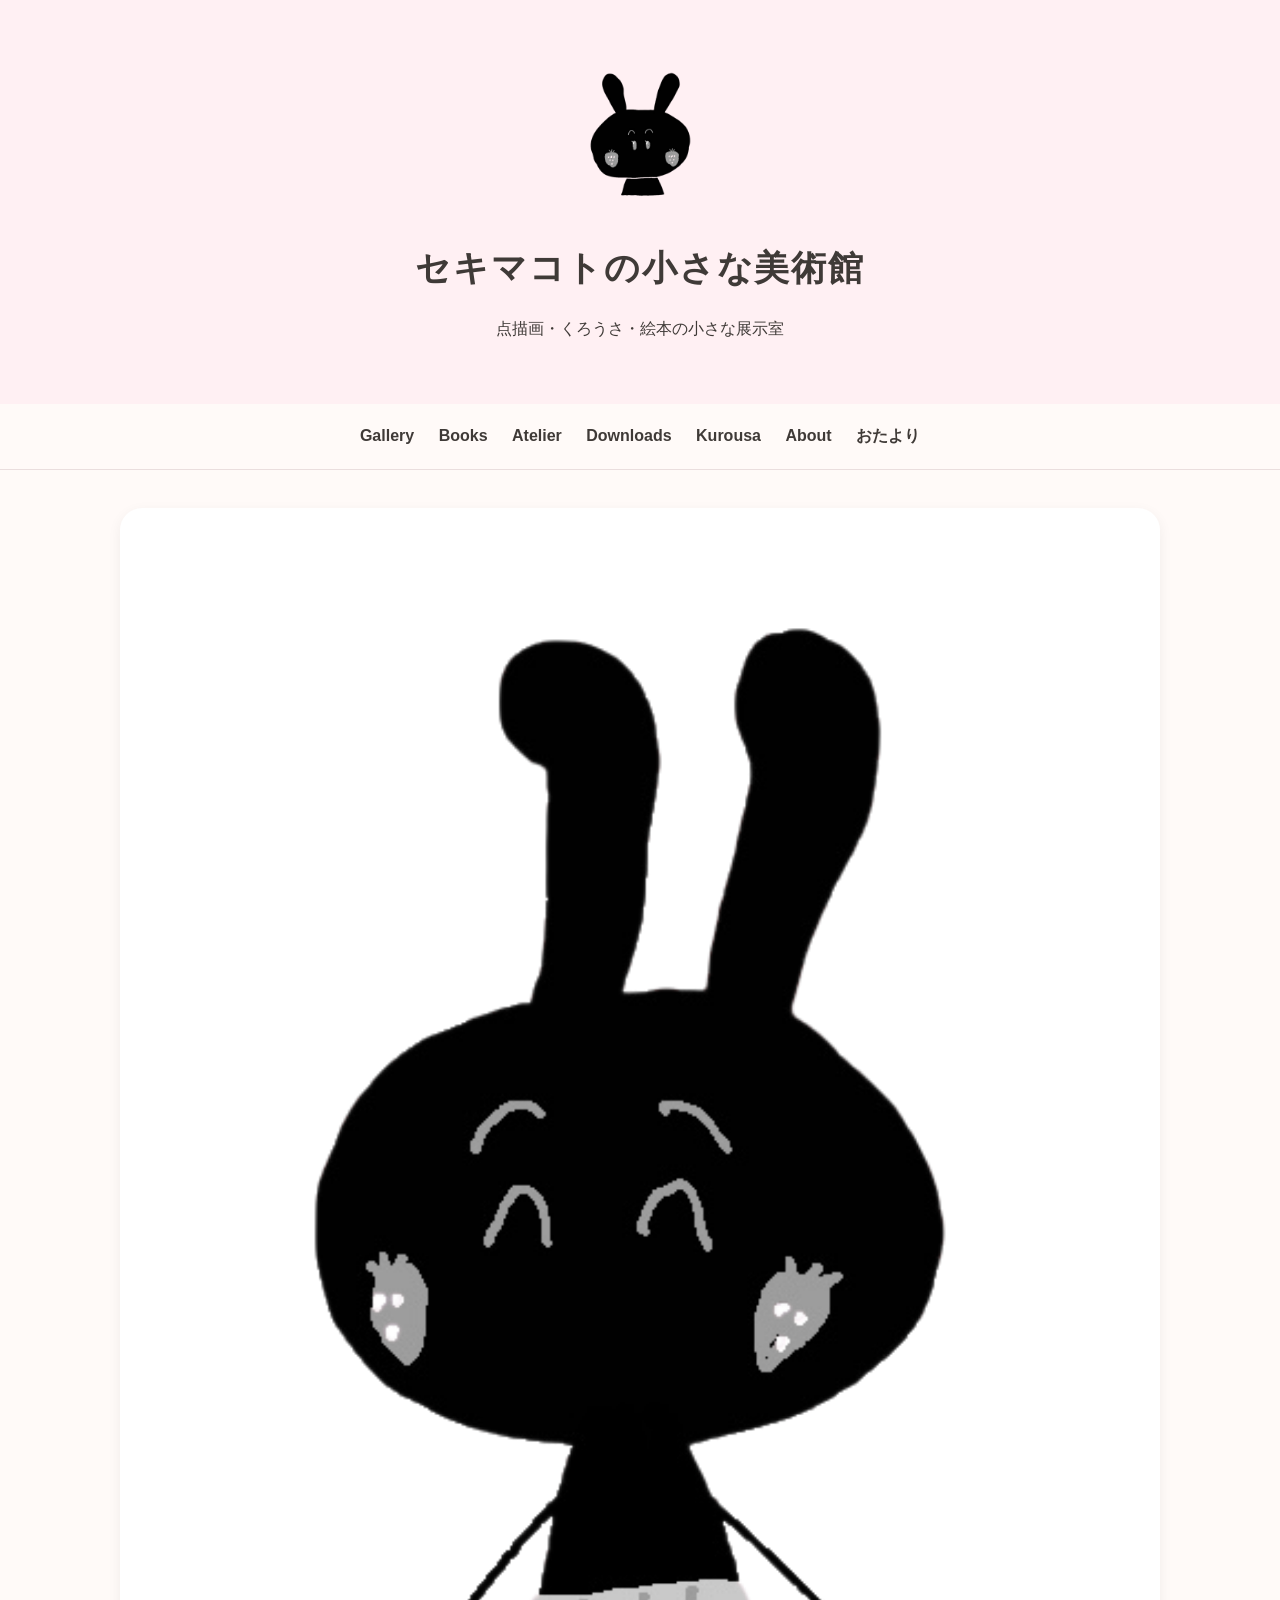
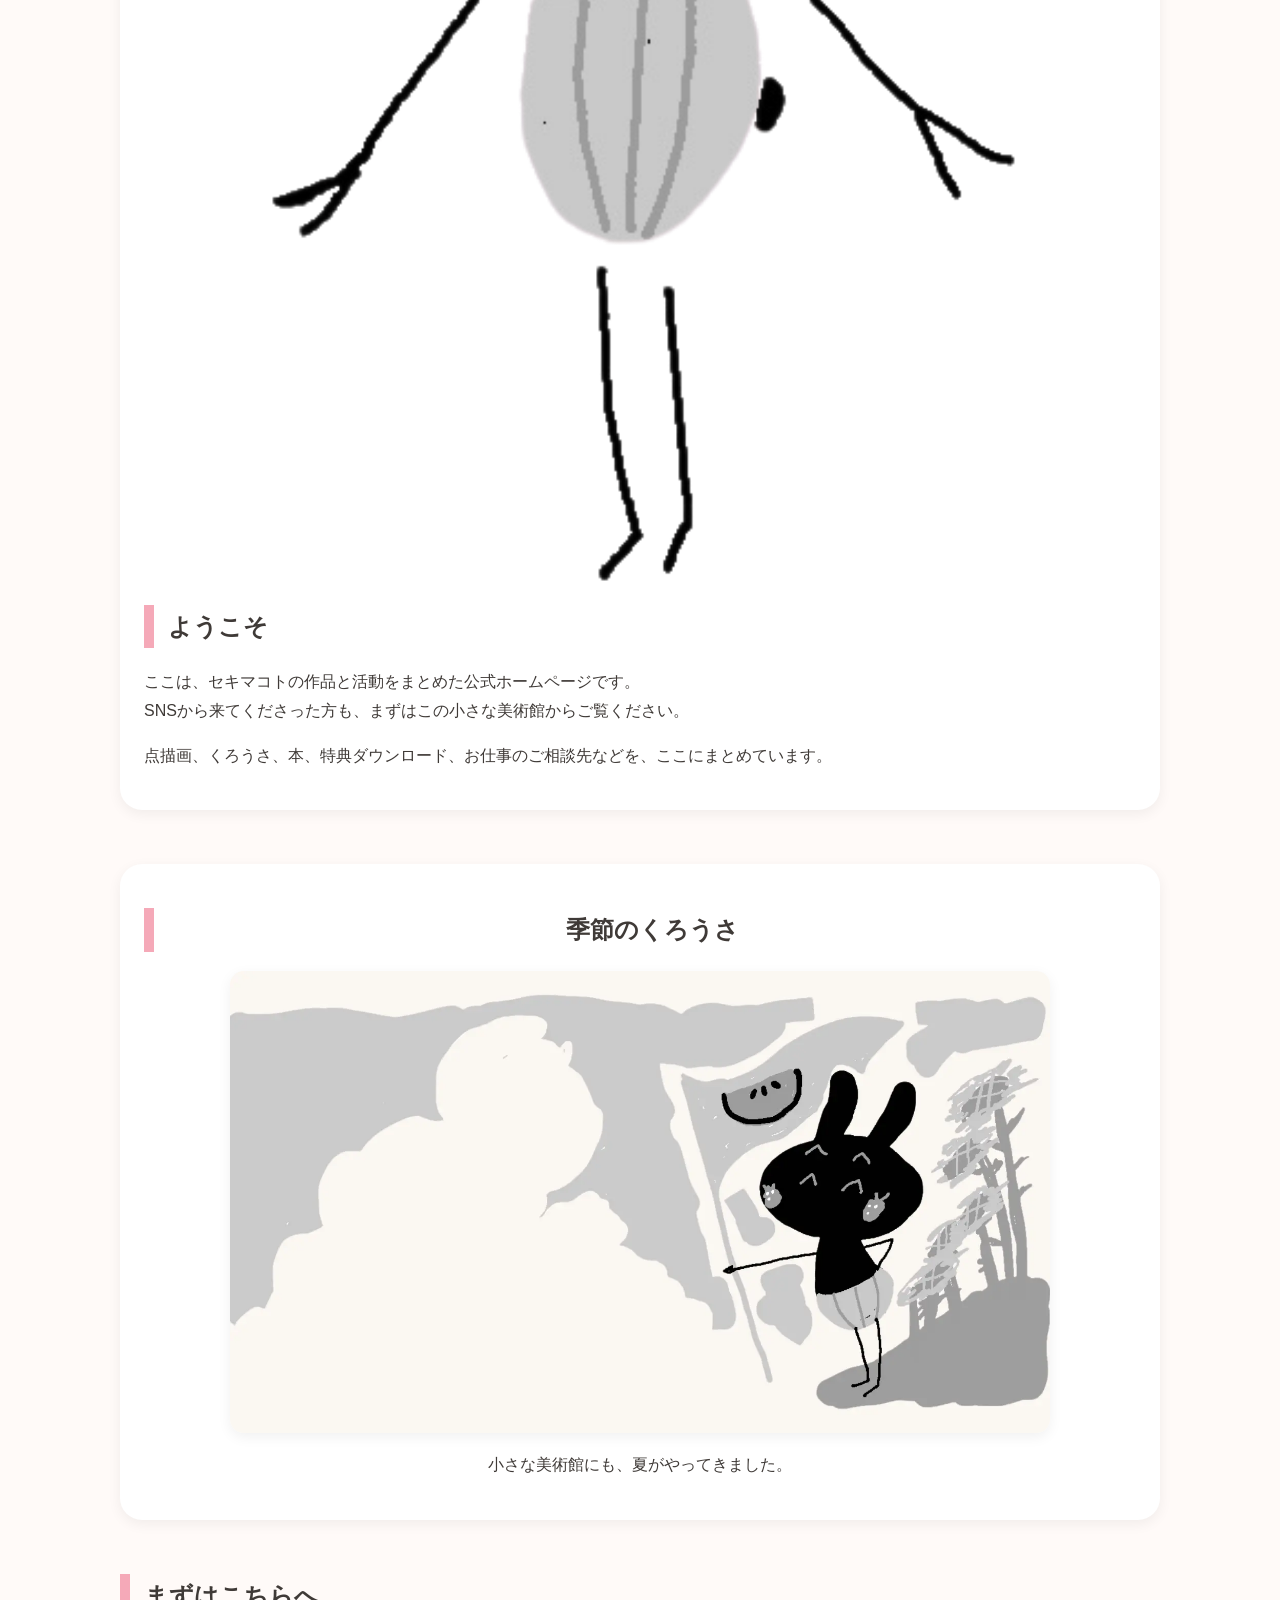
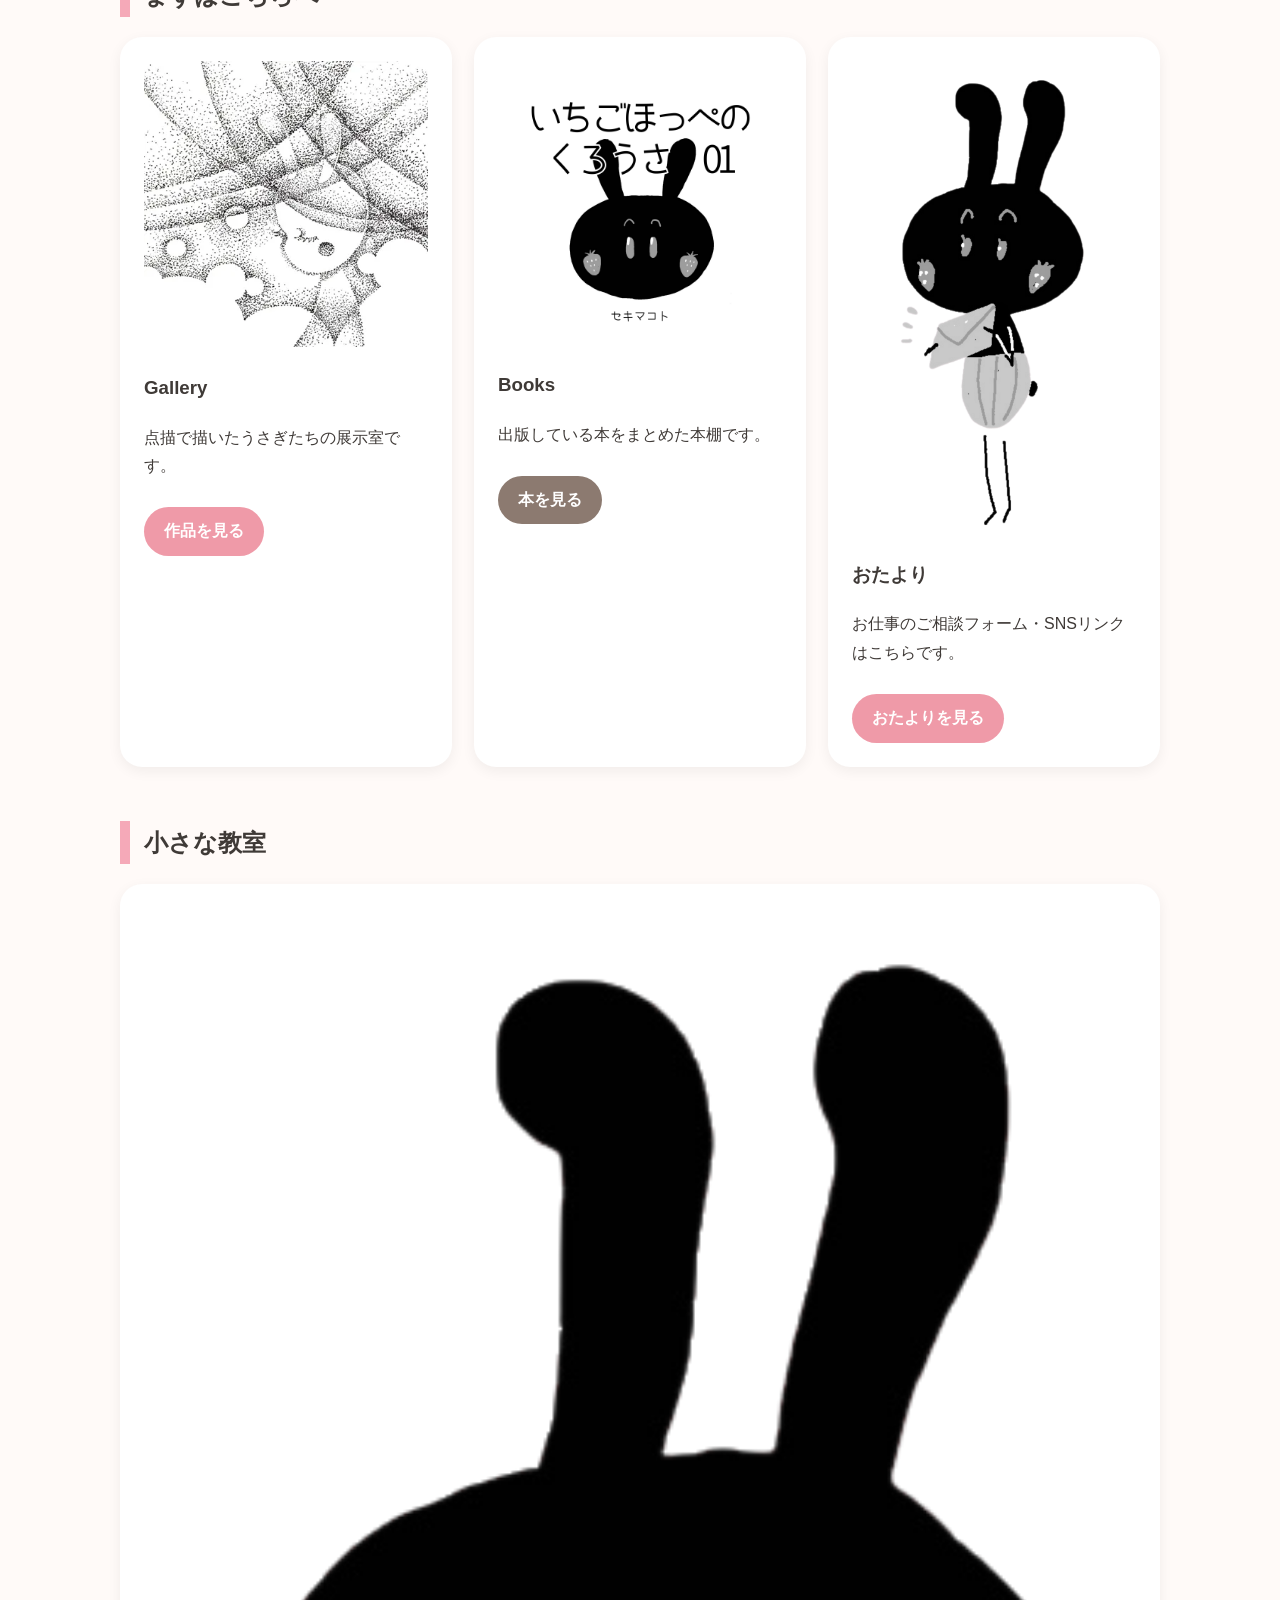
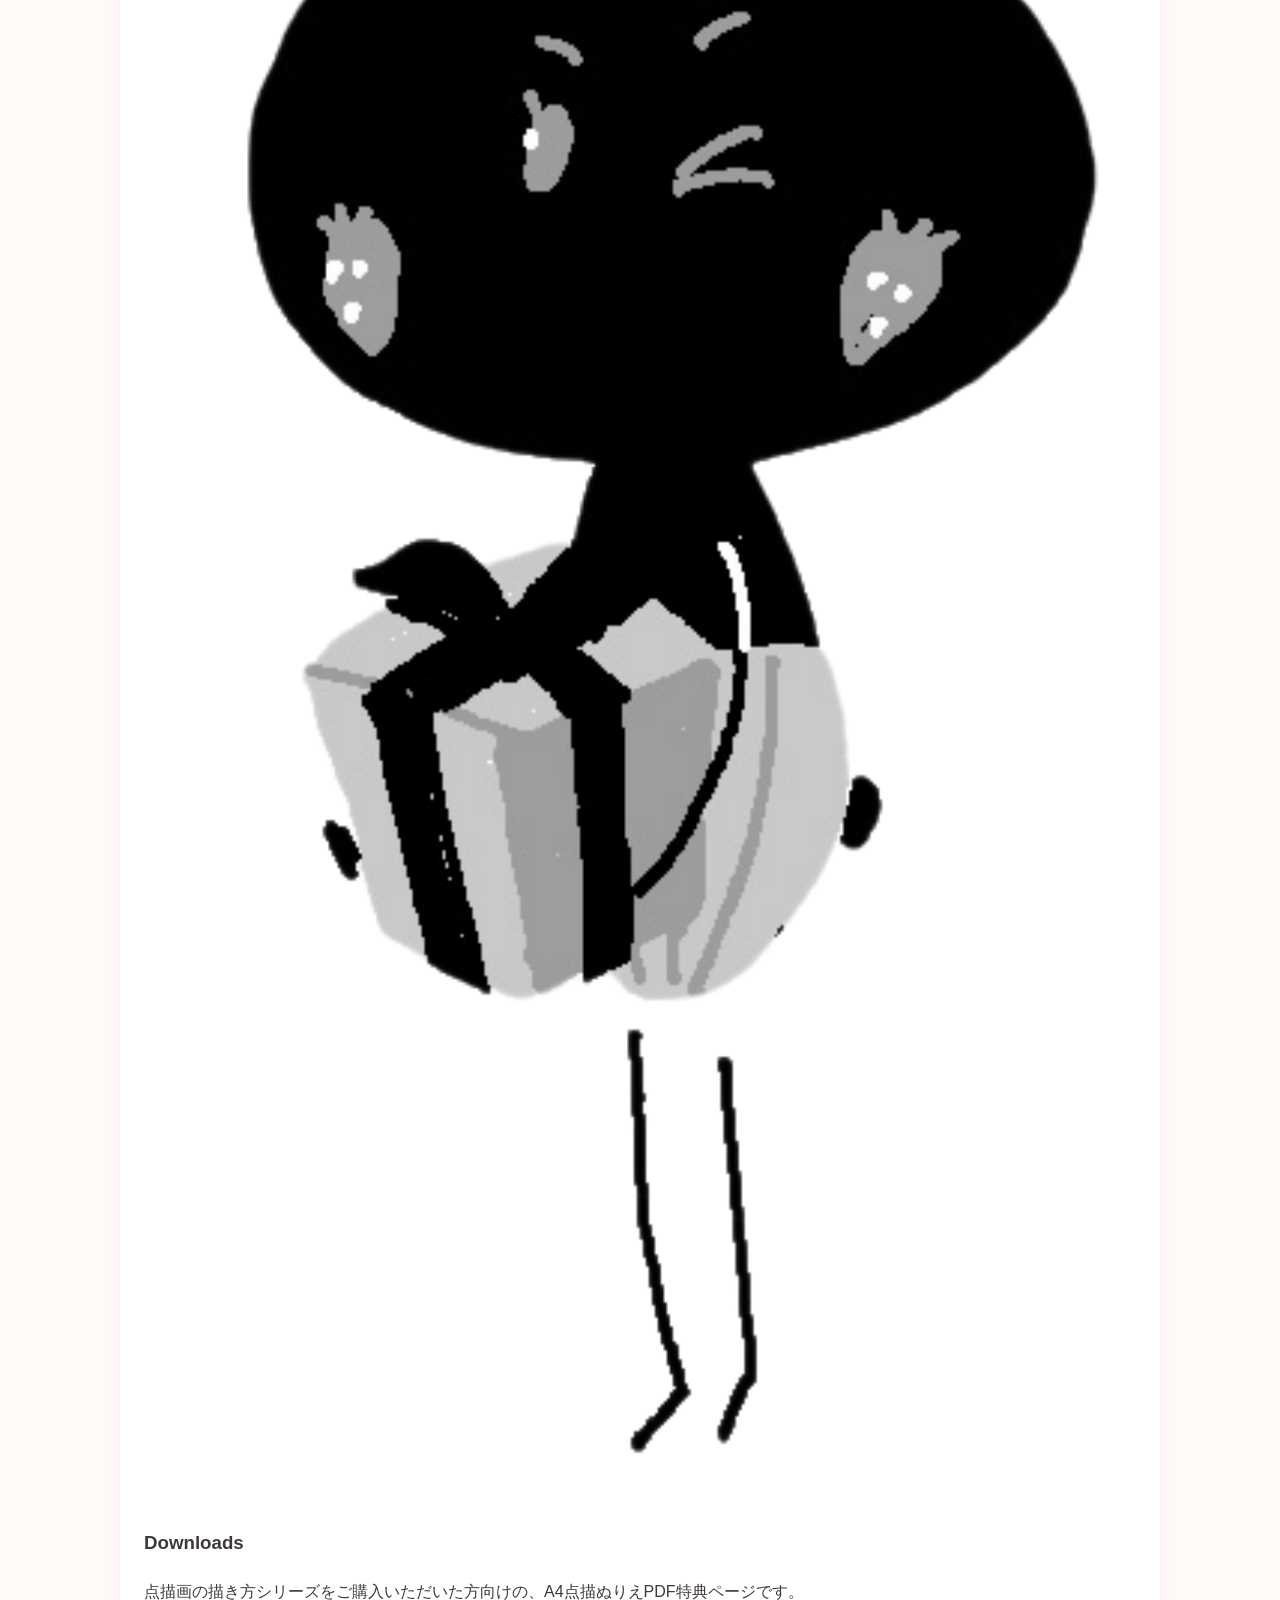
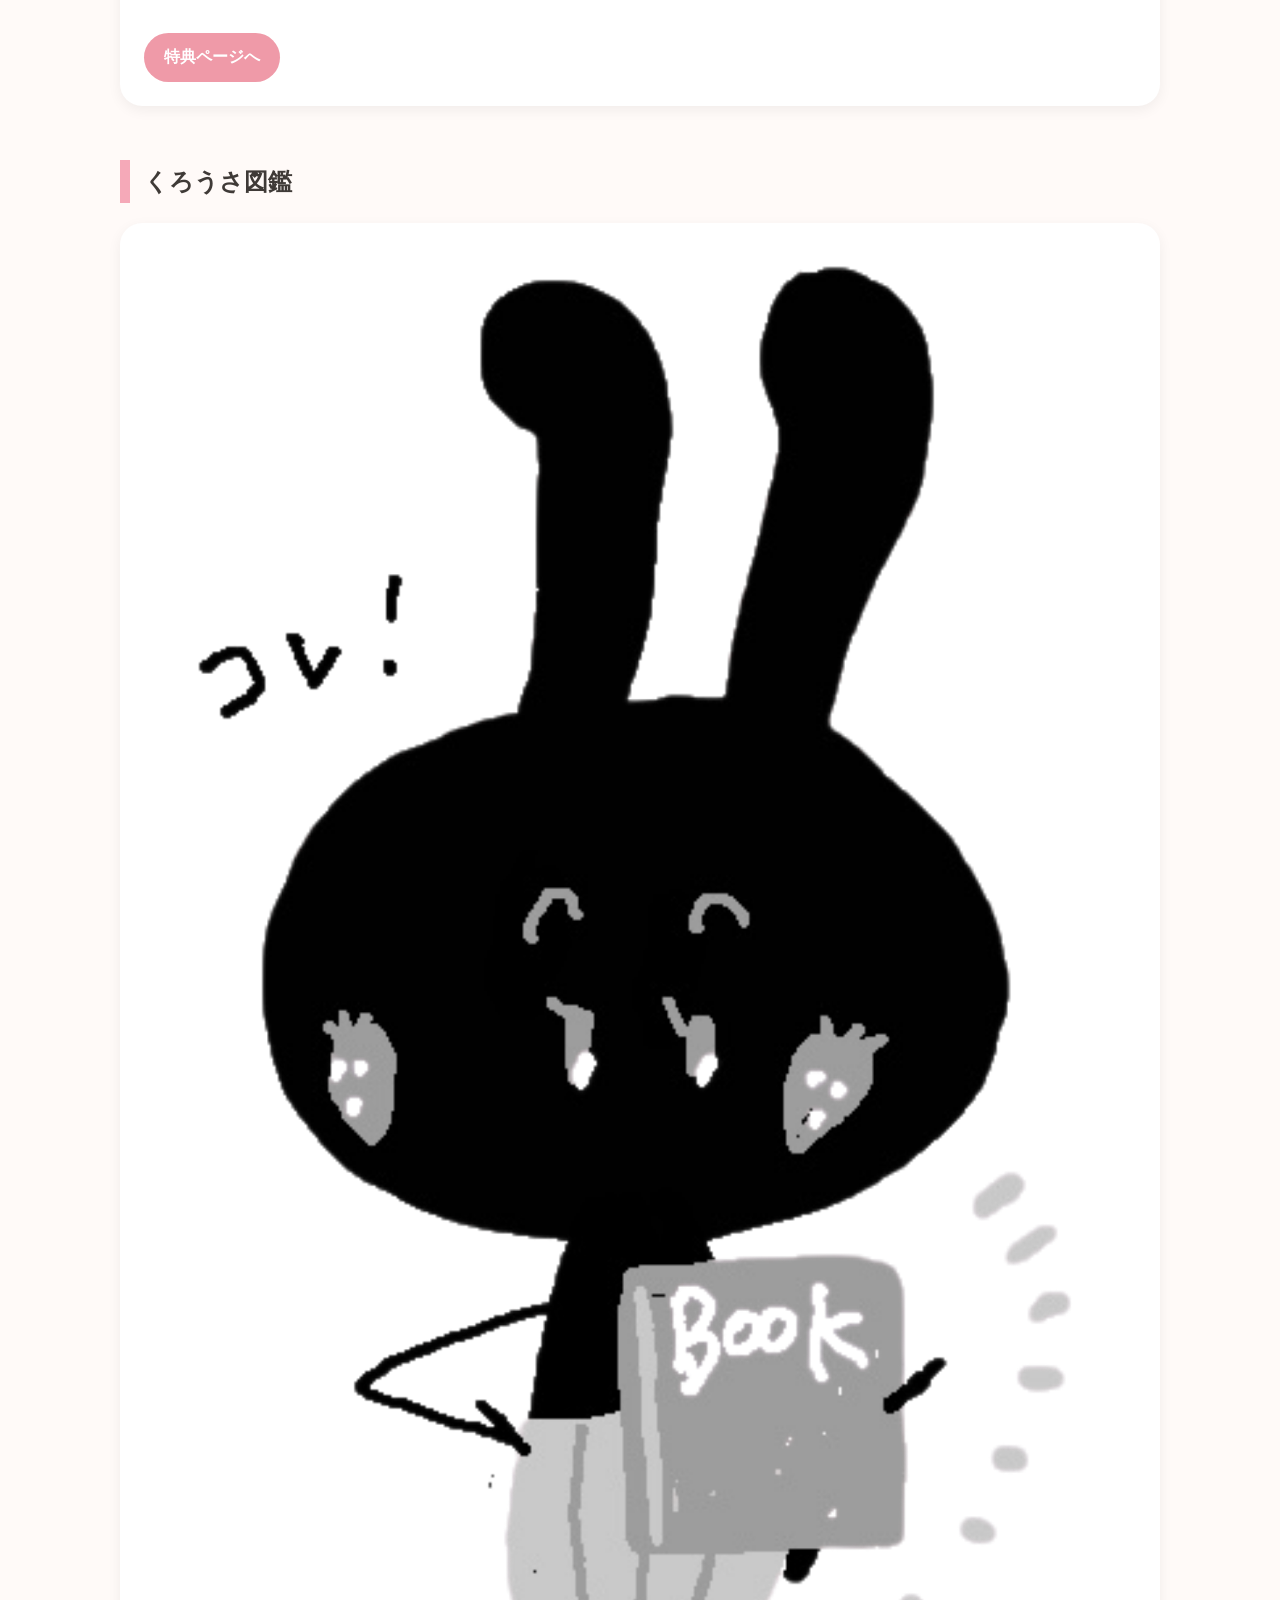
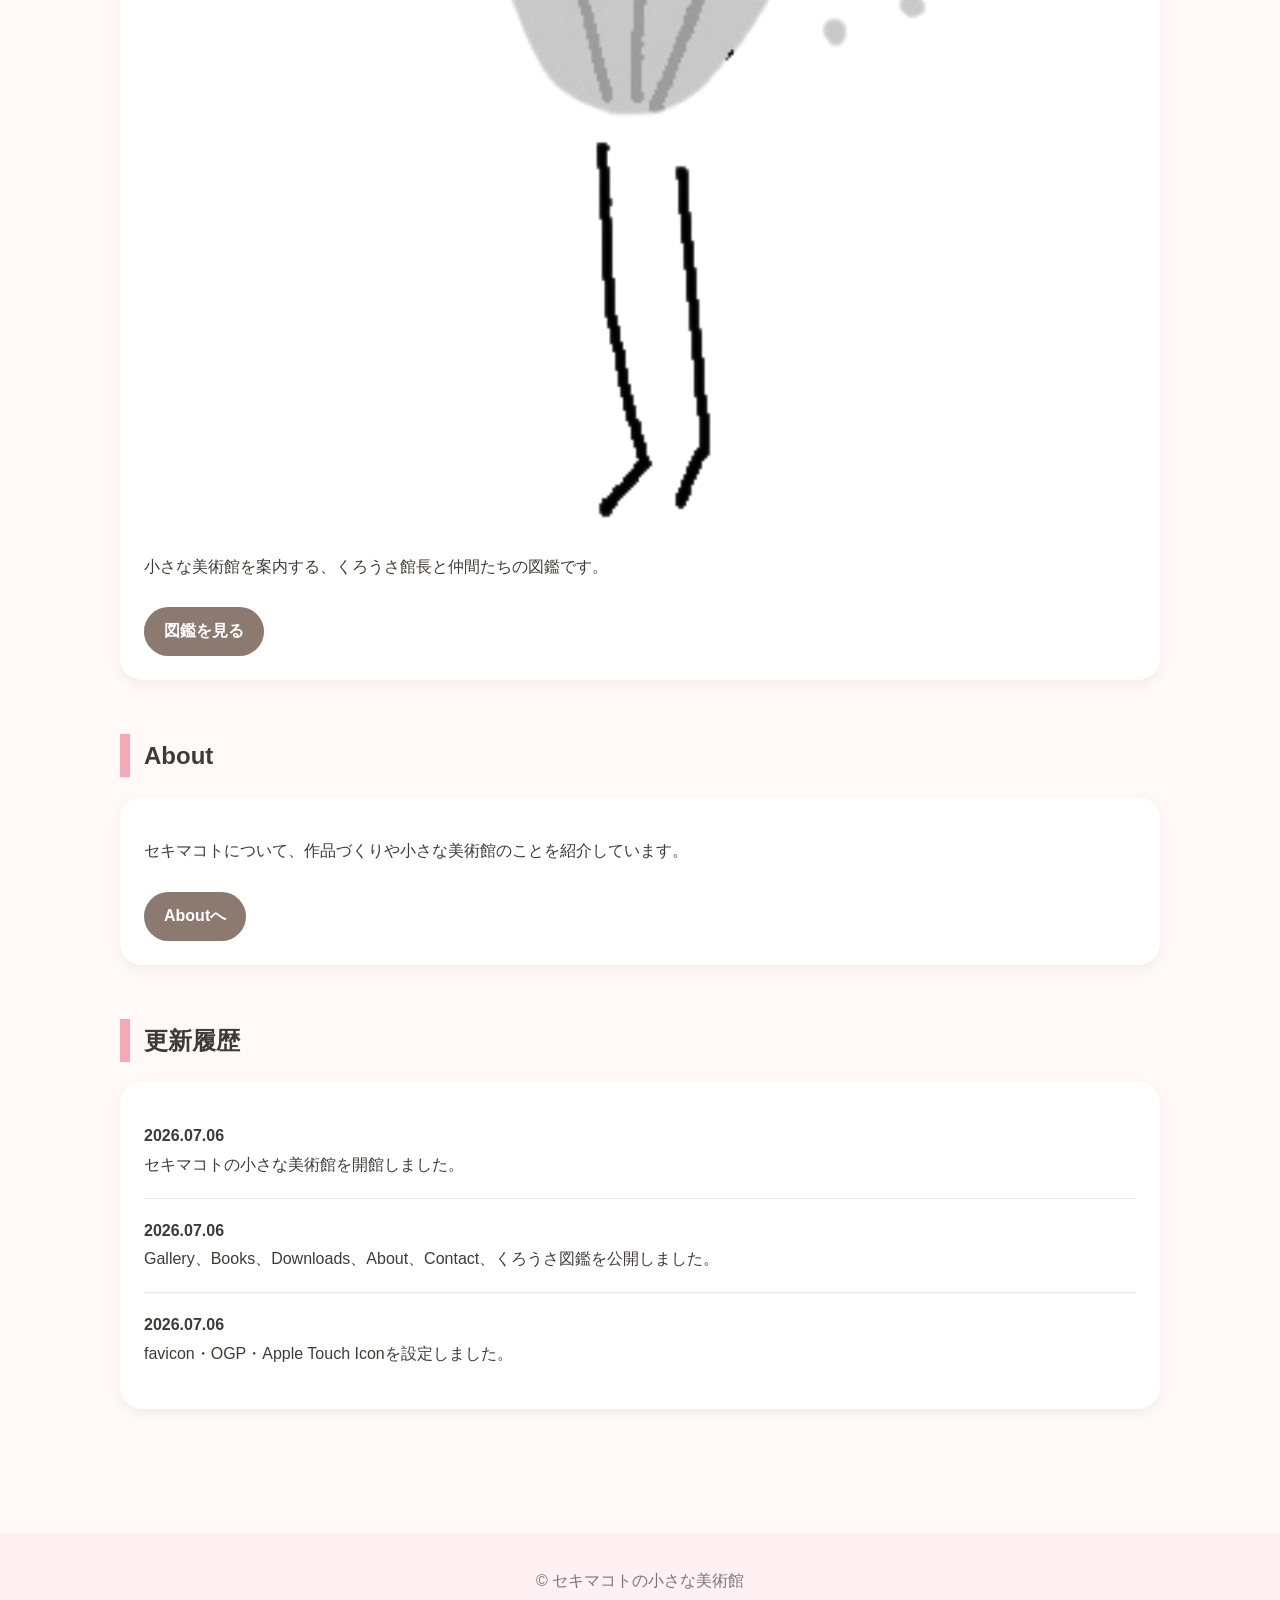
==== index.html @ 53ec2b60 "Update index.html" ====
<!DOCTYPE html>
<html lang="ja">
<head>
<meta charset="UTF-8">
<meta name="viewport" content="width=device-width, initial-scale=1.0">
<title>セキマコトの小さな美術館</title>
<link rel="stylesheet" href="css/style.css">
<link rel="icon" type="image/png" href="images/icons/favicon.png">
<link rel="apple-touch-icon" href="images/icons/apple-touch-icon.png">

<meta property="og:title" content="セキマコトの小さな美術館">
<meta property="og:description" content="点描画・くろうさ・絵本を展示する小さな美術館です。">
<meta property="og:image" content="images/ogp.jpg">
<meta property="og:type" content="website">
</head>

<body>

<header>
<img src="images/characters/kurousa-bust.png" alt="くろうさ館長">
<h1>セキマコトの小さな美術館</h1>
<p>点描画・くろうさ・絵本の小さな展示室</p>
</header>

<nav>
<a href="gallery.html">Gallery</a>
<a href="books.html">Books</a>
<a href="atelier.html">Atelier</a>
<a href="downloads.html">Downloads</a>
<a href="kurousa.html">Kurousa</a>
<a href="about.html">About</a>
<a href="otayori.html">おたより</a>
</nav>

<main>

<section>
<div class="card">
<img class="kurousa-small" src="images/characters/kurousa-welcome.png" alt="ようこそくろうさ">
<h2>ようこそ</h2>
<p>
ここは、セキマコトの作品と活動をまとめた公式ホームページです。<br>
SNSから来てくださった方も、まずはこの小さな美術館からご覧ください。
</p>
<p>
点描画、くろうさ、本、特典ダウンロード、お仕事のご相談先などを、ここにまとめています。
</p>
</div>
</section>

<section>
<div class="card season-card">

<h2>季節のくろうさ</h2>

<img class="season-image" src="images/seasons/summer.webp" alt="夏のくろうさ">

<p>
小さな美術館にも、夏がやってきました。
</p>

</div>
</section>

<section>
<h2>まずはこちらへ</h2>

<div class="grid">

<div class="card">
<img src="images/gallery/thumbnails/mono-001.webp" alt="Gallery">
<h3>Gallery</h3>
<p>点描で描いたうさぎたちの展示室です。</p>
<a class="button pink" href="gallery.html">作品を見る</a>
</div>

<div class="card">
<img src="images/books/kurousa01-cover.png" alt="Books">
<h3>Books</h3>
<p>出版している本をまとめた本棚です。</p>
<a class="button" href="books.html">本を見る</a>
</div>

<div class="card">
<img src="images/characters/kurousa-mail.png" alt="おたより">
<h3>おたより</h3>
<p>お仕事のご相談フォーム・SNSリンクはこちらです。</p>
<a class="button pink" href="otayori.html">おたよりを見る</a>
</div>

</div>
</section>

<section>
<h2>小さな教室</h2>

<div class="card">
<img class="kurousa-small" src="images/characters/kurousa-gift.png" alt="特典くろうさ">
<h3>Downloads</h3>
<p>
点描画の描き方シリーズをご購入いただいた方向けの、A4点描ぬりえPDF特典ページです。
</p>
<a class="button pink" href="downloads.html">特典ページへ</a>
</div>
</section>

<section>
<h2>くろうさ図鑑</h2>

<div class="card">
<img class="kurousa-small" src="images/characters/kurousa-book-intro.png" alt="くろうさ図鑑">
<p>
小さな美術館を案内する、くろうさ館長と仲間たちの図鑑です。
</p>
<a class="button" href="kurousa.html">図鑑を見る</a>
</div>
</section>

<section>
<h2>About</h2>

<div class="card">
<p>
セキマコトについて、作品づくりや小さな美術館のことを紹介しています。
</p>
<a class="button" href="about.html">Aboutへ</a>
</div>
</section>

<section>
<h2>更新履歴</h2>

<div class="card">
<p>
<strong>2026.07.06</strong><br>
セキマコトの小さな美術館を開館しました。
</p>
<hr>
<p>
<strong>2026.07.06</strong><br>
Gallery、Books、Downloads、About、Contact、くろうさ図鑑を公開しました。
</p>
<hr>
<p>
<strong>2026.07.06</strong><br>
favicon・OGP・Apple Touch Iconを設定しました。
</p>
</div>
</section>

</main>

<footer>
© セキマコトの小さな美術館
</footer>

</body>
</html>
---- css/style.css ----
body{
  margin:0;
  font-family:"Hiragino Sans","Yu Gothic",sans-serif;
  background:#fffaf8;
  color:#3f3a37;
  line-height:1.8;
}

header{
  text-align:center;
  padding:58px 20px 44px;
  background:#fff0f3;
}

header img{
  width:150px;
  max-width:55%;
}

h1{
  font-size:2.2rem;
  margin:18px 0 8px;
  letter-spacing:.05em;
}

nav{
  background:#fffaf8;
  text-align:center;
  padding:12px;
  border-bottom:1px solid #eadede;
  position:sticky;
  top:0;
  z-index:10;
}

nav a{
  display:inline-block;
  margin:6px 10px;
  color:#3f3a37;
  text-decoration:none;
  font-weight:bold;
}

main{
  max-width:1040px;
  margin:auto;
  padding:38px 18px 70px;
}

section{
  margin-bottom:54px;
}

h2{
  border-left:10px solid #f5a9b8;
  padding-left:14px;
}

h3{
  margin-top:14px;
}

.card{
  background:white;
  border-radius:22px;
  padding:24px;
  box-shadow:0 4px 14px rgba(0,0,0,.06);
}

.grid{
  display:grid;
  grid-template-columns:repeat(auto-fit,minmax(220px,1fr));
  gap:22px;
}

.card img{
  width:100%;
  border-radius:14px;
}

.button{
  display:inline-block;
  background:#8c7a70;
  color:white;
  text-decoration:none;
  padding:10px 20px;
  border-radius:999px;
  margin-top:10px;
  font-weight:bold;
  transition:.2s;
}

.button:hover{
  opacity:.9;
}

.button.pink{
  background:#ef9aa8;
}

.kurousa-small{
  width:72px;
  display:block;
  margin:0 auto 12px;
}

.kurousa-medium{
  width:96px;
  display:block;
  margin:0 auto 14px;
}

.kurousa-large{
  width:140px;
  display:block;
  margin:0 auto 18px;
}

footer{
  text-align:center;
  padding:34px;
  background:#fff0f3;
  color:#777;
}

hr{
    border:none;
    border-top:1px solid #ece4e1;
    margin:18px 0;
}
.season-card{
  text-align:center;
}

.season-image{
  width:100%;
  max-width:820px;
  border-radius:22px;
  display:block;
  margin:18px auto;
  box-shadow:0 4px 14px rgba(0,0,0,.06);
}

.atelier-hero{
  text-align:center;
}

.atelier-hero img{
  width:100%;
  max-width:900px;
  border-radius:24px;
  box-shadow:0 4px 14px rgba(0,0,0,.06);
  margin:18px auto;
  display:block;
}

.atelier-grid{
  display:grid;
  grid-template-columns:repeat(auto-fit,minmax(240px,1fr));
  gap:22px;
}

.atelier-card img{
  width:100%;
  border-radius:18px;
  display:block;
  margin-bottom:12px;
}
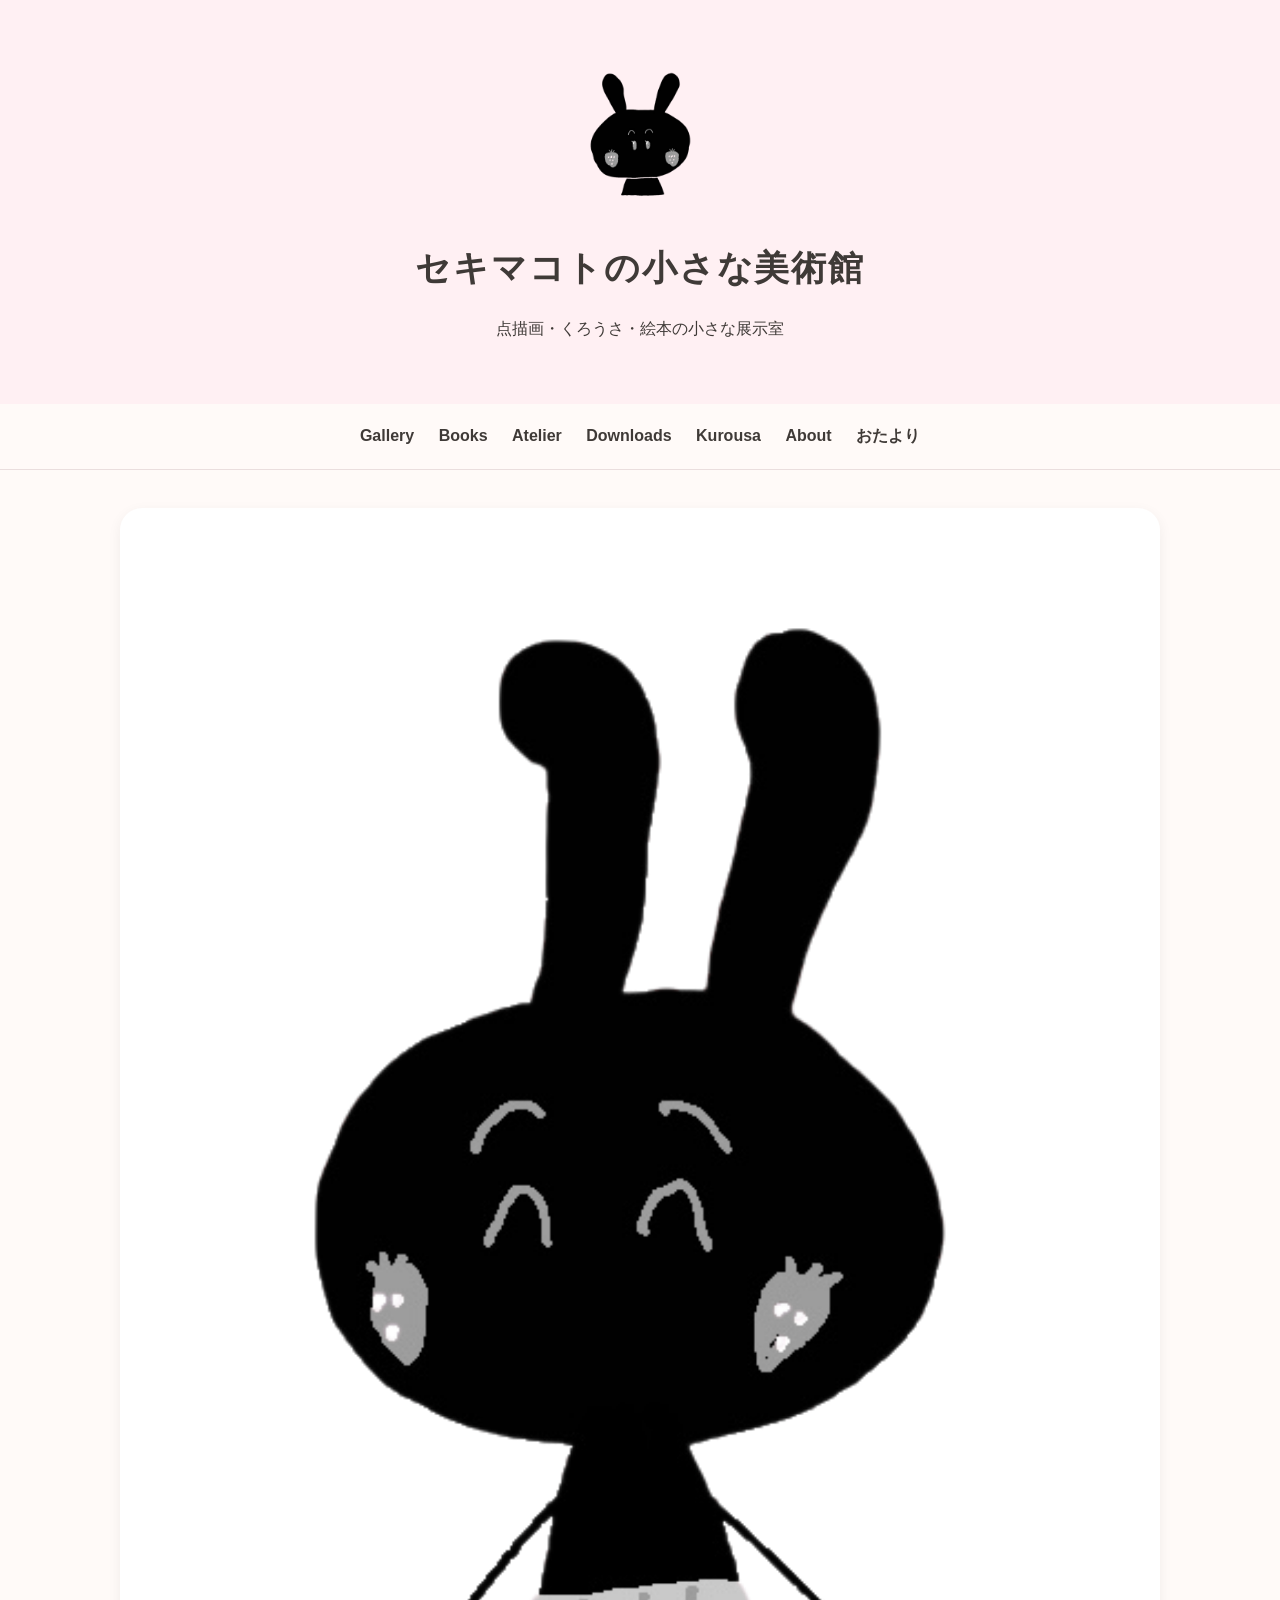
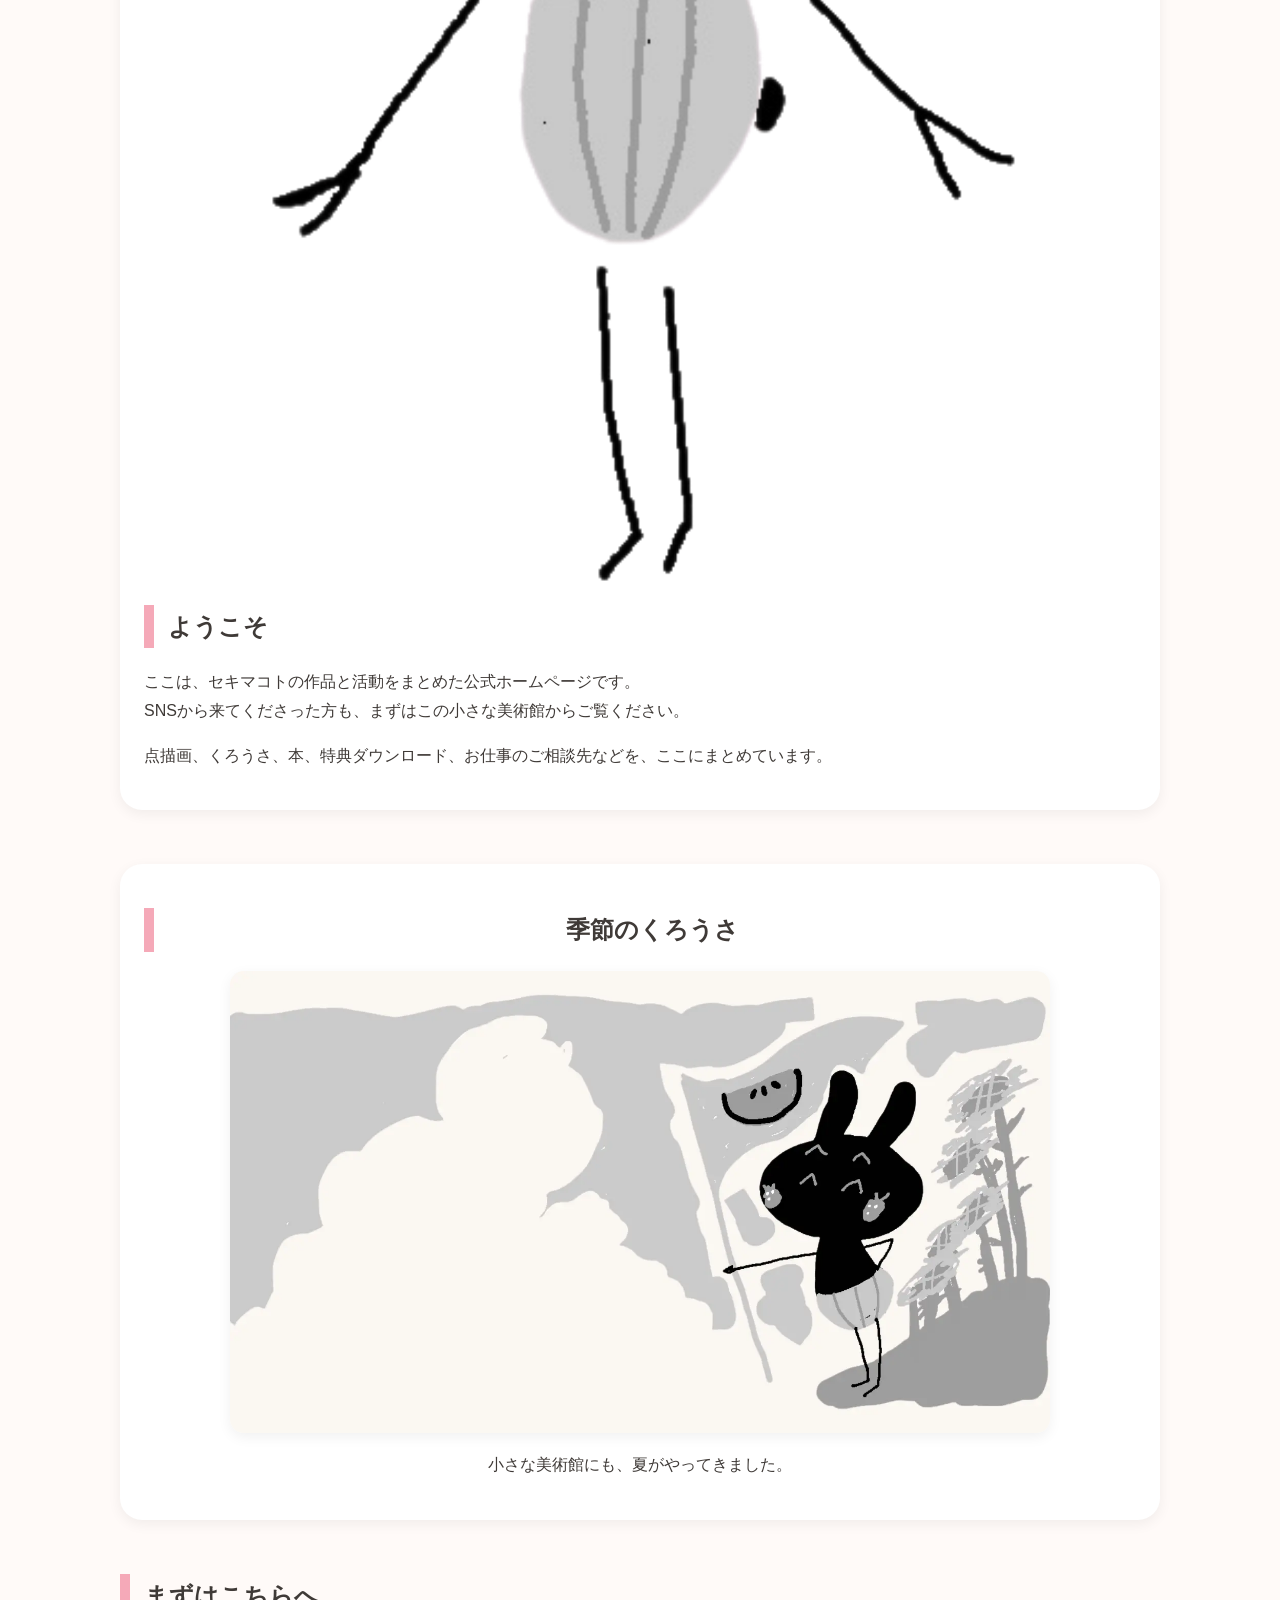
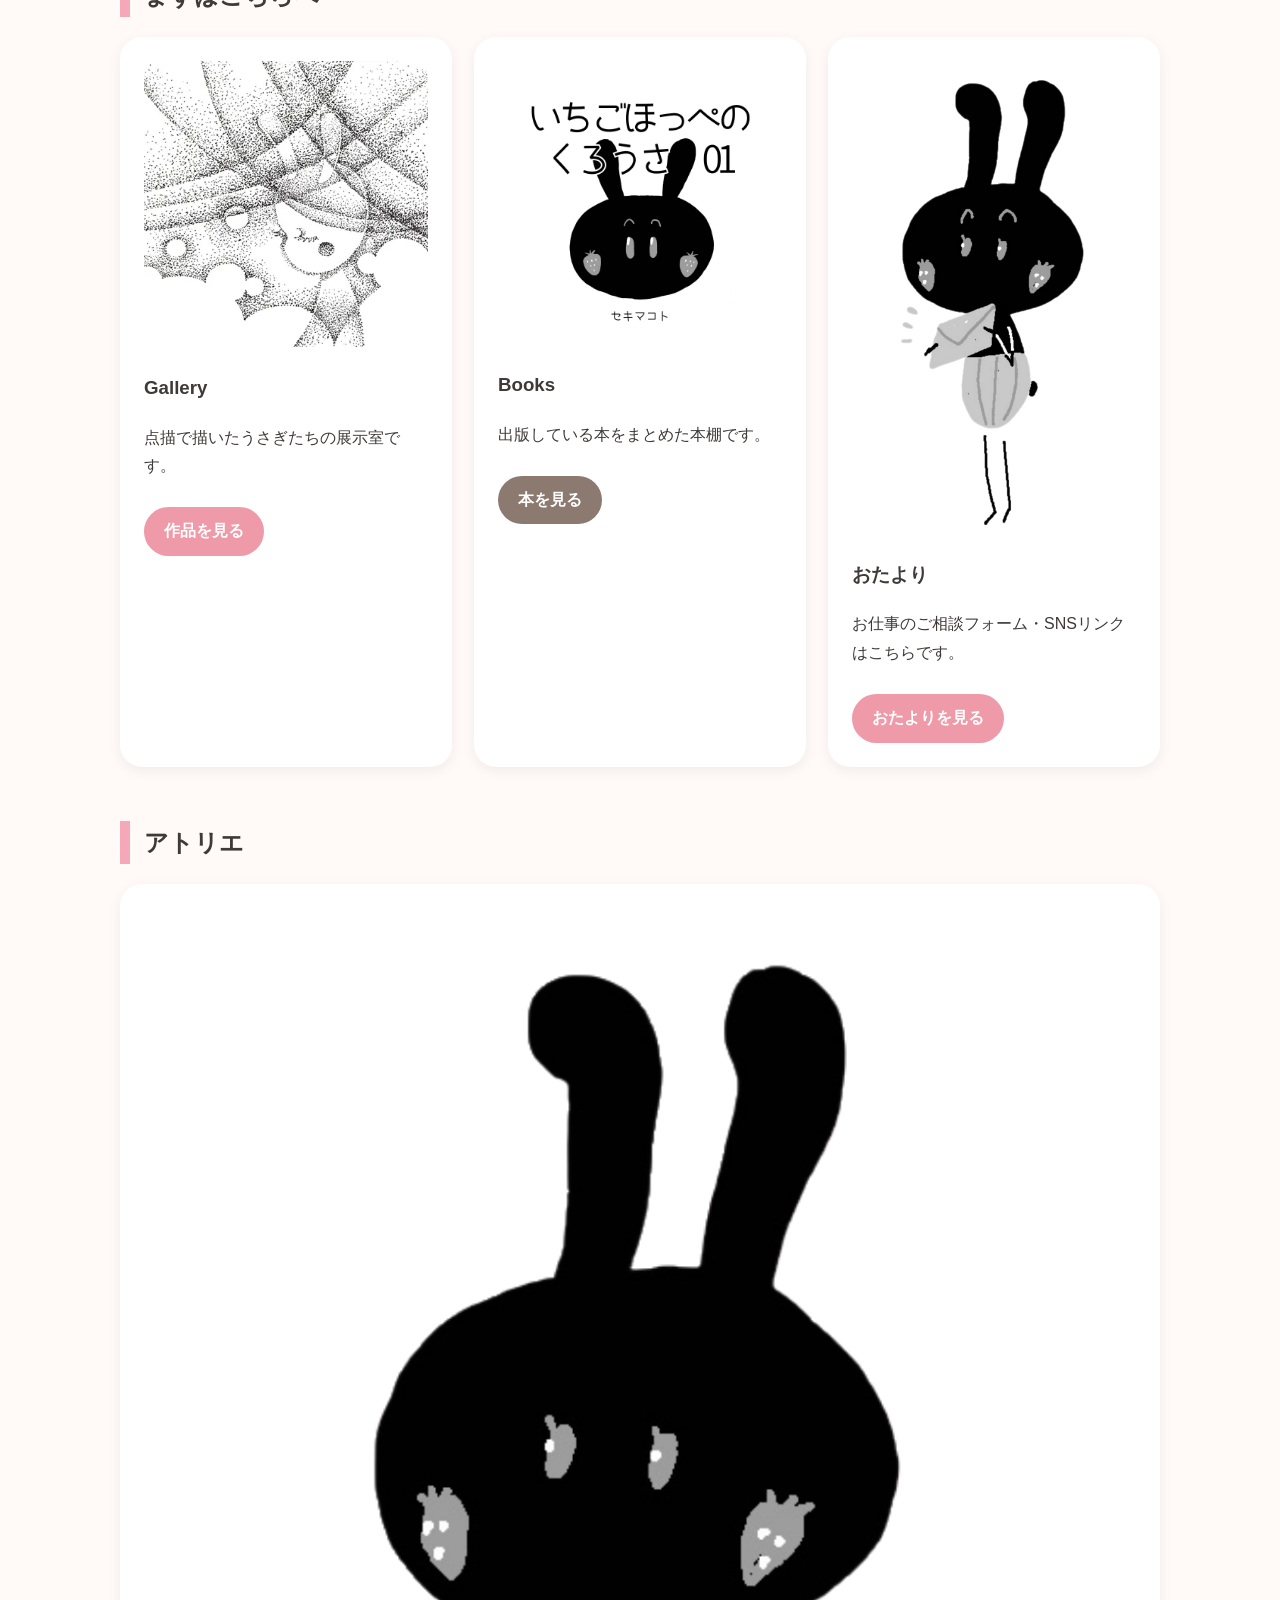
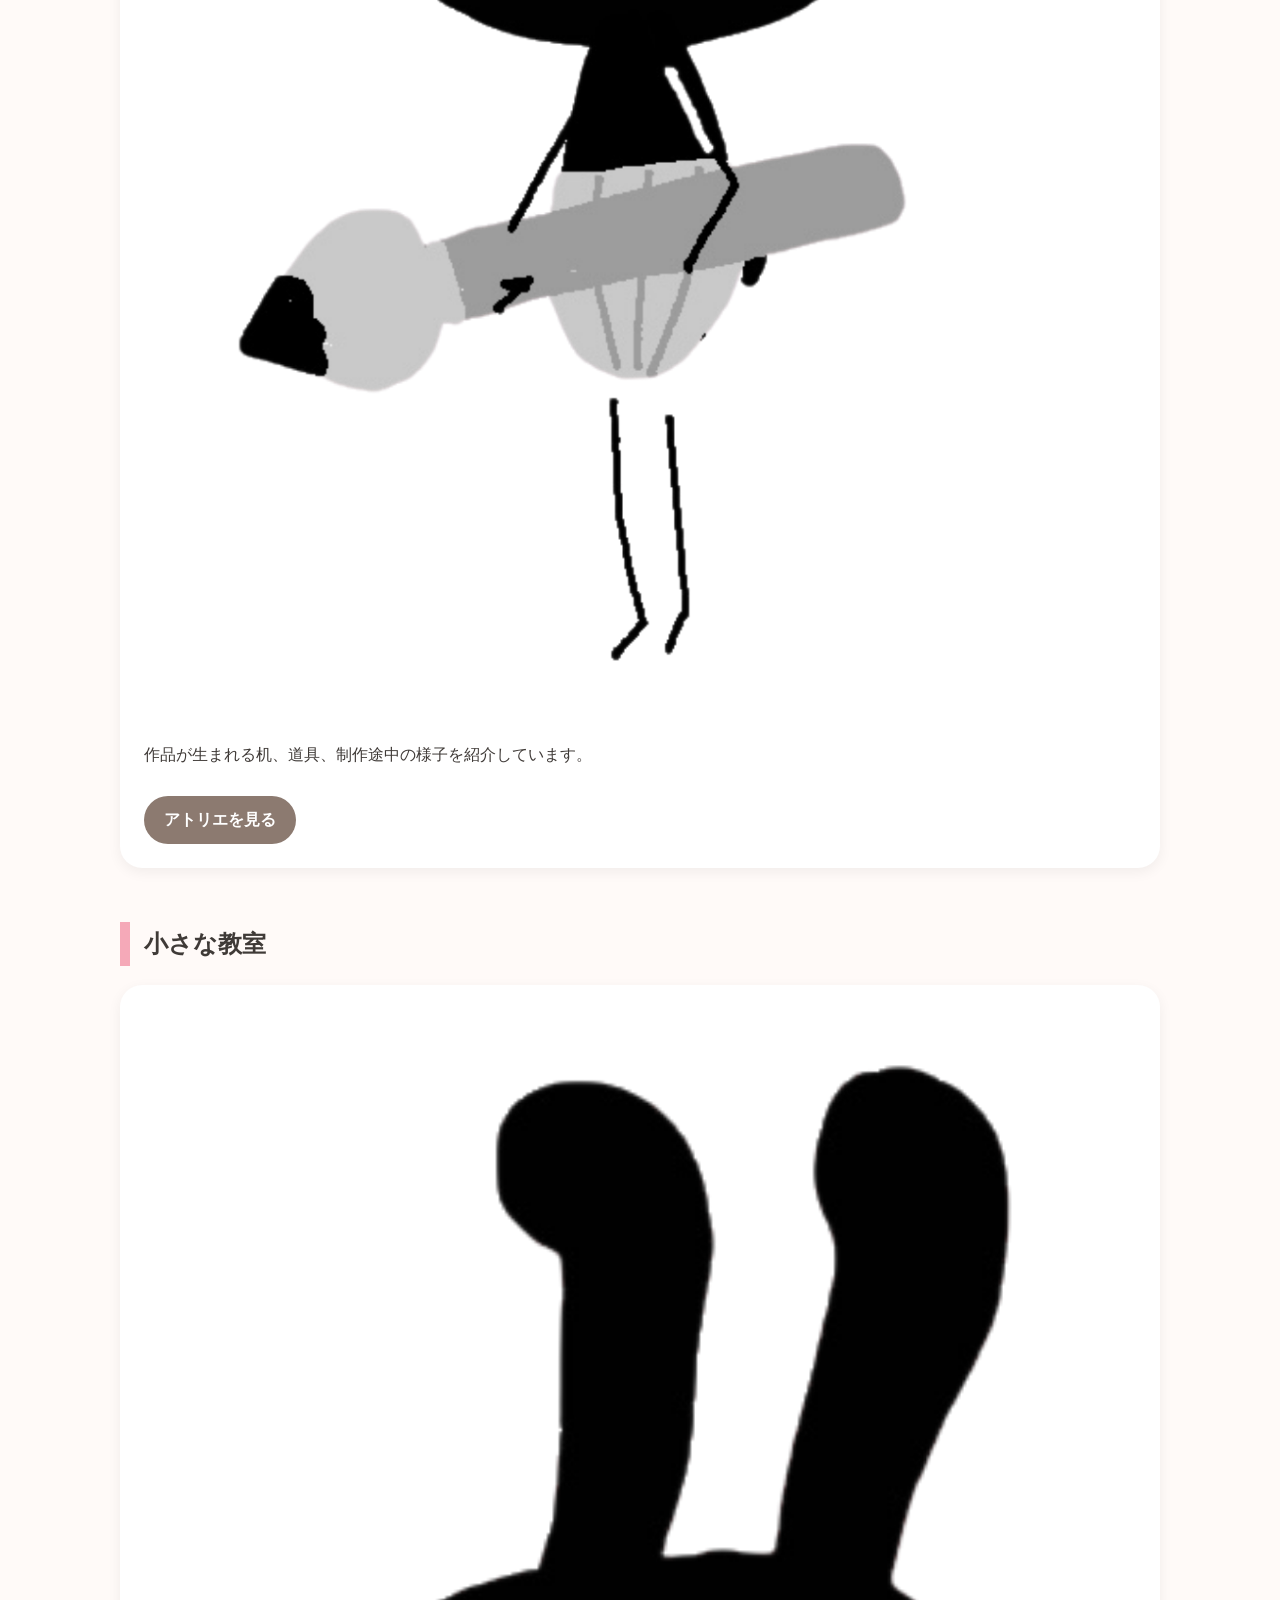
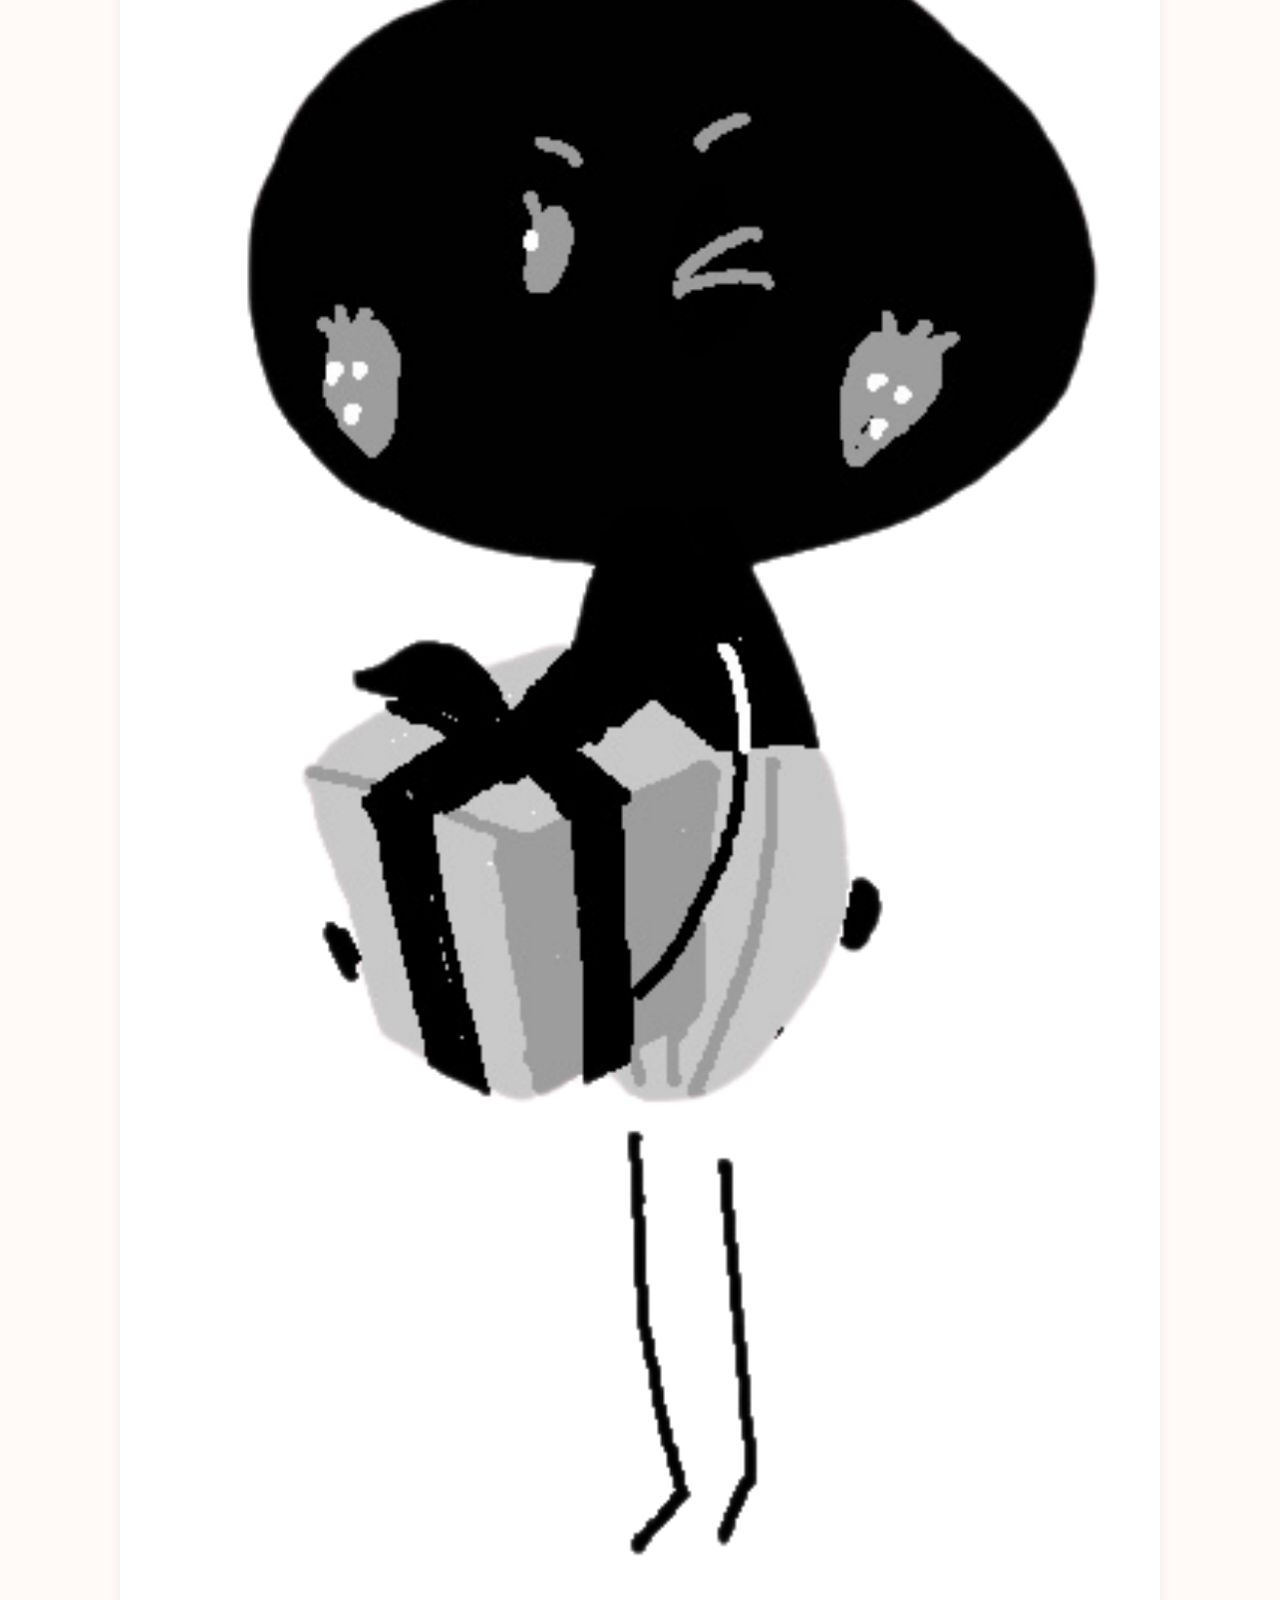
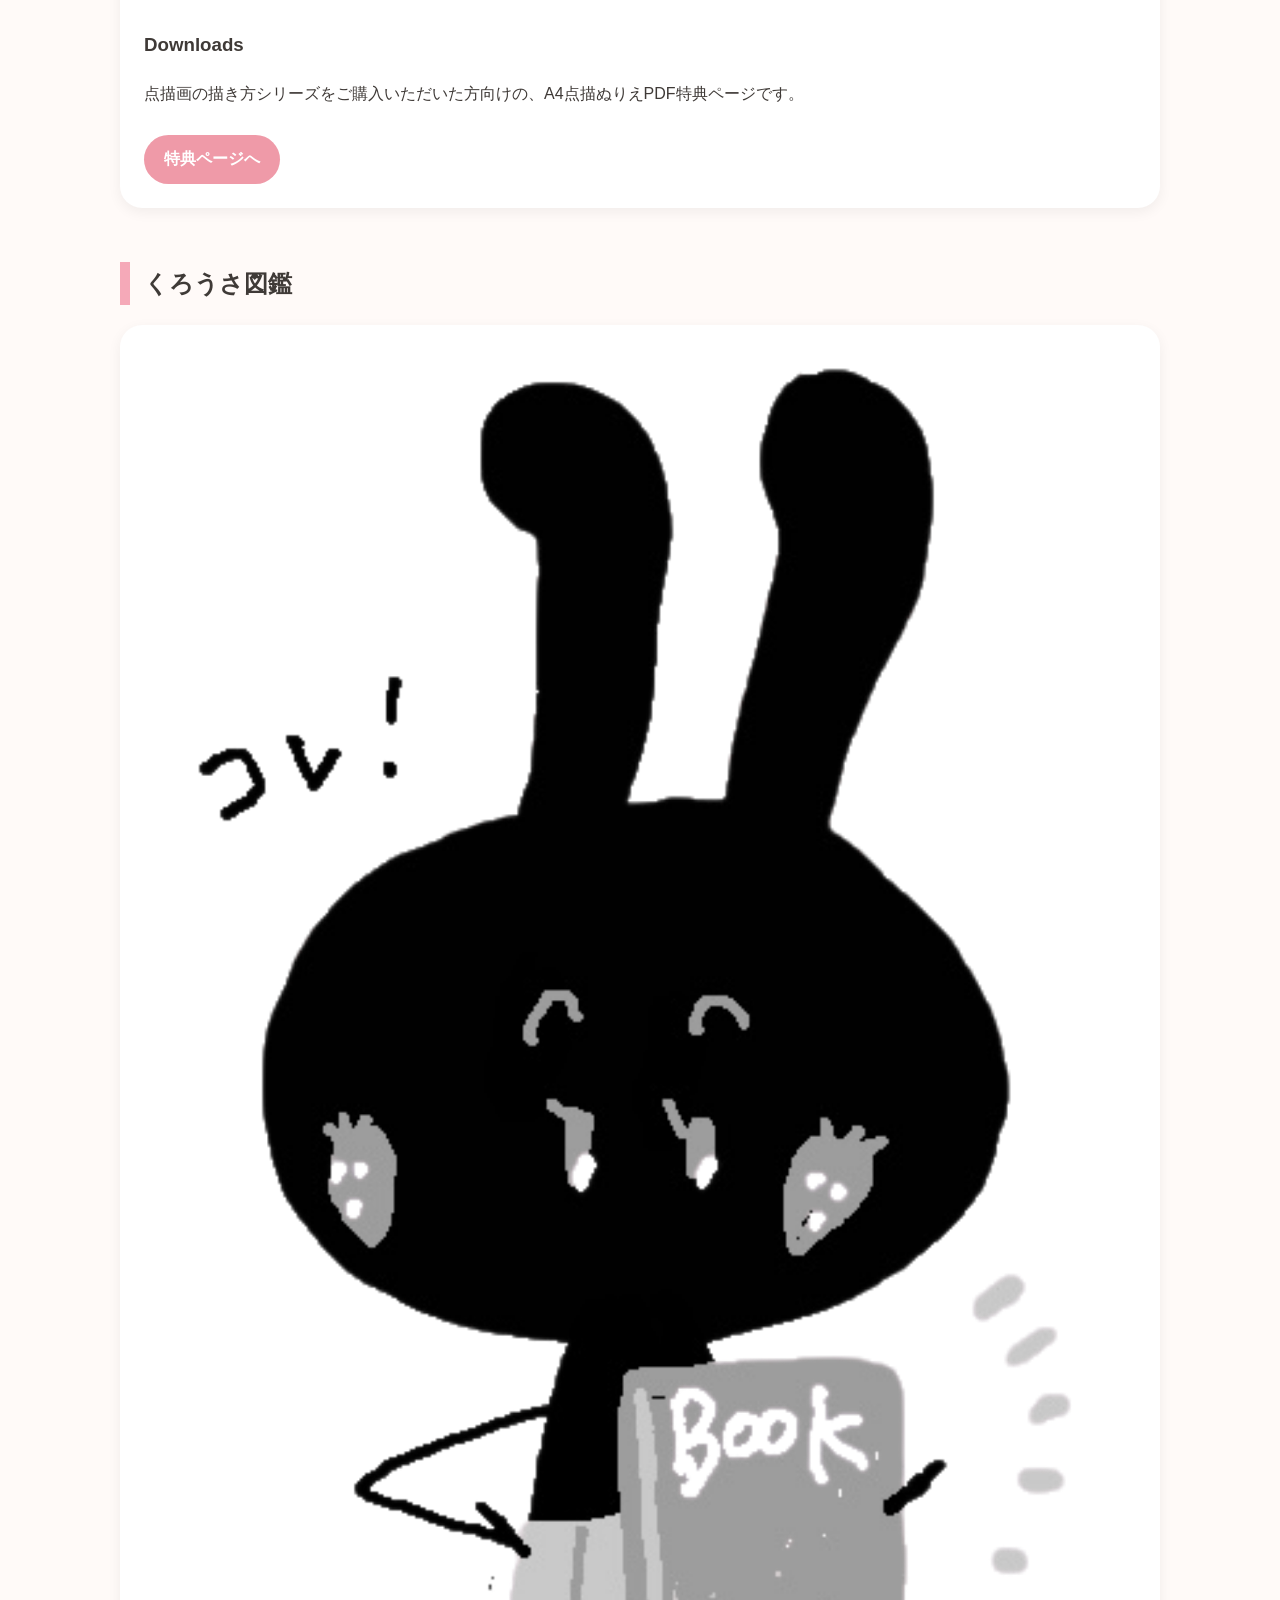
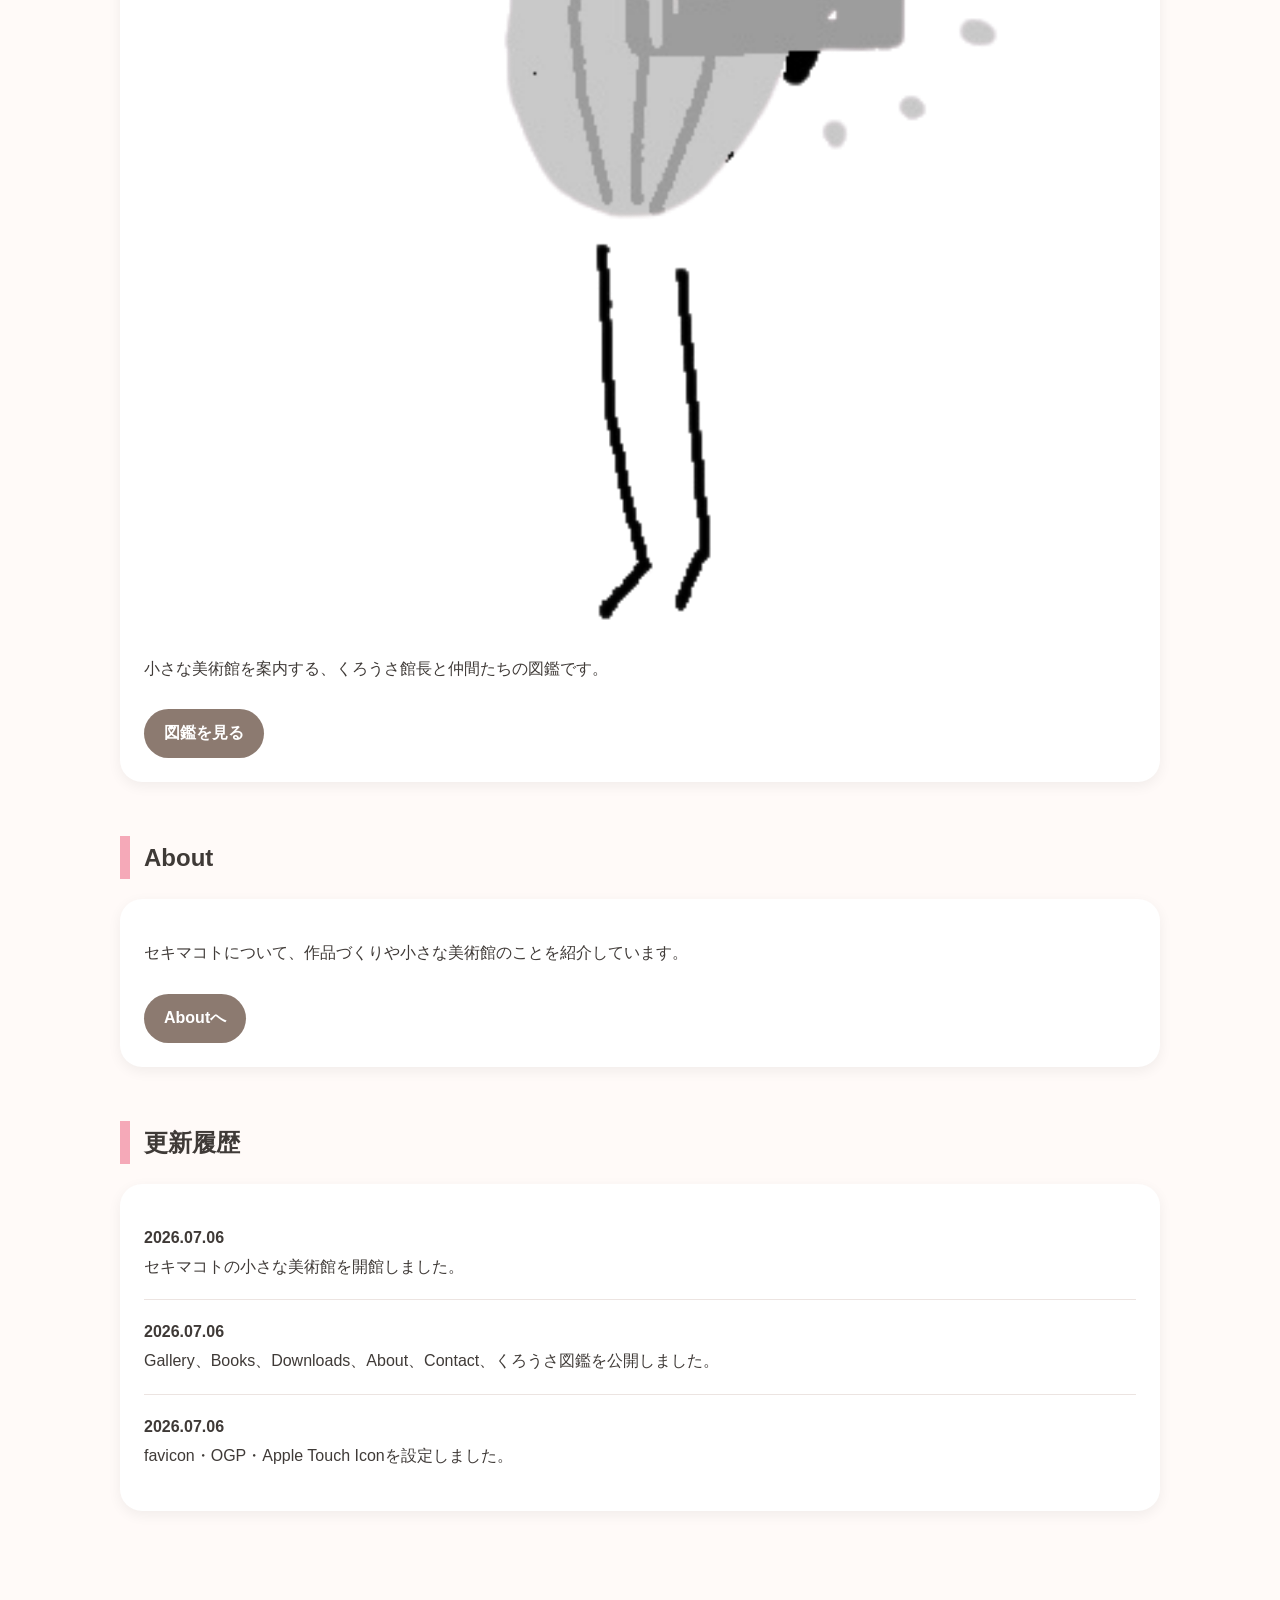
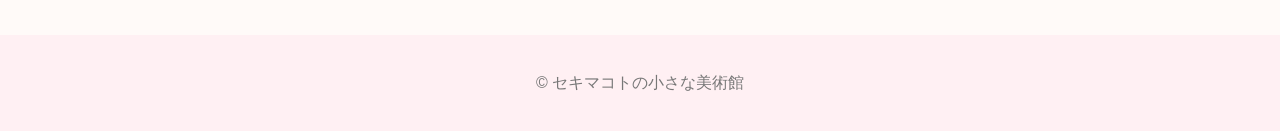
==== commit c7600b67: "Update index.html" ====
--- a/index.html
+++ b/index.html
@@ -92,6 +92,18 @@
 </section>
 
 <section>
+<h2>アトリエ</h2>
+
+<div class="card">
+<img class="kurousa-small" src="images/characters/kurousa-paint.png" alt="絵描きくろうさ">
+<p>
+作品が生まれる机、道具、制作途中の様子を紹介しています。
+</p>
+<a class="button" href="atelier.html">アトリエを見る</a>
+</div>
+</section>
+
+<section>
 <h2>小さな教室</h2>
 
 <div class="card">
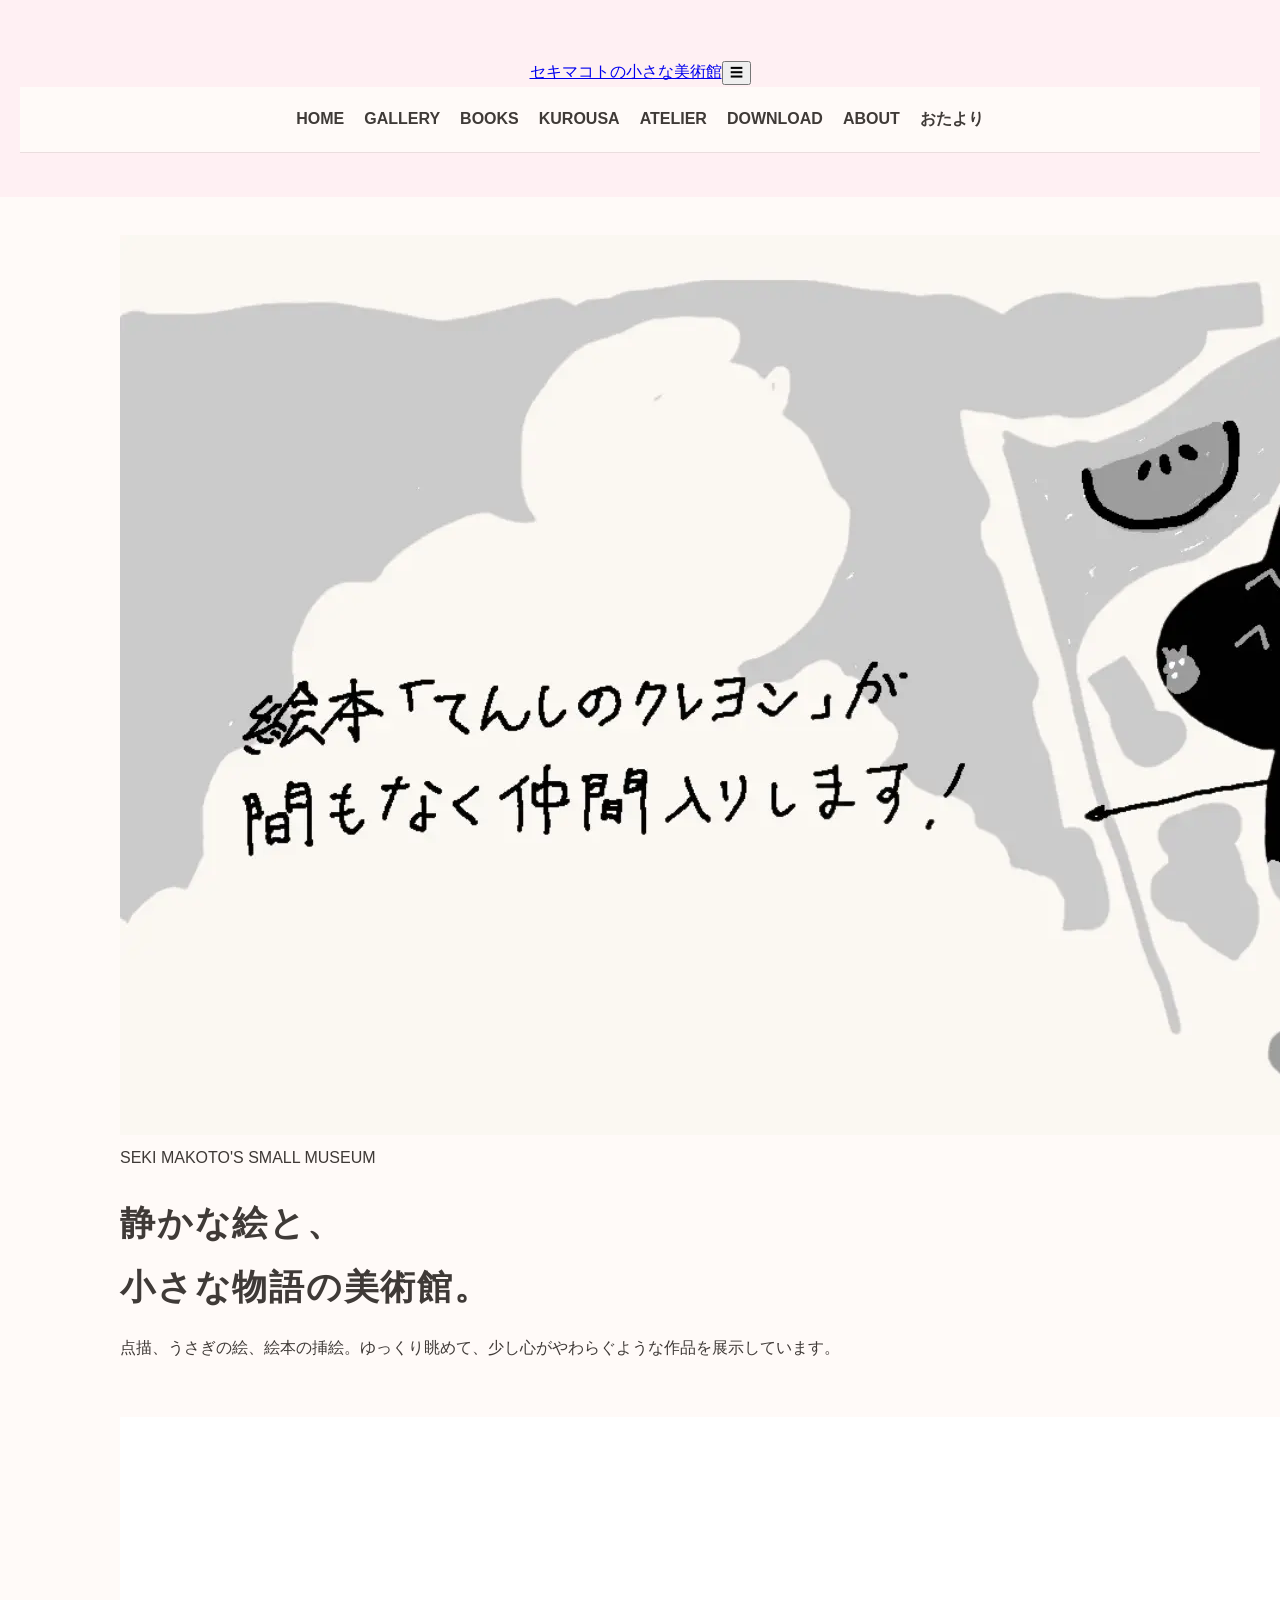
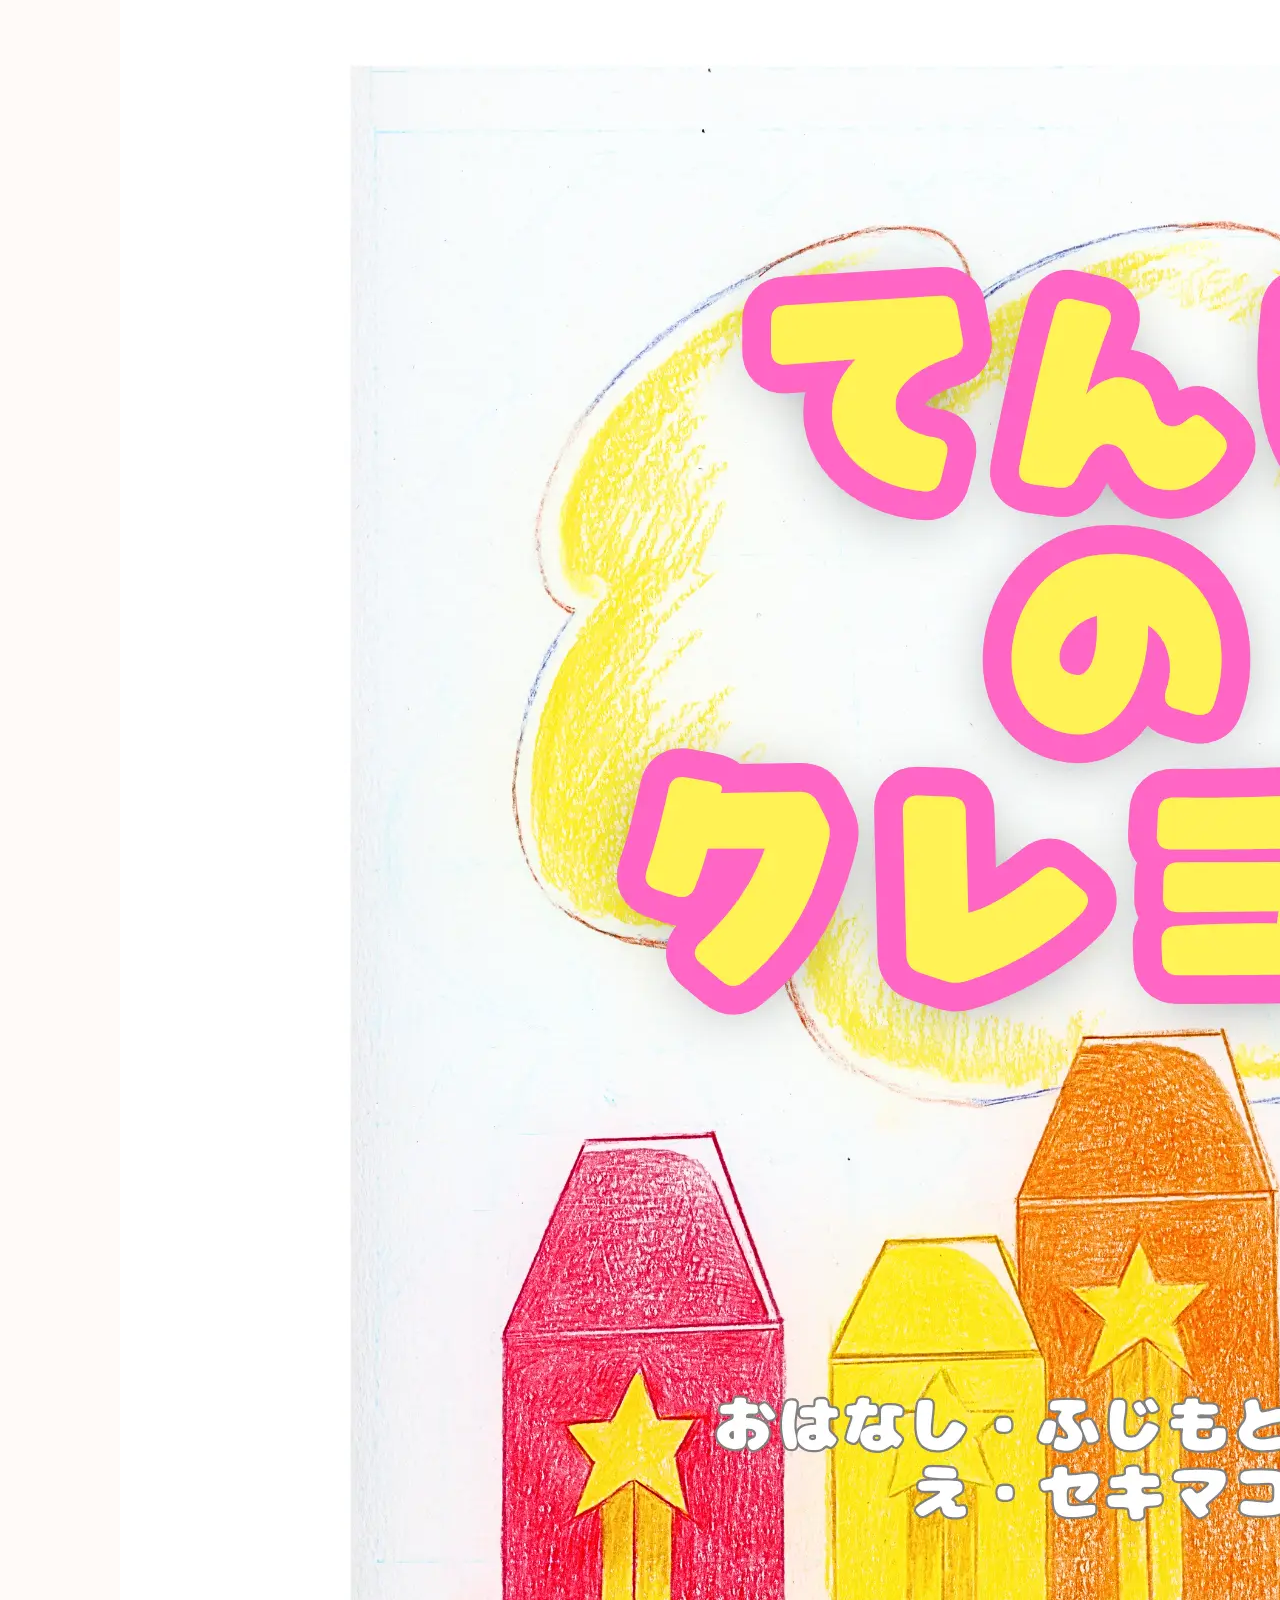
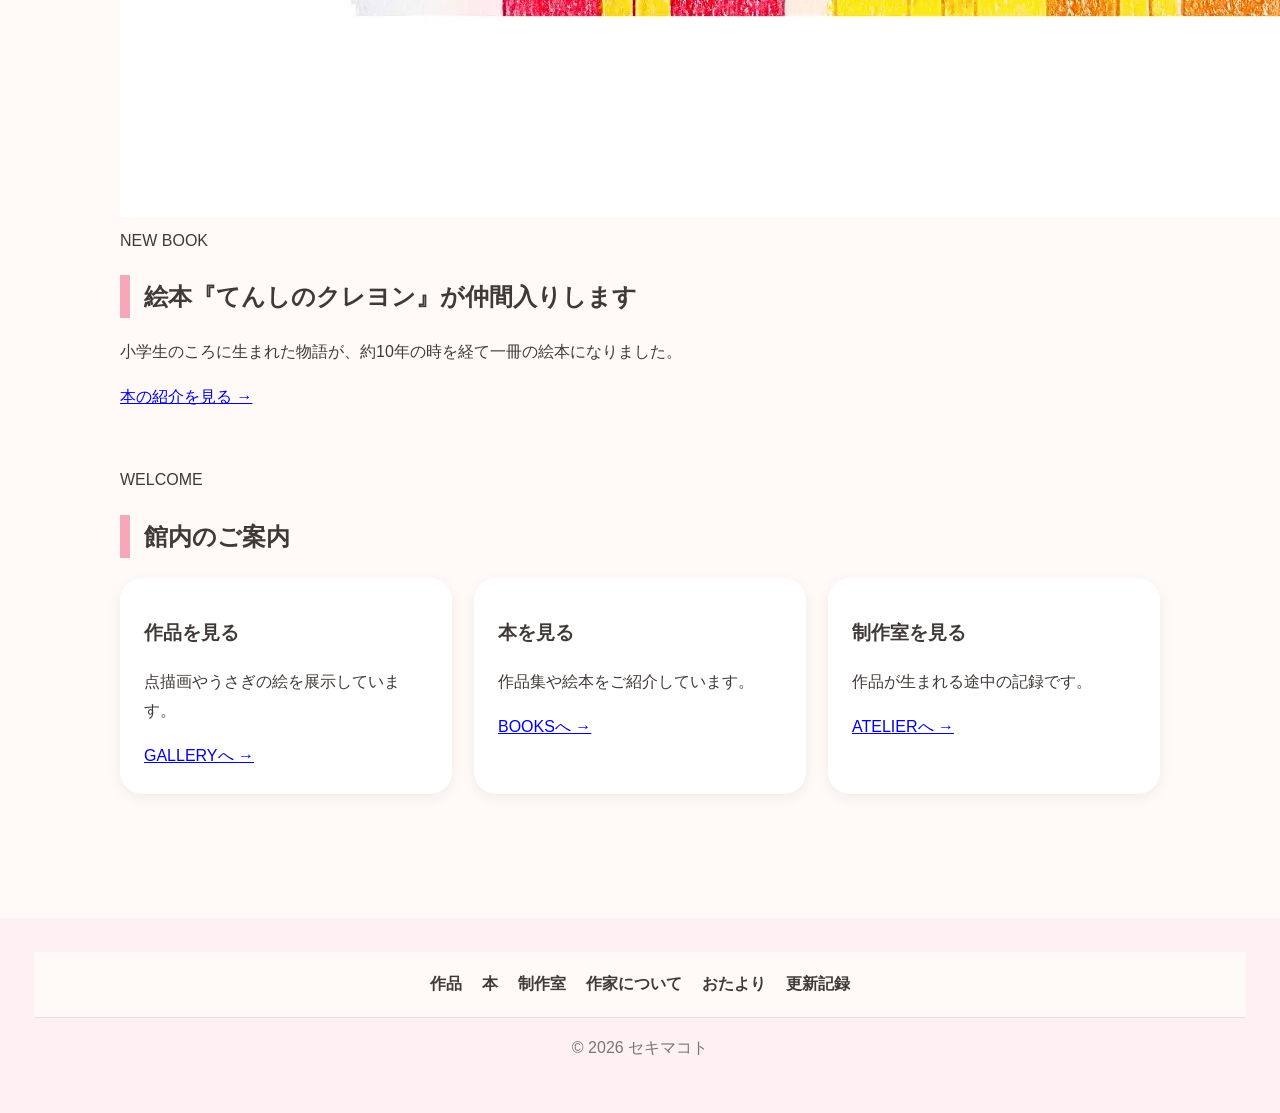
==== commit 5223ce21: "Update index.html" ====
--- a/index.html
+++ b/index.html
@@ -1,170 +1 @@
-<!DOCTYPE html>
-<html lang="ja">
-<head>
-<meta charset="UTF-8">
-<meta name="viewport" content="width=device-width, initial-scale=1.0">
-<title>セキマコトの小さな美術館</title>
-<link rel="stylesheet" href="css/style.css">
-<link rel="icon" type="image/png" href="images/icons/favicon.png">
-<link rel="apple-touch-icon" href="images/icons/apple-touch-icon.png">
-
-<meta property="og:title" content="セキマコトの小さな美術館">
-<meta property="og:description" content="点描画・くろうさ・絵本を展示する小さな美術館です。">
-<meta property="og:image" content="images/ogp.jpg">
-<meta property="og:type" content="website">
-</head>
-
-<body>
-
-<header>
-<img src="images/characters/kurousa-bust.png" alt="くろうさ館長">
-<h1>セキマコトの小さな美術館</h1>
-<p>点描画・くろうさ・絵本の小さな展示室</p>
-</header>
-
-<nav>
-<a href="gallery.html">Gallery</a>
-<a href="books.html">Books</a>
-<a href="atelier.html">Atelier</a>
-<a href="downloads.html">Downloads</a>
-<a href="kurousa.html">Kurousa</a>
-<a href="about.html">About</a>
-<a href="otayori.html">おたより</a>
-</nav>
-
-<main>
-
-<section>
-<div class="card">
-<img class="kurousa-small" src="images/characters/kurousa-welcome.png" alt="ようこそくろうさ">
-<h2>ようこそ</h2>
-<p>
-ここは、セキマコトの作品と活動をまとめた公式ホームページです。<br>
-SNSから来てくださった方も、まずはこの小さな美術館からご覧ください。
-</p>
-<p>
-点描画、くろうさ、本、特典ダウンロード、お仕事のご相談先などを、ここにまとめています。
-</p>
-</div>
-</section>
-
-<section>
-<div class="card season-card">
-
-<h2>季節のくろうさ</h2>
-
-<img class="season-image" src="images/seasons/summer.webp" alt="夏のくろうさ">
-
-<p>
-小さな美術館にも、夏がやってきました。
-</p>
-
-</div>
-</section>
-
-<section>
-<h2>まずはこちらへ</h2>
-
-<div class="grid">
-
-<div class="card">
-<img src="images/gallery/thumbnails/mono-001.webp" alt="Gallery">
-<h3>Gallery</h3>
-<p>点描で描いたうさぎたちの展示室です。</p>
-<a class="button pink" href="gallery.html">作品を見る</a>
-</div>
-
-<div class="card">
-<img src="images/books/kurousa01-cover.png" alt="Books">
-<h3>Books</h3>
-<p>出版している本をまとめた本棚です。</p>
-<a class="button" href="books.html">本を見る</a>
-</div>
-
-<div class="card">
-<img src="images/characters/kurousa-mail.png" alt="おたより">
-<h3>おたより</h3>
-<p>お仕事のご相談フォーム・SNSリンクはこちらです。</p>
-<a class="button pink" href="otayori.html">おたよりを見る</a>
-</div>
-
-</div>
-</section>
-
-<section>
-<h2>アトリエ</h2>
-
-<div class="card">
-<img class="kurousa-small" src="images/characters/kurousa-paint.png" alt="絵描きくろうさ">
-<p>
-作品が生まれる机、道具、制作途中の様子を紹介しています。
-</p>
-<a class="button" href="atelier.html">アトリエを見る</a>
-</div>
-</section>
-
-<section>
-<h2>小さな教室</h2>
-
-<div class="card">
-<img class="kurousa-small" src="images/characters/kurousa-gift.png" alt="特典くろうさ">
-<h3>Downloads</h3>
-<p>
-点描画の描き方シリーズをご購入いただいた方向けの、A4点描ぬりえPDF特典ページです。
-</p>
-<a class="button pink" href="downloads.html">特典ページへ</a>
-</div>
-</section>
-
-<section>
-<h2>くろうさ図鑑</h2>
-
-<div class="card">
-<img class="kurousa-small" src="images/characters/kurousa-book-intro.png" alt="くろうさ図鑑">
-<p>
-小さな美術館を案内する、くろうさ館長と仲間たちの図鑑です。
-</p>
-<a class="button" href="kurousa.html">図鑑を見る</a>
-</div>
-</section>
-
-<section>
-<h2>About</h2>
-
-<div class="card">
-<p>
-セキマコトについて、作品づくりや小さな美術館のことを紹介しています。
-</p>
-<a class="button" href="about.html">Aboutへ</a>
-</div>
-</section>
-
-<section>
-<h2>更新履歴</h2>
-
-<div class="card">
-<p>
-<strong>2026.07.06</strong><br>
-セキマコトの小さな美術館を開館しました。
-</p>
-<hr>
-<p>
-<strong>2026.07.06</strong><br>
-Gallery、Books、Downloads、About、Contact、くろうさ図鑑を公開しました。
-</p>
-<hr>
-<p>
-<strong>2026.07.06</strong><br>
-favicon・OGP・Apple Touch Iconを設定しました。
-</p>
-</div>
-</section>
-
-</main>
-
-<footer>
-© セキマコトの小さな美術館
-</footer>
-
-</body>
-</html>
+<!doctype html><html lang="ja"><head><meta charset="utf-8"><meta name="viewport" content="width=device-width,initial-scale=1"><title>ホーム｜セキマコトの小さな美術館</title><meta name="description" content="ホームのページです。"><link rel="stylesheet" href="css/style.css"></head><body><header class="site-header"><div class="container header-inner"><a class="logo" href="index.html">セキマコトの小さな美術館</a><button class="menu-btn" aria-label="メニューを開く" aria-expanded="false">☰</button><nav class="nav"><a href="index.html" aria-current="page">HOME</a><a href="gallery.html">GALLERY</a><a href="books.html">BOOKS</a><a href="kurousa.html">KUROUSA</a><a href="atelier.html">ATELIER</a><a href="downloads.html">DOWNLOAD</a><a href="about.html">ABOUT</a><a href="contact.html">おたより</a></nav></div></header><main><section class="hero"><div class="container"><div class="hero-image"><img src="images/seasons/summer.webp" alt="夏のくろうさ"></div><div class="hero-copy"><span class="eyebrow">SEKI MAKOTO'S SMALL MUSEUM</span><h1>静かな絵と、<br>小さな物語の美術館。</h1><p>点描、うさぎの絵、絵本の挿絵。ゆっくり眺めて、少し心がやわらぐような作品を展示しています。</p></div></div></section><section class="section-sm"><div class="container"><article class="notice"><img src="images/books/tenshi-cover.webp" alt="絵本てんしのクレヨン表紙"><div><span class="badge">NEW BOOK</span><h2>絵本『てんしのクレヨン』が仲間入りします</h2><p>小学生のころに生まれた物語が、約10年の時を経て一冊の絵本になりました。</p><a class="text-link" href="books.html#tenshi">本の紹介を見る →</a></div></article></div></section><section class="section"><div class="container center"><span class="eyebrow">WELCOME</span><h2>館内のご案内</h2><div class="grid grid-3"><article class="card"><div class="card-body"><h3>作品を見る</h3><p class="muted">点描画やうさぎの絵を展示しています。</p><a class="text-link" href="gallery.html">GALLERYへ →</a></div></article><article class="card"><div class="card-body"><h3>本を見る</h3><p class="muted">作品集や絵本をご紹介しています。</p><a class="text-link" href="books.html">BOOKSへ →</a></div></article><article class="card"><div class="card-body"><h3>制作室を見る</h3><p class="muted">作品が生まれる途中の記録です。</p><a class="text-link" href="atelier.html">ATELIERへ →</a></div></article></div></div></section></main><footer class="site-footer"><div class="container"><nav class="footer-nav"><a href="gallery.html">作品</a><a href="books.html">本</a><a href="atelier.html">制作室</a><a href="about.html">作家について</a><a href="contact.html">おたより</a><a href="changelog.html">更新記録</a></nav><p class="copyright">© 2026 セキマコト</p></div></footer><script src="script.js"></script></body></html>
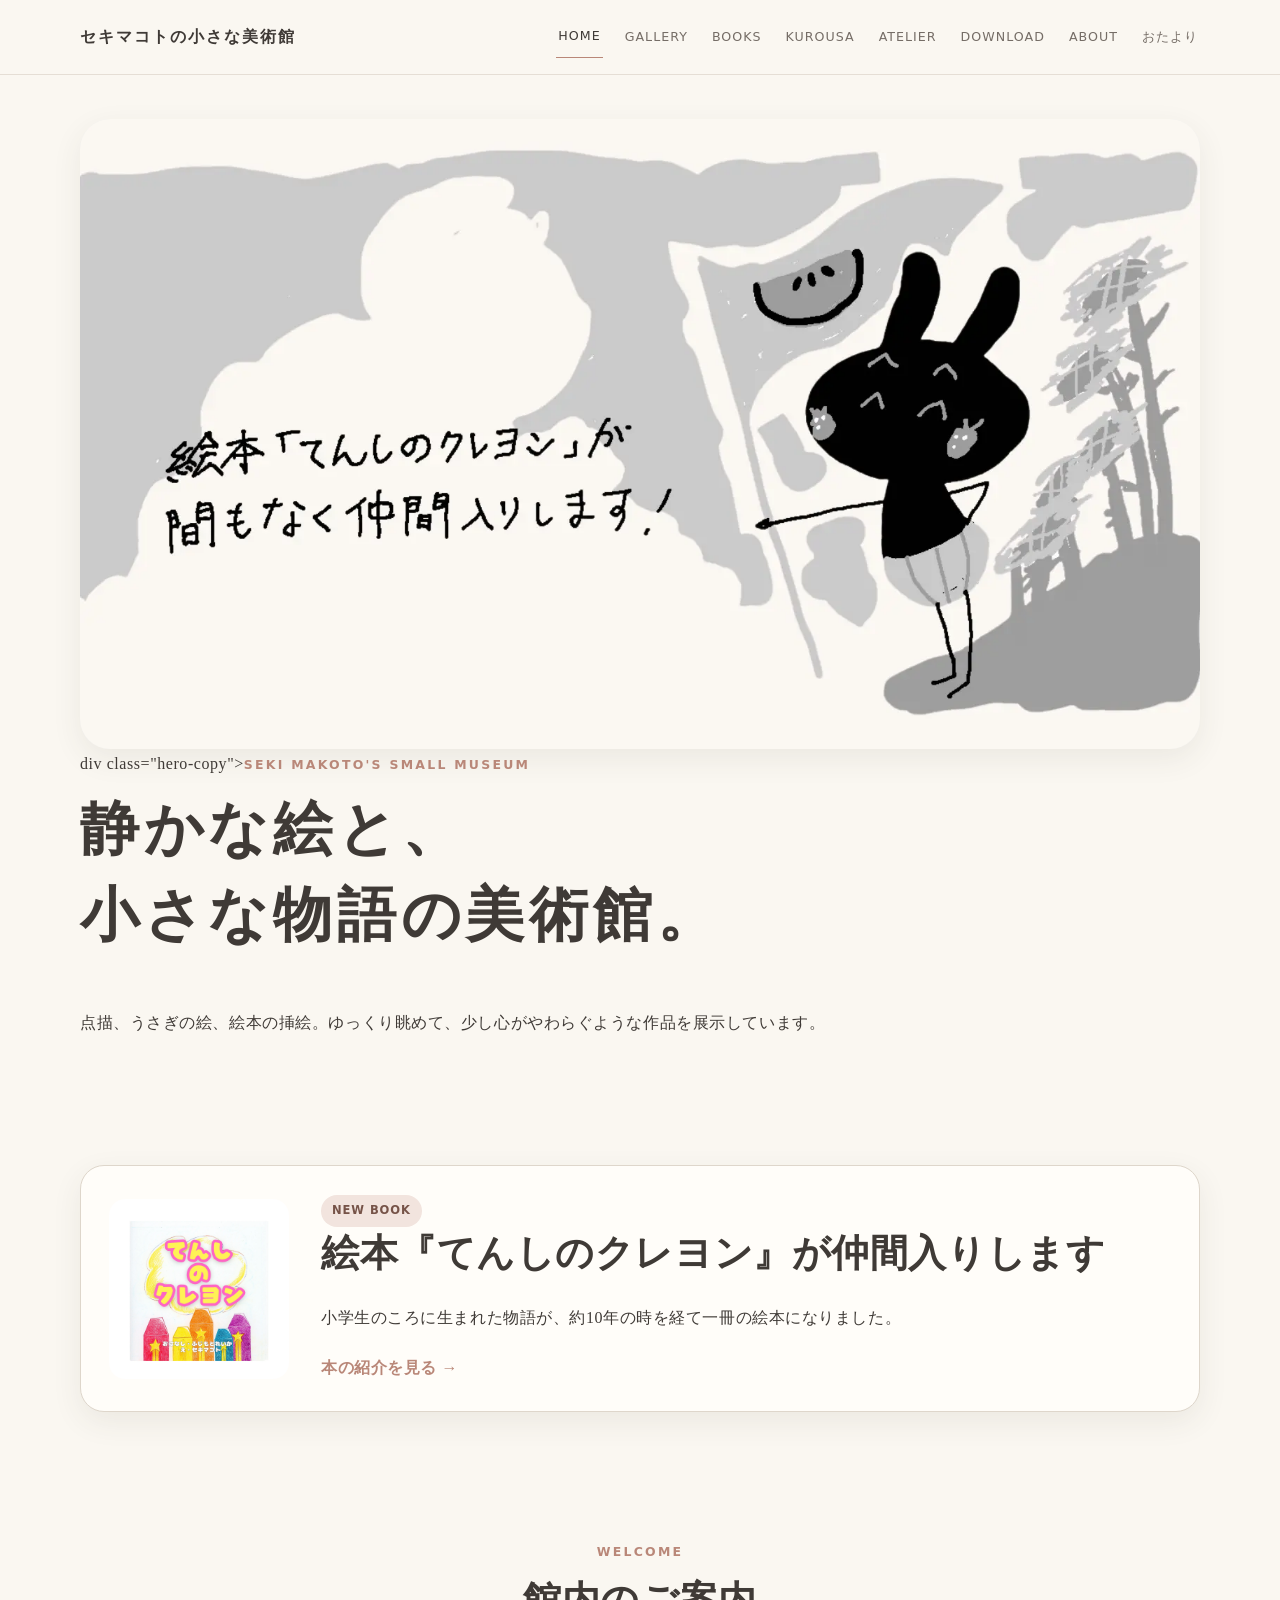
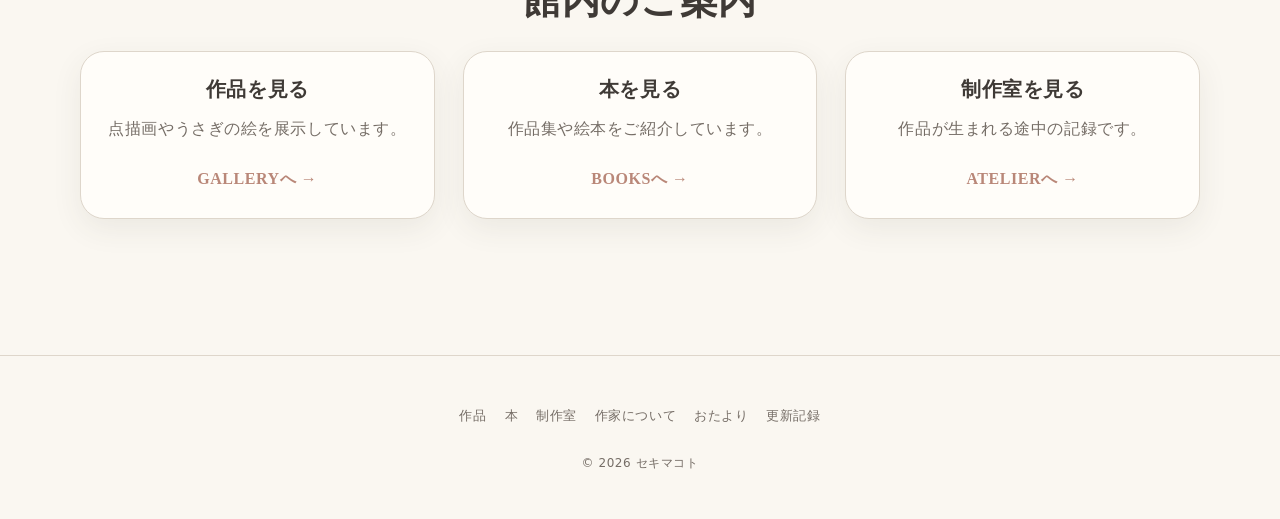
==== commit 07ee2626: "Update index.html" ====
--- a/index.html
+++ b/index.html
@@ -1 +1,57 @@
-<!doctype html><html lang="ja"><head><meta charset="utf-8"><meta name="viewport" content="width=device-width,initial-scale=1"><title>ホーム｜セキマコトの小さな美術館</title><meta name="description" content="ホームのページです。"><link rel="stylesheet" href="css/style.css"></head><body><header class="site-header"><div class="container header-inner"><a class="logo" href="index.html">セキマコトの小さな美術館</a><button class="menu-btn" aria-label="メニューを開く" aria-expanded="false">☰</button><nav class="nav"><a href="index.html" aria-current="page">HOME</a><a href="gallery.html">GALLERY</a><a href="books.html">BOOKS</a><a href="kurousa.html">KUROUSA</a><a href="atelier.html">ATELIER</a><a href="downloads.html">DOWNLOAD</a><a href="about.html">ABOUT</a><a href="contact.html">おたより</a></nav></div></header><main><section class="hero"><div class="container"><div class="hero-image"><img src="images/seasons/summer.webp" alt="夏のくろうさ"></div><div class="hero-copy"><span class="eyebrow">SEKI MAKOTO'S SMALL MUSEUM</span><h1>静かな絵と、<br>小さな物語の美術館。</h1><p>点描、うさぎの絵、絵本の挿絵。ゆっくり眺めて、少し心がやわらぐような作品を展示しています。</p></div></div></section><section class="section-sm"><div class="container"><article class="notice"><img src="images/books/tenshi-cover.webp" alt="絵本てんしのクレヨン表紙"><div><span class="badge">NEW BOOK</span><h2>絵本『てんしのクレヨン』が仲間入りします</h2><p>小学生のころに生まれた物語が、約10年の時を経て一冊の絵本になりました。</p><a class="text-link" href="books.html#tenshi">本の紹介を見る →</a></div></article></div></section><section class="section"><div class="container center"><span class="eyebrow">WELCOME</span><h2>館内のご案内</h2><div class="grid grid-3"><article class="card"><div class="card-body"><h3>作品を見る</h3><p class="muted">点描画やうさぎの絵を展示しています。</p><a class="text-link" href="gallery.html">GALLERYへ →</a></div></article><article class="card"><div class="card-body"><h3>本を見る</h3><p class="muted">作品集や絵本をご紹介しています。</p><a class="text-link" href="books.html">BOOKSへ →</a></div></article><article class="card"><div class="card-body"><h3>制作室を見る</h3><p class="muted">作品が生まれる途中の記録です。</p><a class="text-link" href="atelier.html">ATELIERへ →</a></div></article></div></div></section></main><footer class="site-footer"><div class="container"><nav class="footer-nav"><a href="gallery.html">作品</a><a href="books.html">本</a><a href="atelier.html">制作室</a><a href="about.html">作家について</a><a href="contact.html">おたより</a><a href="changelog.html">更新記録</a></nav><p class="copyright">© 2026 セキマコト</p></div></footer><script src="script.js"></script></body></html>
+<!doctype html><html lang="ja">
+  <head><meta charset="utf-8"><meta name="viewport" content="width=device-width,initial-scale=1">
+    <title>ホーム｜セキマコトの小さな美術館</title><meta name="description" content="ホームのページです。">
+    <link rel="stylesheet" href="css/style.css">
+  </head>
+  
+  <body><header class="site-header"><div class="container header-inner"><a class="logo" href="index.html">セキマコトの小さな美術館</a>
+    <button class="menu-btn" aria-label="メニューを開く" aria-expanded="false">☰</button>
+    <nav class="nav"><a href="index.html" aria-current="page">HOME</a>
+      <a href="gallery.html">GALLERY</a><a href="books.html">BOOKS</a>
+      <a href="kurousa.html">KUROUSA</a><a href="atelier.html">ATELIER</a>
+      <a href="downloads.html">DOWNLOAD</a><a href="about.html">ABOUT</a>
+      <a href="contact.html">おたより</a></nav></div></header>
+    
+    <main>
+      <section class="hero"><div class="container"><div class="hero-image">
+        <img src="images/seasons/summer.webp" alt="夏のくろうさ"></div>
+        div class="hero-copy"><span class="eyebrow">SEKI MAKOTO'S SMALL MUSEUM</span>
+        <h1>静かな絵と、<br>小さな物語の美術館。</h1>
+        <p>点描、うさぎの絵、絵本の挿絵。ゆっくり眺めて、少し心がやわらぐような作品を展示しています。</p>
+      </div></div></section><section class="section-sm"><div class="container">
+        <article class="notice"><img src="images/books/tenshi-cover.webp" alt="絵本てんしのクレヨン表紙"><div>
+          <span class="badge">NEW BOOK</span><h2>絵本『てんしのクレヨン』が仲間入りします</h2>
+          <p>小学生のころに生まれた物語が、約10年の時を経て一冊の絵本になりました。</p>
+          <a class="text-link" href="books.html#tenshi">本の紹介を見る →</a>
+        </div></article></div>
+      </section>
+      
+      <section class="section">
+          <div class="container center"><span class="eyebrow">WELCOME</span>
+            <h2>館内のご案内</h2><div class="grid grid-3">
+              <article class="card"><div class="card-body"><h3>作品を見る</h3>
+                <p class="muted">点描画やうさぎの絵を展示しています。</p>
+                <a class="text-link" href="gallery.html">GALLERYへ →</a></div>
+              </article>
+              
+              <article class="card"><div class="card-body"><h3>本を見る</h3>
+                <p class="muted">作品集や絵本をご紹介しています。</p>
+                <a class="text-link" href="books.html">BOOKSへ →</a>
+              </div>
+              </article>
+              
+              <article class="card"><div class="card-body"><h3>制作室を見る</h3>
+                <p class="muted">作品が生まれる途中の記録です。</p>
+                <a class="text-link" href="atelier.html">ATELIERへ →</a>
+              </div>
+              </article>
+            </div>
+          </div>
+      </section>
+    </main>
+    
+    <footer class="site-footer"><div class="container"><nav class="footer-nav"><a href="gallery.html">作品</a>
+      <a href="books.html">本</a><a href="atelier.html">制作室</a><a href="about.html">作家について</a>
+      <a href="contact.html">おたより</a><a href="changelog.html">更新記録</a></nav>
+      
+      <p class="copyright">© 2026 セキマコト</p></div></footer><script src="script.js"></script></body></html>
--- a/css/style.css
+++ b/css/style.css
@@ -1,168 +1,2 @@
-body{
-  margin:0;
-  font-family:"Hiragino Sans","Yu Gothic",sans-serif;
-  background:#fffaf8;
-  color:#3f3a37;
-  line-height:1.8;
-}
 
-header{
-  text-align:center;
-  padding:58px 20px 44px;
-  background:#fff0f3;
-}
-
-header img{
-  width:150px;
-  max-width:55%;
-}
-
-h1{
-  font-size:2.2rem;
-  margin:18px 0 8px;
-  letter-spacing:.05em;
-}
-
-nav{
-  background:#fffaf8;
-  text-align:center;
-  padding:12px;
-  border-bottom:1px solid #eadede;
-  position:sticky;
-  top:0;
-  z-index:10;
-}
-
-nav a{
-  display:inline-block;
-  margin:6px 10px;
-  color:#3f3a37;
-  text-decoration:none;
-  font-weight:bold;
-}
-
-main{
-  max-width:1040px;
-  margin:auto;
-  padding:38px 18px 70px;
-}
-
-section{
-  margin-bottom:54px;
-}
-
-h2{
-  border-left:10px solid #f5a9b8;
-  padding-left:14px;
-}
-
-h3{
-  margin-top:14px;
-}
-
-.card{
-  background:white;
-  border-radius:22px;
-  padding:24px;
-  box-shadow:0 4px 14px rgba(0,0,0,.06);
-}
-
-.grid{
-  display:grid;
-  grid-template-columns:repeat(auto-fit,minmax(220px,1fr));
-  gap:22px;
-}
-
-.card img{
-  width:100%;
-  border-radius:14px;
-}
-
-.button{
-  display:inline-block;
-  background:#8c7a70;
-  color:white;
-  text-decoration:none;
-  padding:10px 20px;
-  border-radius:999px;
-  margin-top:10px;
-  font-weight:bold;
-  transition:.2s;
-}
-
-.button:hover{
-  opacity:.9;
-}
-
-.button.pink{
-  background:#ef9aa8;
-}
-
-.kurousa-small{
-  width:72px;
-  display:block;
-  margin:0 auto 12px;
-}
-
-.kurousa-medium{
-  width:96px;
-  display:block;
-  margin:0 auto 14px;
-}
-
-.kurousa-large{
-  width:140px;
-  display:block;
-  margin:0 auto 18px;
-}
-
-footer{
-  text-align:center;
-  padding:34px;
-  background:#fff0f3;
-  color:#777;
-}
-
-hr{
-    border:none;
-    border-top:1px solid #ece4e1;
-    margin:18px 0;
-}
-.season-card{
-  text-align:center;
-}
-
-.season-image{
-  width:100%;
-  max-width:820px;
-  border-radius:22px;
-  display:block;
-  margin:18px auto;
-  box-shadow:0 4px 14px rgba(0,0,0,.06);
-}
-
-.atelier-hero{
-  text-align:center;
-}
-
-.atelier-hero img{
-  width:100%;
-  max-width:900px;
-  border-radius:24px;
-  box-shadow:0 4px 14px rgba(0,0,0,.06);
-  margin:18px auto;
-  display:block;
-}
-
-.atelier-grid{
-  display:grid;
-  grid-template-columns:repeat(auto-fit,minmax(240px,1fr));
-  gap:22px;
-}
-
-.atelier-card img{
-  width:100%;
-  border-radius:18px;
-  display:block;
-  margin-bottom:12px;
-}
+:root{--bg:#faf7f1;--paper:#fffdf9;--ink:#3f3a36;--sub:#756d66;--line:#ded6cb;--accent:#b98778;--soft:#f2e4de;--shadow:0 10px 30px rgba(70,58,50,.08);--radius:24px;--max:1120px}*{box-sizing:border-box}html{scroll-behavior:smooth}body{margin:0;color:var(--ink);background:var(--bg);font-family:"Yu Mincho","Hiragino Mincho ProN",serif;line-height:1.9;letter-spacing:.035em}img{max-width:100%;height:auto;display:block}a{color:inherit;text-decoration:none}.container{width:min(calc(100% - 36px),var(--max));margin:auto}.narrow{width:min(calc(100% - 36px),780px);margin:auto}.section{padding:76px 0}.section-sm{padding:48px 0}.center{text-align:center}.muted{color:var(--sub)}.eyebrow{display:inline-block;margin-bottom:10px;color:var(--accent);font-family:system-ui,sans-serif;font-size:.78rem;font-weight:700;letter-spacing:.18em}h1,h2,h3{line-height:1.45;font-weight:600;margin-top:0}h1{font-size:clamp(2rem,5vw,3.7rem);letter-spacing:.08em}h2{font-size:clamp(1.55rem,3vw,2.35rem);margin-bottom:22px}h3{font-size:1.22rem;margin-bottom:10px}p{margin:0 0 1.2em}.site-header{position:sticky;top:0;z-index:50;background:rgba(250,247,241,.92);backdrop-filter:blur(12px);border-bottom:1px solid rgba(222,214,203,.75)}.header-inner{min-height:74px;display:flex;align-items:center;justify-content:space-between;gap:24px}.logo{font-size:1.02rem;font-weight:700;letter-spacing:.12em}.nav{display:flex;gap:20px;align-items:center;flex-wrap:wrap}.nav a{font-family:system-ui,sans-serif;font-size:.79rem;color:var(--sub);letter-spacing:.08em;padding:8px 2px}.nav a:hover,.nav a[aria-current=page]{color:var(--ink);border-bottom:1px solid var(--accent)}.menu-btn{display:none;border:0;background:none;font-size:1.4rem}.hero{padding:44px 0 60px}.hero-image{overflow:hidden;border-radius:30px;box-shadow:var(--shadow);background:#eee}.hero-image img{width:100%;aspect-ratio:16/9;object-fit:cover}.hero-copy{padding:42px 0 0;text-align:center}.hero-copy p{max-width:680px;margin:auto;color:var(--sub)}.notice{display:grid;grid-template-columns:180px 1fr;gap:32px;background:var(--paper);border:1px solid var(--line);border-radius:var(--radius);padding:28px;box-shadow:var(--shadow);align-items:center}.notice img{aspect-ratio:1/1;object-fit:cover;border-radius:16px}.badge{display:inline-block;padding:5px 11px;border-radius:999px;background:var(--soft);color:#765348;font-family:system-ui,sans-serif;font-size:.72rem;font-weight:700;letter-spacing:.08em}.text-link{display:inline-flex;gap:8px;align-items:center;color:var(--accent);font-weight:700}.grid{display:grid;gap:28px}.grid-2{grid-template-columns:repeat(2,minmax(0,1fr))}.grid-3{grid-template-columns:repeat(3,minmax(0,1fr))}.card{background:var(--paper);border:1px solid var(--line);border-radius:var(--radius);overflow:hidden;box-shadow:var(--shadow)}.card-body{padding:24px}.card-media img{width:100%;aspect-ratio:4/3;object-fit:cover}.card-media.portrait img{aspect-ratio:1/1;object-fit:contain;background:#fff}.btn{display:inline-flex;align-items:center;justify-content:center;min-height:48px;padding:0 22px;border-radius:999px;background:var(--ink);color:#fff;font-family:system-ui,sans-serif;font-size:.9rem;font-weight:700}.btn.secondary{background:transparent;color:var(--ink);border:1px solid var(--ink)}.btn.disabled{background:#b8b0aa;pointer-events:none}.btn-row{display:flex;gap:12px;flex-wrap:wrap;margin-top:20px}.page-head{padding:72px 0 34px;text-align:center}.page-head p{max-width:700px;margin:auto;color:var(--sub)}.feature{display:grid;grid-template-columns:minmax(0,.9fr) minmax(0,1.1fr);gap:48px;align-items:center}.feature-image{background:#fff;border:1px solid var(--line);border-radius:var(--radius);padding:20px;box-shadow:var(--shadow)}.feature-image img{width:100%;object-fit:contain}.timeline{position:relative;display:grid;gap:34px}.timeline:before{content:"";position:absolute;left:28px;top:20px;bottom:20px;width:1px;background:var(--line)}.step{display:grid;grid-template-columns:58px 1fr;gap:24px;position:relative}.step-no{width:58px;height:58px;border-radius:50%;background:var(--paper);border:1px solid var(--line);display:grid;place-items:center;z-index:1;font-family:system-ui,sans-serif;font-weight:700;color:var(--accent)}.step-content{background:var(--paper);border:1px solid var(--line);border-radius:var(--radius);padding:22px;box-shadow:var(--shadow)}.step-content img{width:100%;max-height:640px;object-fit:contain;border-radius:16px;background:#fff;margin-bottom:18px}.quote{padding:34px;background:var(--soft);border-radius:var(--radius);font-size:1.05rem}.profile{display:grid;grid-template-columns:260px 1fr;gap:44px;align-items:start}.profile img{border-radius:var(--radius);background:#fff;border:1px solid var(--line)}.download-box{background:var(--paper);border:1px solid var(--line);border-radius:var(--radius);padding:36px;text-align:center;box-shadow:var(--shadow)}.site-footer{margin-top:60px;padding:48px 0 30px;border-top:1px solid var(--line);color:var(--sub)}.footer-nav{display:flex;justify-content:center;gap:18px;flex-wrap:wrap;font-family:system-ui,sans-serif;font-size:.8rem}.copyright{text-align:center;margin-top:24px;font-family:system-ui,sans-serif;font-size:.75rem}.changelog{list-style:none;padding:0}.changelog li{padding:20px 0;border-bottom:1px solid var(--line)}.changelog strong{display:block;margin-bottom:6px}@media(max-width:820px){.menu-btn{display:block}.nav{display:none;position:absolute;left:18px;right:18px;top:68px;background:var(--paper);border:1px solid var(--line);border-radius:18px;padding:18px;box-shadow:var(--shadow)}.nav.open{display:grid;grid-template-columns:repeat(2,1fr)}.grid-2,.grid-3,.feature,.profile{grid-template-columns:1fr}.notice{grid-template-columns:100px 1fr;gap:18px;padding:20px}.section{padding:56px 0}}@media(max-width:520px){.container,.narrow{width:min(calc(100% - 24px),var(--max))}.header-inner{min-height:64px}.logo{font-size:.85rem}.hero{padding-top:24px}.hero-image{border-radius:20px}.notice{grid-template-columns:1fr}.notice img{max-width:150px}.card-body{padding:20px}.timeline:before{left:20px}.step{grid-template-columns:42px 1fr;gap:14px}.step-no{width:42px;height:42px}}
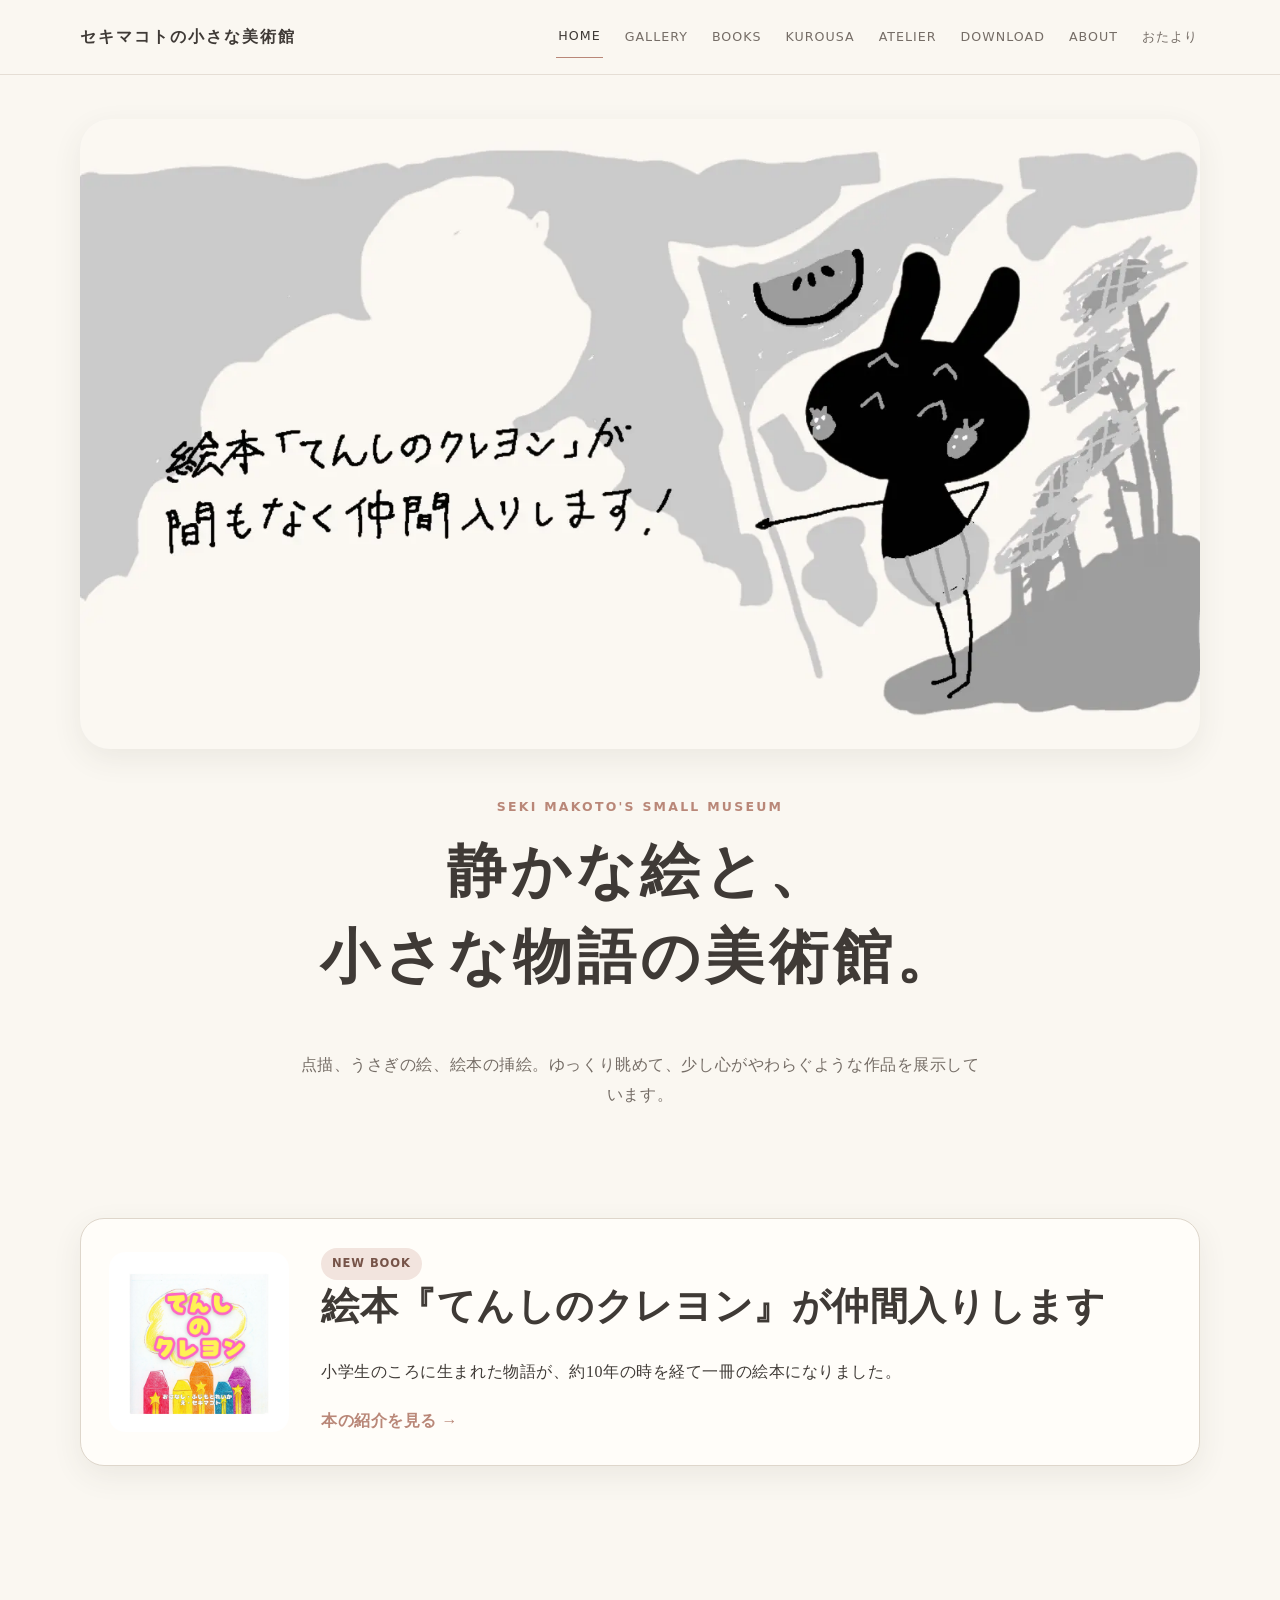
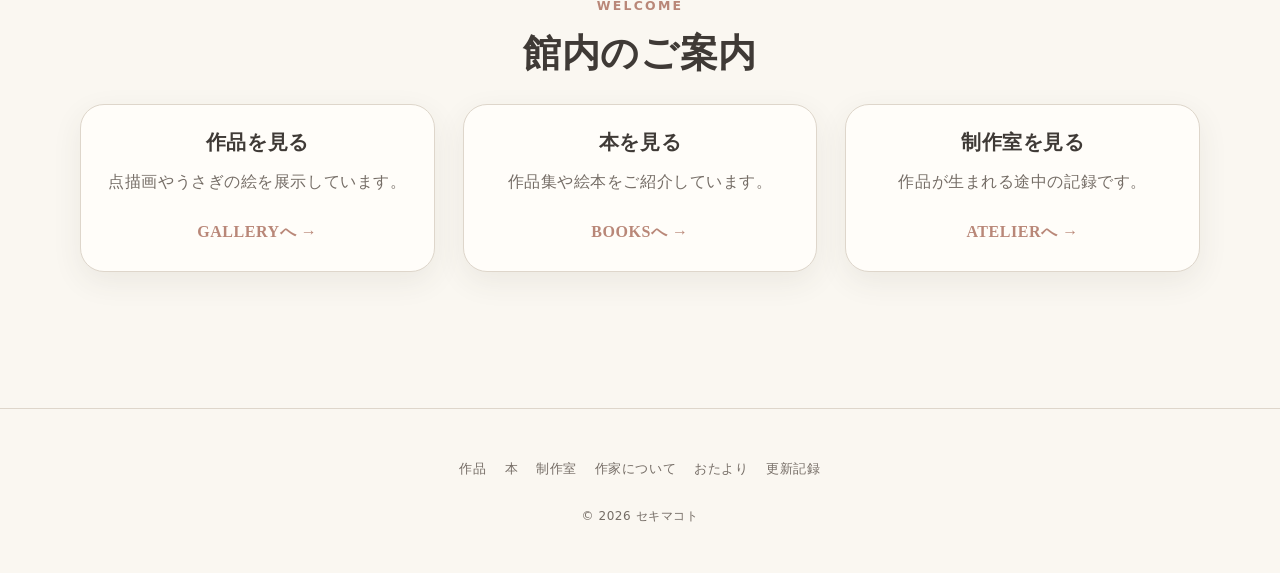
==== commit 07915acb: "Update index.html" ====
--- a/index.html
+++ b/index.html
@@ -15,7 +15,7 @@
     <main>
       <section class="hero"><div class="container"><div class="hero-image">
         <img src="images/seasons/summer.webp" alt="夏のくろうさ"></div>
-        div class="hero-copy"><span class="eyebrow">SEKI MAKOTO'S SMALL MUSEUM</span>
+        <div class="hero-copy"><span class="eyebrow">SEKI MAKOTO'S SMALL MUSEUM</span>
         <h1>静かな絵と、<br>小さな物語の美術館。</h1>
         <p>点描、うさぎの絵、絵本の挿絵。ゆっくり眺めて、少し心がやわらぐような作品を展示しています。</p>
       </div></div></section><section class="section-sm"><div class="container">
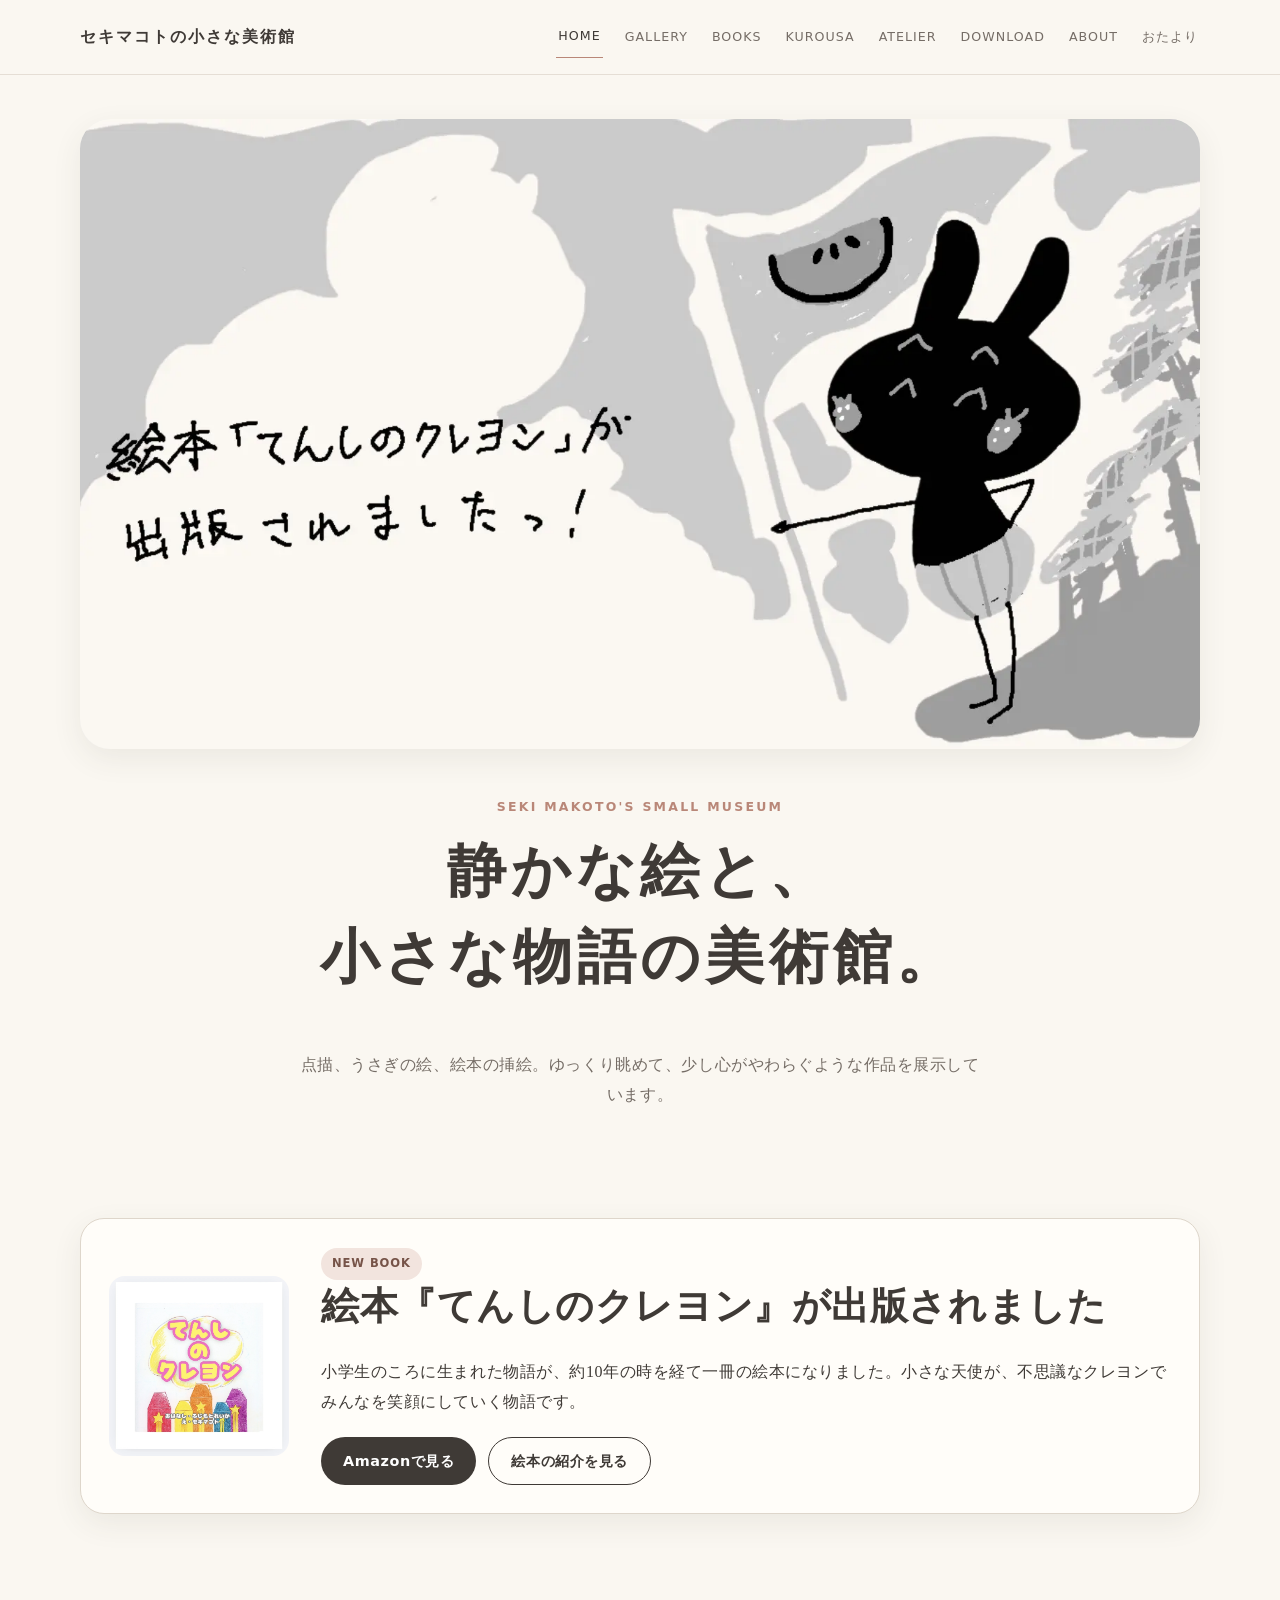
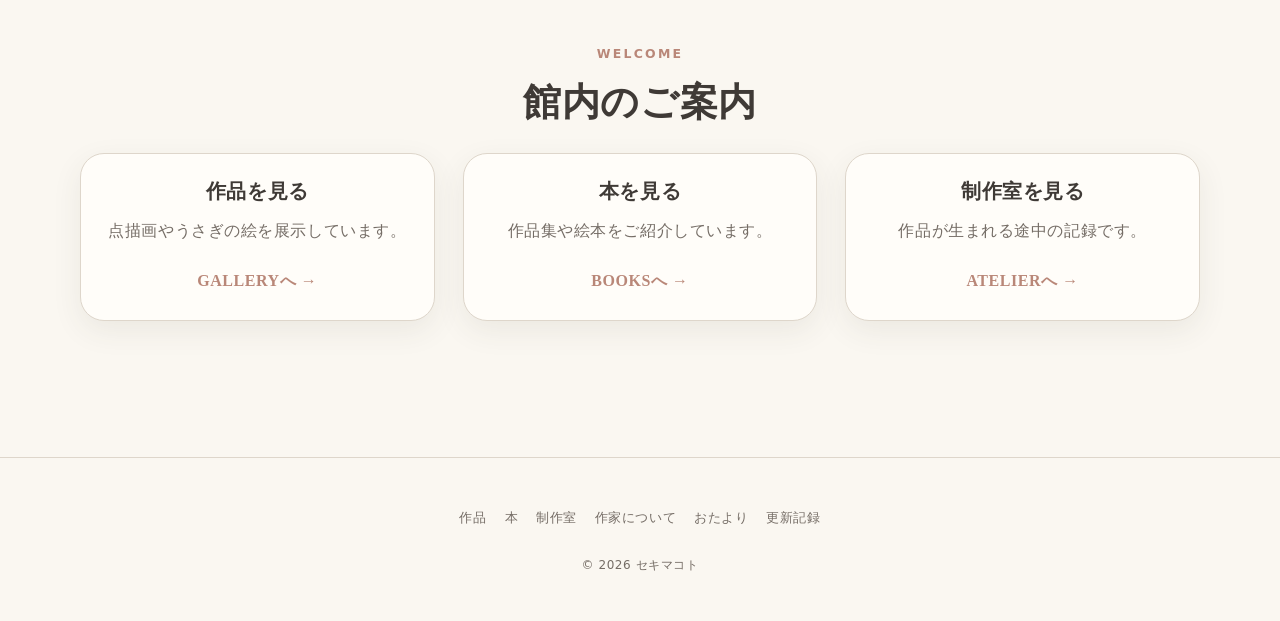
==== commit a2f38e4d: "Add files via upload" ====
--- a/index.html
+++ b/index.html
@@ -1,57 +1,5 @@
-<!doctype html><html lang="ja">
-  <head><meta charset="utf-8"><meta name="viewport" content="width=device-width,initial-scale=1">
-    <title>ホーム｜セキマコトの小さな美術館</title><meta name="description" content="ホームのページです。">
-    <link rel="stylesheet" href="css/style.css">
-  </head>
-  
-  <body><header class="site-header"><div class="container header-inner"><a class="logo" href="index.html">セキマコトの小さな美術館</a>
-    <button class="menu-btn" aria-label="メニューを開く" aria-expanded="false">☰</button>
-    <nav class="nav"><a href="index.html" aria-current="page">HOME</a>
-      <a href="gallery.html">GALLERY</a><a href="books.html">BOOKS</a>
-      <a href="kurousa.html">KUROUSA</a><a href="atelier.html">ATELIER</a>
-      <a href="downloads.html">DOWNLOAD</a><a href="about.html">ABOUT</a>
-      <a href="contact.html">おたより</a></nav></div></header>
-    
-    <main>
-      <section class="hero"><div class="container"><div class="hero-image">
-        <img src="images/seasons/summer.webp" alt="夏のくろうさ"></div>
-        <div class="hero-copy"><span class="eyebrow">SEKI MAKOTO'S SMALL MUSEUM</span>
-        <h1>静かな絵と、<br>小さな物語の美術館。</h1>
-        <p>点描、うさぎの絵、絵本の挿絵。ゆっくり眺めて、少し心がやわらぐような作品を展示しています。</p>
-      </div></div></section><section class="section-sm"><div class="container">
-        <article class="notice"><img src="images/books/tenshi-cover.webp" alt="絵本てんしのクレヨン表紙"><div>
-          <span class="badge">NEW BOOK</span><h2>絵本『てんしのクレヨン』が仲間入りします</h2>
-          <p>小学生のころに生まれた物語が、約10年の時を経て一冊の絵本になりました。</p>
-          <a class="text-link" href="books.html#tenshi">本の紹介を見る →</a>
-        </div></article></div>
-      </section>
-      
-      <section class="section">
-          <div class="container center"><span class="eyebrow">WELCOME</span>
-            <h2>館内のご案内</h2><div class="grid grid-3">
-              <article class="card"><div class="card-body"><h3>作品を見る</h3>
-                <p class="muted">点描画やうさぎの絵を展示しています。</p>
-                <a class="text-link" href="gallery.html">GALLERYへ →</a></div>
-              </article>
-              
-              <article class="card"><div class="card-body"><h3>本を見る</h3>
-                <p class="muted">作品集や絵本をご紹介しています。</p>
-                <a class="text-link" href="books.html">BOOKSへ →</a>
-              </div>
-              </article>
-              
-              <article class="card"><div class="card-body"><h3>制作室を見る</h3>
-                <p class="muted">作品が生まれる途中の記録です。</p>
-                <a class="text-link" href="atelier.html">ATELIERへ →</a>
-              </div>
-              </article>
-            </div>
-          </div>
-      </section>
-    </main>
-    
-    <footer class="site-footer"><div class="container"><nav class="footer-nav"><a href="gallery.html">作品</a>
-      <a href="books.html">本</a><a href="atelier.html">制作室</a><a href="about.html">作家について</a>
-      <a href="contact.html">おたより</a><a href="changelog.html">更新記録</a></nav>
-      
-      <p class="copyright">© 2026 セキマコト</p></div></footer><script src="script.js"></script></body></html>
+<!doctype html><html lang="ja"><head><meta charset="utf-8"><meta name="viewport" content="width=device-width,initial-scale=1"><title>ホーム｜セキマコトの小さな美術館</title><meta name="description" content="ホームのページです。"><link rel="stylesheet" href="css/style.css"></head><body><header class="site-header"><div class="container header-inner"><a class="logo" href="index.html">セキマコトの小さな美術館</a><button class="menu-btn" aria-label="メニューを開く" aria-expanded="false">☰</button><nav class="nav"><a href="index.html" aria-current="page">HOME</a><a href="gallery.html">GALLERY</a><a href="books.html">BOOKS</a><a href="kurousa.html">KUROUSA</a><a href="atelier.html">ATELIER</a><a href="downloads.html">DOWNLOAD</a><a href="about.html">ABOUT</a><a href="contact.html">おたより</a></nav></div></header><main><section class="hero"><div class="container"><div class="hero-image"><img src="images/seasons/summer.webp" alt="夏のくろうさ"></div><div class="hero-copy"><span class="eyebrow">SEKI MAKOTO'S SMALL MUSEUM</span><h1>静かな絵と、<br>小さな物語の美術館。</h1><p>点描、うさぎの絵、絵本の挿絵。ゆっくり眺めて、少し心がやわらぐような作品を展示しています。</p></div></div></section><section class="section-sm"><div class="container"><article class="notice"><img src="images/books/tenshi-cover.webp" alt="絵本てんしのクレヨン表紙"><div><span class="badge">NEW BOOK</span><h2>絵本『てんしのクレヨン』が出版されました</h2><p>小学生のころに生まれた物語が、約10年の時を経て一冊の絵本になりました。小さな天使が、不思議なクレヨンでみんなを笑顔にしていく物語です。</p>
+<div class="btn-row">
+  <a class="btn" href="https://amzn.asia/d/0hpRTIs7" target="_blank" rel="noopener">Amazonで見る</a>
+  <a class="btn secondary" href="tenshi.html">絵本の紹介を見る</a>
+</div></div></article></div></section><section class="section"><div class="container center"><span class="eyebrow">WELCOME</span><h2>館内のご案内</h2><div class="grid grid-3"><article class="card"><div class="card-body"><h3>作品を見る</h3><p class="muted">点描画やうさぎの絵を展示しています。</p><a class="text-link" href="gallery.html">GALLERYへ →</a></div></article><article class="card"><div class="card-body"><h3>本を見る</h3><p class="muted">作品集や絵本をご紹介しています。</p><a class="text-link" href="books.html">BOOKSへ →</a></div></article><article class="card"><div class="card-body"><h3>制作室を見る</h3><p class="muted">作品が生まれる途中の記録です。</p><a class="text-link" href="atelier.html">ATELIERへ →</a></div></article></div></div></section></main><footer class="site-footer"><div class="container"><nav class="footer-nav"><a href="gallery.html">作品</a><a href="books.html">本</a><a href="atelier.html">制作室</a><a href="about.html">作家について</a><a href="contact.html">おたより</a><a href="changelog.html">更新記録</a></nav><p class="copyright">© 2026 セキマコト</p></div></footer><script src="script.js"></script></body></html>
--- a/css/style.css
+++ b/css/style.css
@@ -1,2 +1,12 @@
 
 :root{--bg:#faf7f1;--paper:#fffdf9;--ink:#3f3a36;--sub:#756d66;--line:#ded6cb;--accent:#b98778;--soft:#f2e4de;--shadow:0 10px 30px rgba(70,58,50,.08);--radius:24px;--max:1120px}*{box-sizing:border-box}html{scroll-behavior:smooth}body{margin:0;color:var(--ink);background:var(--bg);font-family:"Yu Mincho","Hiragino Mincho ProN",serif;line-height:1.9;letter-spacing:.035em}img{max-width:100%;height:auto;display:block}a{color:inherit;text-decoration:none}.container{width:min(calc(100% - 36px),var(--max));margin:auto}.narrow{width:min(calc(100% - 36px),780px);margin:auto}.section{padding:76px 0}.section-sm{padding:48px 0}.center{text-align:center}.muted{color:var(--sub)}.eyebrow{display:inline-block;margin-bottom:10px;color:var(--accent);font-family:system-ui,sans-serif;font-size:.78rem;font-weight:700;letter-spacing:.18em}h1,h2,h3{line-height:1.45;font-weight:600;margin-top:0}h1{font-size:clamp(2rem,5vw,3.7rem);letter-spacing:.08em}h2{font-size:clamp(1.55rem,3vw,2.35rem);margin-bottom:22px}h3{font-size:1.22rem;margin-bottom:10px}p{margin:0 0 1.2em}.site-header{position:sticky;top:0;z-index:50;background:rgba(250,247,241,.92);backdrop-filter:blur(12px);border-bottom:1px solid rgba(222,214,203,.75)}.header-inner{min-height:74px;display:flex;align-items:center;justify-content:space-between;gap:24px}.logo{font-size:1.02rem;font-weight:700;letter-spacing:.12em}.nav{display:flex;gap:20px;align-items:center;flex-wrap:wrap}.nav a{font-family:system-ui,sans-serif;font-size:.79rem;color:var(--sub);letter-spacing:.08em;padding:8px 2px}.nav a:hover,.nav a[aria-current=page]{color:var(--ink);border-bottom:1px solid var(--accent)}.menu-btn{display:none;border:0;background:none;font-size:1.4rem}.hero{padding:44px 0 60px}.hero-image{overflow:hidden;border-radius:30px;box-shadow:var(--shadow);background:#eee}.hero-image img{width:100%;aspect-ratio:16/9;object-fit:cover}.hero-copy{padding:42px 0 0;text-align:center}.hero-copy p{max-width:680px;margin:auto;color:var(--sub)}.notice{display:grid;grid-template-columns:180px 1fr;gap:32px;background:var(--paper);border:1px solid var(--line);border-radius:var(--radius);padding:28px;box-shadow:var(--shadow);align-items:center}.notice img{aspect-ratio:1/1;object-fit:cover;border-radius:16px}.badge{display:inline-block;padding:5px 11px;border-radius:999px;background:var(--soft);color:#765348;font-family:system-ui,sans-serif;font-size:.72rem;font-weight:700;letter-spacing:.08em}.text-link{display:inline-flex;gap:8px;align-items:center;color:var(--accent);font-weight:700}.grid{display:grid;gap:28px}.grid-2{grid-template-columns:repeat(2,minmax(0,1fr))}.grid-3{grid-template-columns:repeat(3,minmax(0,1fr))}.card{background:var(--paper);border:1px solid var(--line);border-radius:var(--radius);overflow:hidden;box-shadow:var(--shadow)}.card-body{padding:24px}.card-media img{width:100%;aspect-ratio:4/3;object-fit:cover}.card-media.portrait img{aspect-ratio:1/1;object-fit:contain;background:#fff}.btn{display:inline-flex;align-items:center;justify-content:center;min-height:48px;padding:0 22px;border-radius:999px;background:var(--ink);color:#fff;font-family:system-ui,sans-serif;font-size:.9rem;font-weight:700}.btn.secondary{background:transparent;color:var(--ink);border:1px solid var(--ink)}.btn.disabled{background:#b8b0aa;pointer-events:none}.btn-row{display:flex;gap:12px;flex-wrap:wrap;margin-top:20px}.page-head{padding:72px 0 34px;text-align:center}.page-head p{max-width:700px;margin:auto;color:var(--sub)}.feature{display:grid;grid-template-columns:minmax(0,.9fr) minmax(0,1.1fr);gap:48px;align-items:center}.feature-image{background:#fff;border:1px solid var(--line);border-radius:var(--radius);padding:20px;box-shadow:var(--shadow)}.feature-image img{width:100%;object-fit:contain}.timeline{position:relative;display:grid;gap:34px}.timeline:before{content:"";position:absolute;left:28px;top:20px;bottom:20px;width:1px;background:var(--line)}.step{display:grid;grid-template-columns:58px 1fr;gap:24px;position:relative}.step-no{width:58px;height:58px;border-radius:50%;background:var(--paper);border:1px solid var(--line);display:grid;place-items:center;z-index:1;font-family:system-ui,sans-serif;font-weight:700;color:var(--accent)}.step-content{background:var(--paper);border:1px solid var(--line);border-radius:var(--radius);padding:22px;box-shadow:var(--shadow)}.step-content img{width:100%;max-height:640px;object-fit:contain;border-radius:16px;background:#fff;margin-bottom:18px}.quote{padding:34px;background:var(--soft);border-radius:var(--radius);font-size:1.05rem}.profile{display:grid;grid-template-columns:260px 1fr;gap:44px;align-items:start}.profile img{border-radius:var(--radius);background:#fff;border:1px solid var(--line)}.download-box{background:var(--paper);border:1px solid var(--line);border-radius:var(--radius);padding:36px;text-align:center;box-shadow:var(--shadow)}.site-footer{margin-top:60px;padding:48px 0 30px;border-top:1px solid var(--line);color:var(--sub)}.footer-nav{display:flex;justify-content:center;gap:18px;flex-wrap:wrap;font-family:system-ui,sans-serif;font-size:.8rem}.copyright{text-align:center;margin-top:24px;font-family:system-ui,sans-serif;font-size:.75rem}.changelog{list-style:none;padding:0}.changelog li{padding:20px 0;border-bottom:1px solid var(--line)}.changelog strong{display:block;margin-bottom:6px}@media(max-width:820px){.menu-btn{display:block}.nav{display:none;position:absolute;left:18px;right:18px;top:68px;background:var(--paper);border:1px solid var(--line);border-radius:18px;padding:18px;box-shadow:var(--shadow)}.nav.open{display:grid;grid-template-columns:repeat(2,1fr)}.grid-2,.grid-3,.feature,.profile{grid-template-columns:1fr}.notice{grid-template-columns:100px 1fr;gap:18px;padding:20px}.section{padding:56px 0}}@media(max-width:520px){.container,.narrow{width:min(calc(100% - 24px),var(--max))}.header-inner{min-height:64px}.logo{font-size:.85rem}.hero{padding-top:24px}.hero-image{border-radius:20px}.notice{grid-template-columns:1fr}.notice img{max-width:150px}.card-body{padding:20px}.timeline:before{left:20px}.step{grid-template-columns:42px 1fr;gap:14px}.step-no{width:42px;height:42px}}
+
+
+/* Ver.8.1 てんしのクレヨン出版 */
+.tenshi-scenes{margin-top:30px}
+.tenshi-scenes .card-media.portrait img{
+  aspect-ratio:1/1;
+  object-fit:contain;
+  background:#fff;
+}
+.btn-row-center{justify-content:center;margin-top:28px}
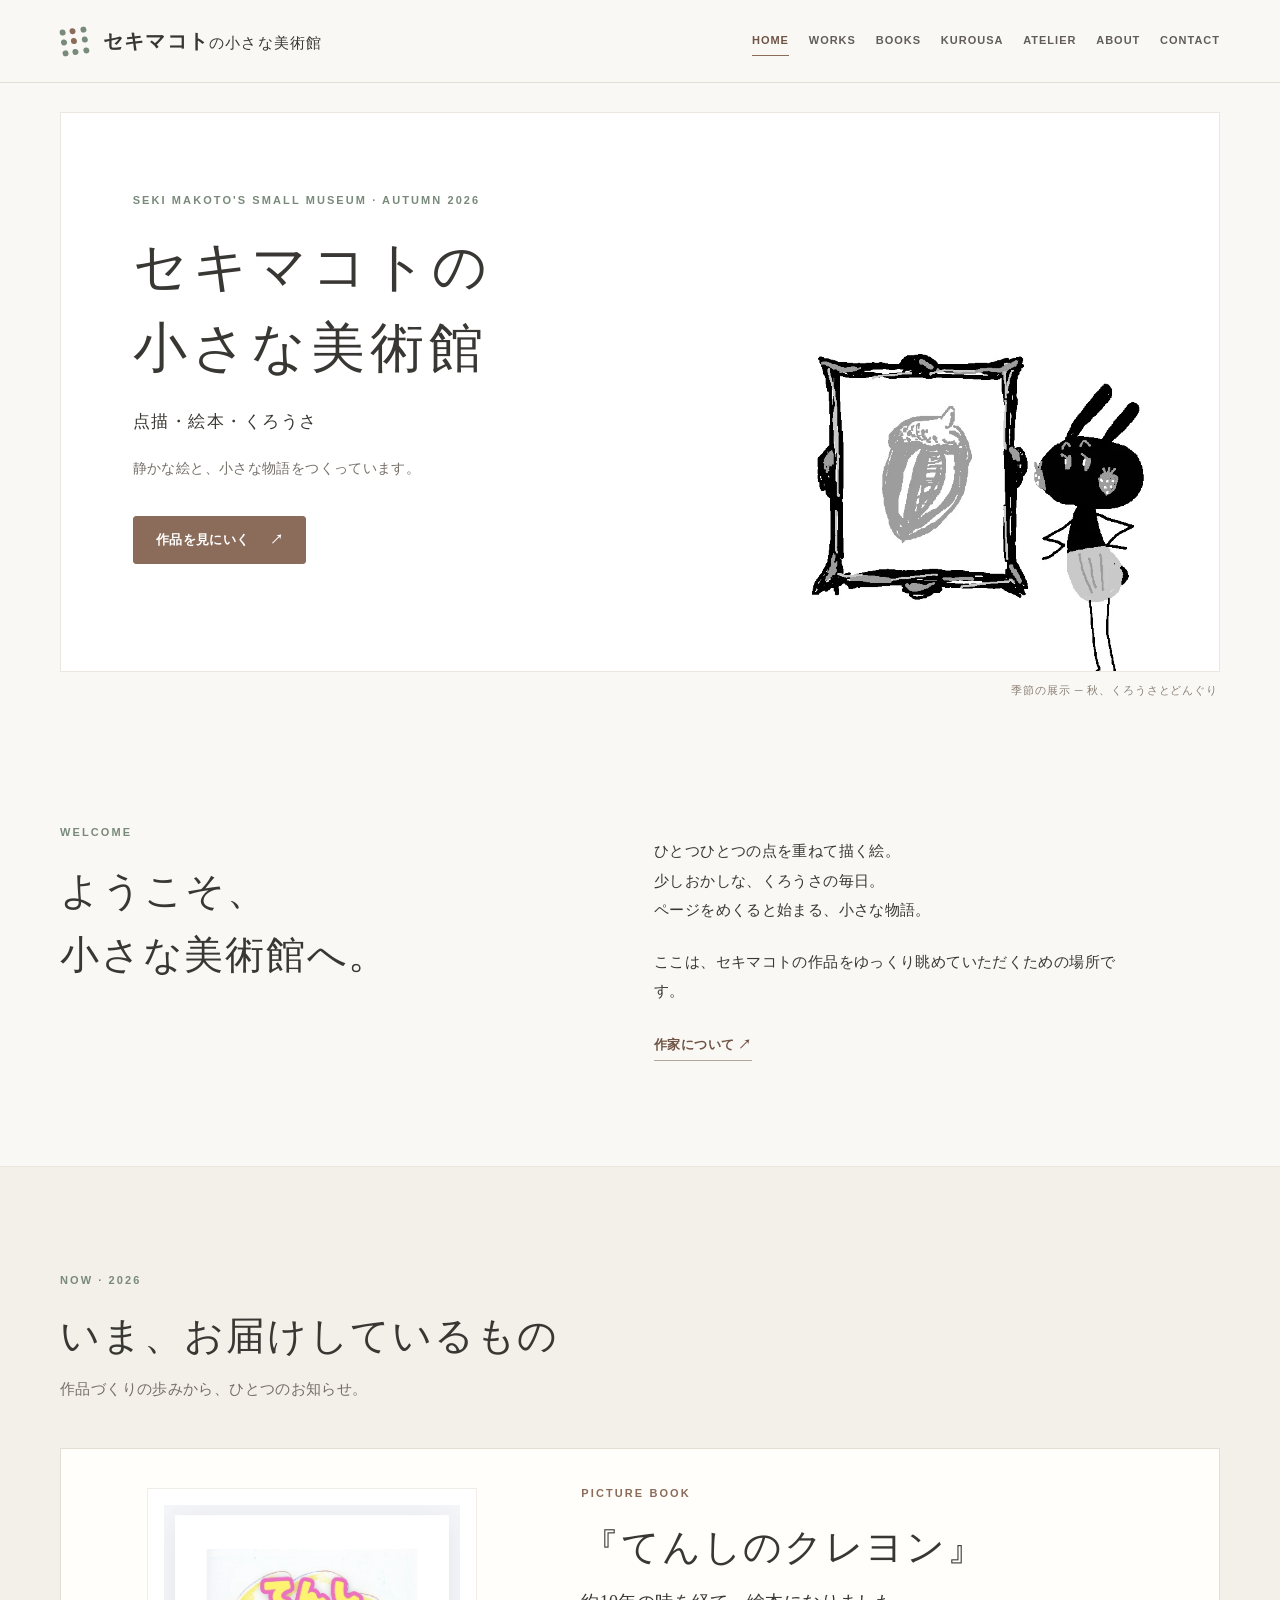
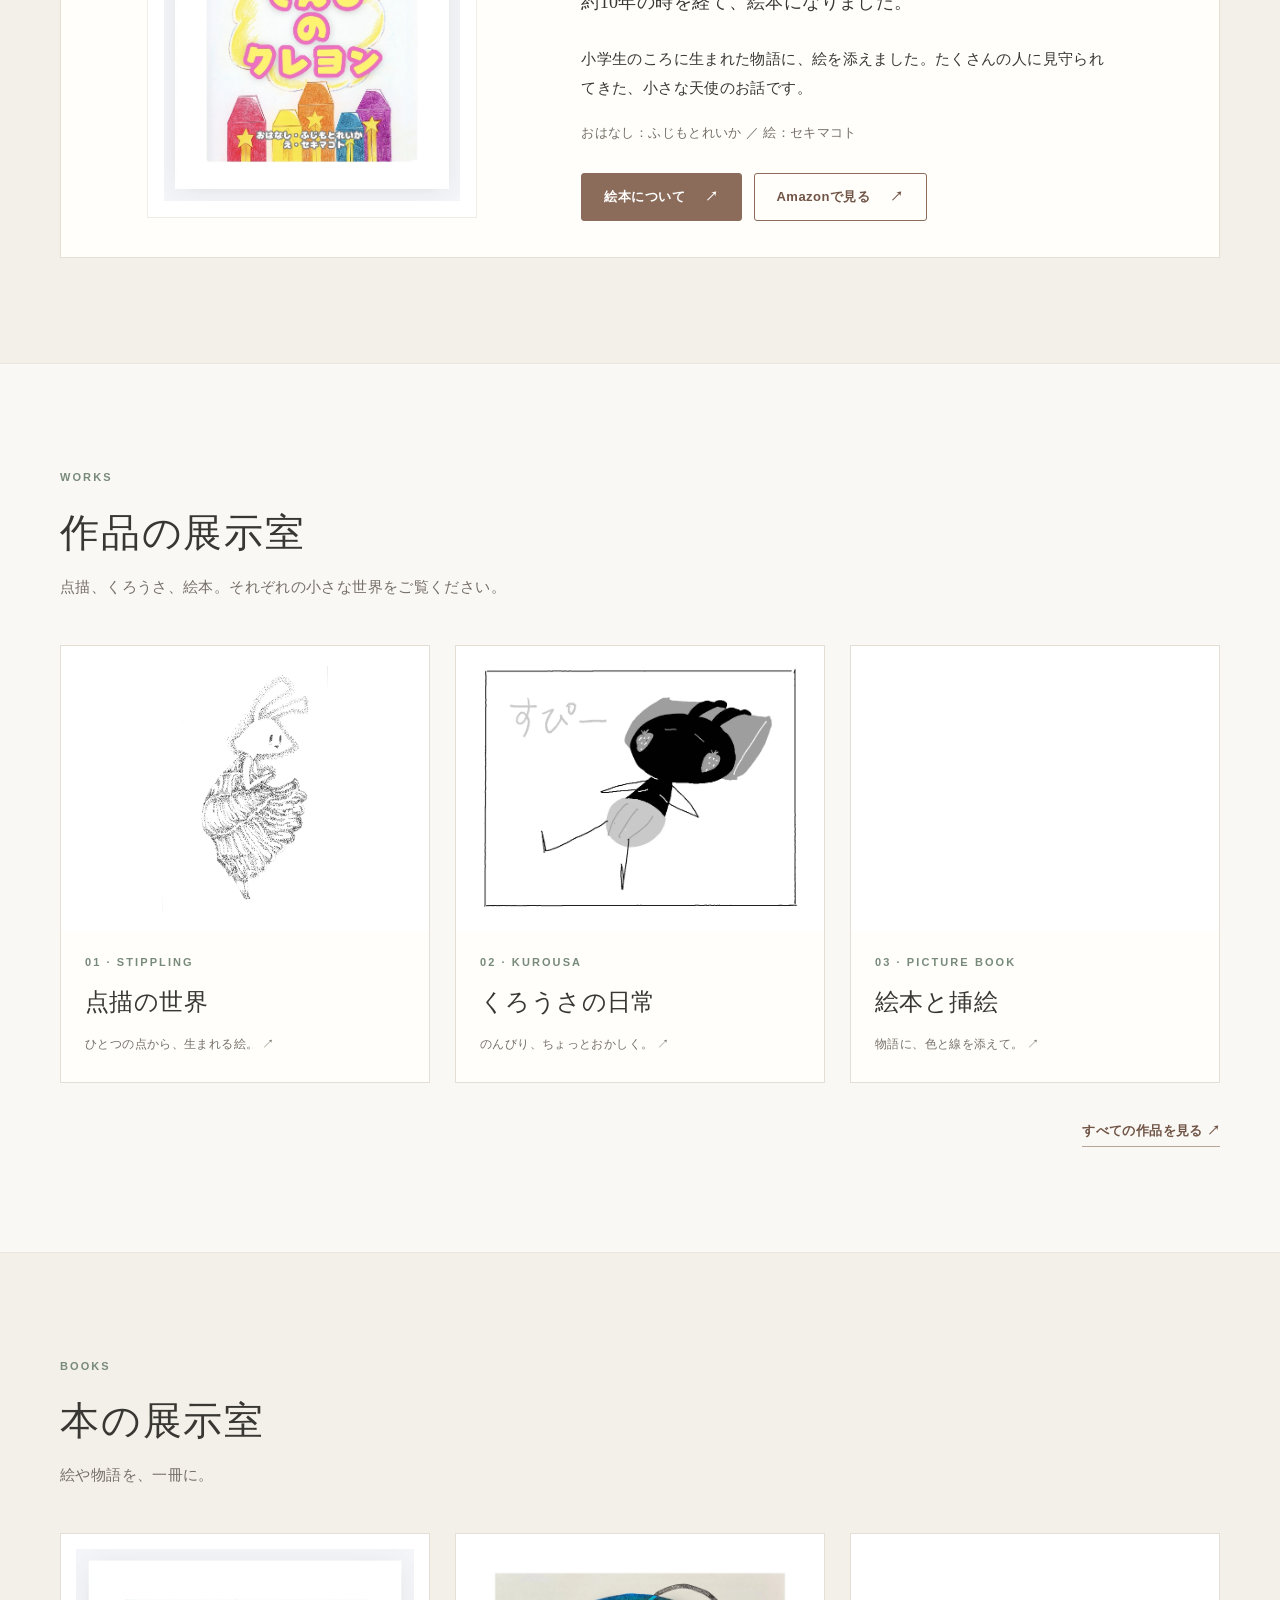
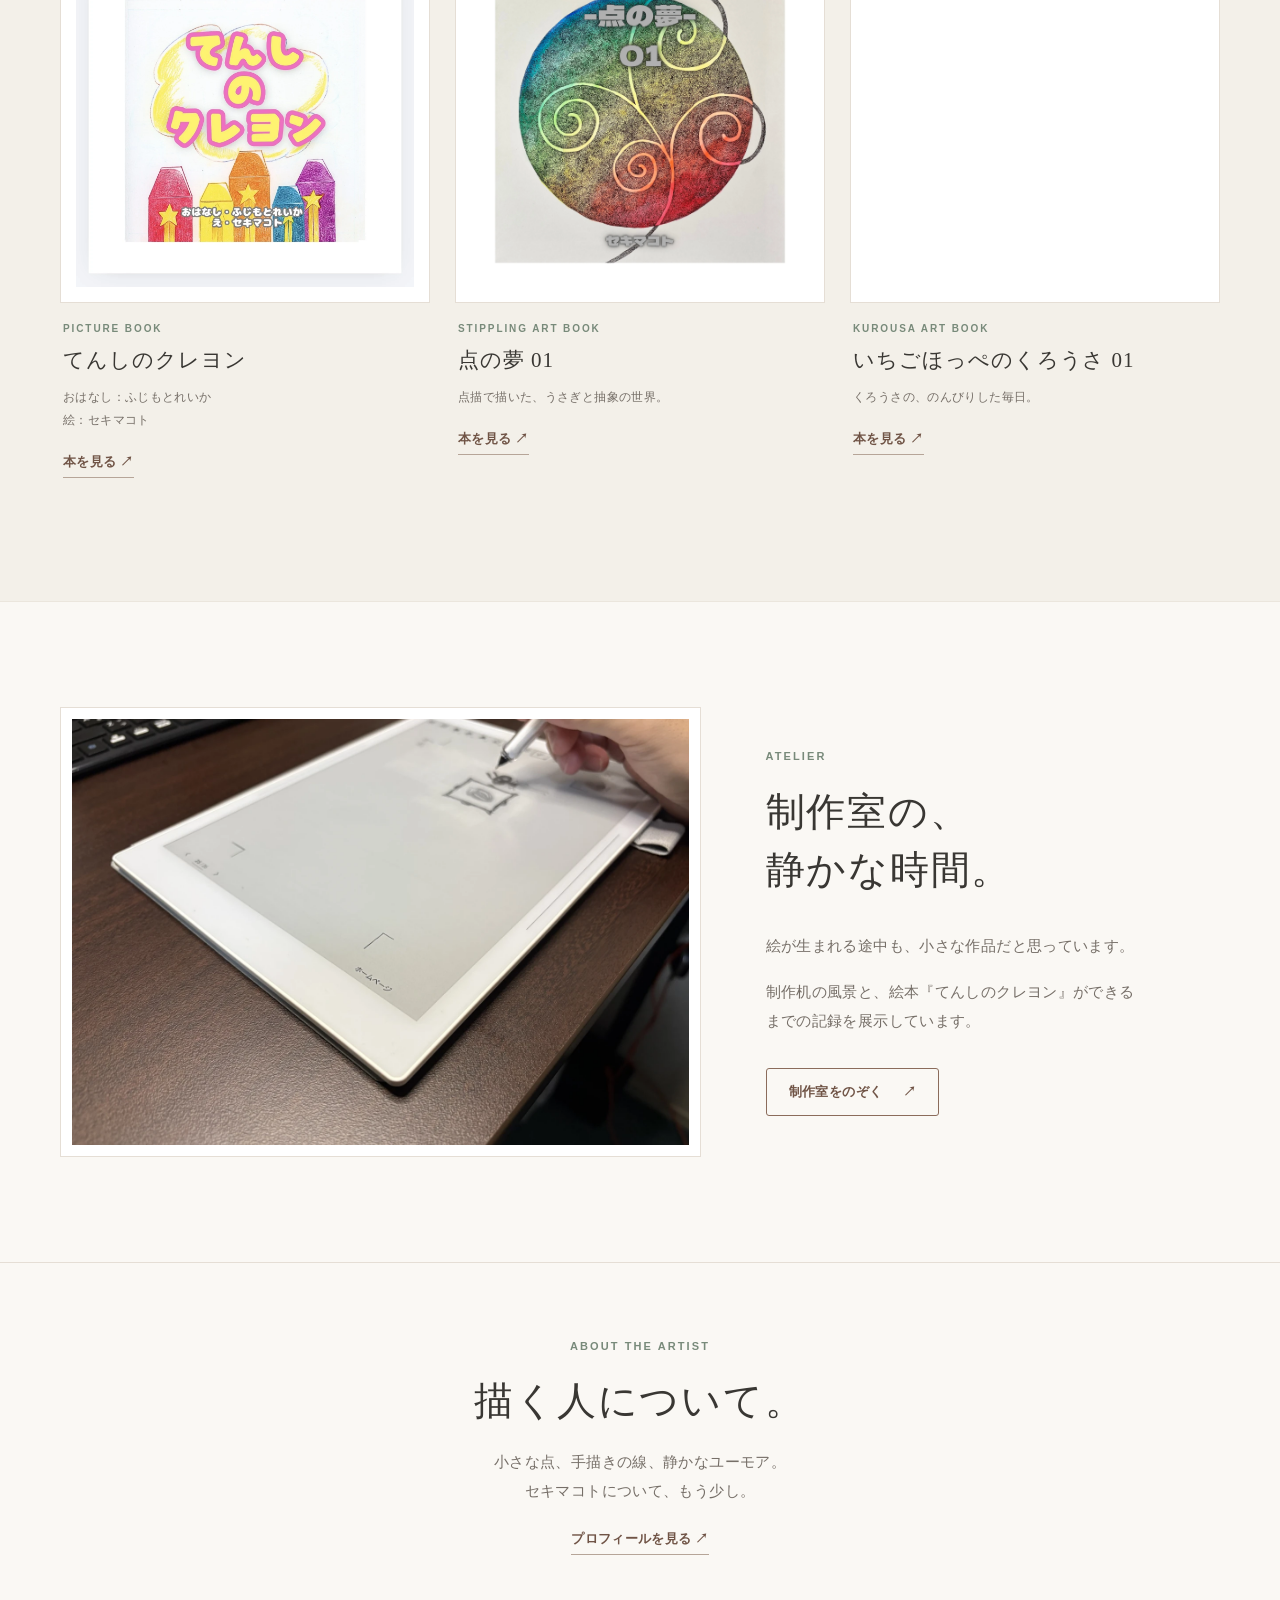
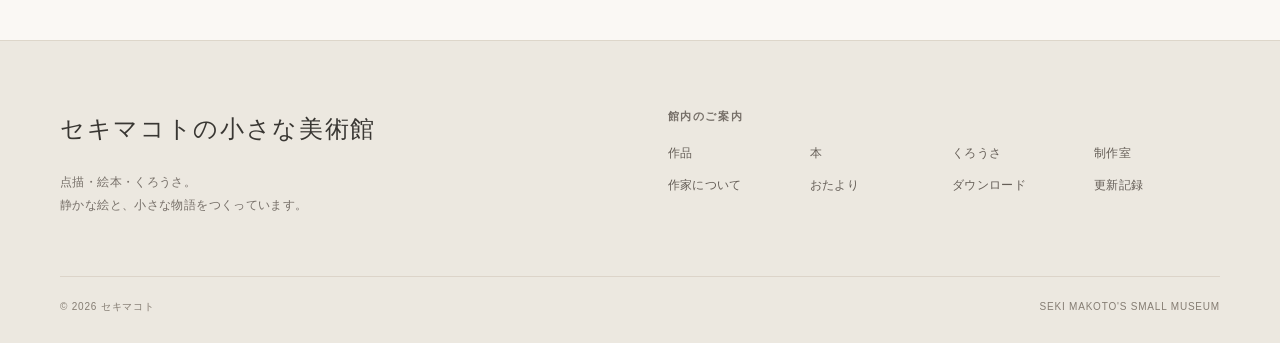
==== commit ee0ee4a9: "Add files via upload" ====
--- a/index.html
+++ b/index.html
@@ -1,5 +1,66 @@
-<!doctype html><html lang="ja"><head><meta charset="utf-8"><meta name="viewport" content="width=device-width,initial-scale=1"><title>ホーム｜セキマコトの小さな美術館</title><meta name="description" content="ホームのページです。"><link rel="stylesheet" href="css/style.css"></head><body><header class="site-header"><div class="container header-inner"><a class="logo" href="index.html">セキマコトの小さな美術館</a><button class="menu-btn" aria-label="メニューを開く" aria-expanded="false">☰</button><nav class="nav"><a href="index.html" aria-current="page">HOME</a><a href="gallery.html">GALLERY</a><a href="books.html">BOOKS</a><a href="kurousa.html">KUROUSA</a><a href="atelier.html">ATELIER</a><a href="downloads.html">DOWNLOAD</a><a href="about.html">ABOUT</a><a href="contact.html">おたより</a></nav></div></header><main><section class="hero"><div class="container"><div class="hero-image"><img src="images/seasons/summer.webp" alt="夏のくろうさ"></div><div class="hero-copy"><span class="eyebrow">SEKI MAKOTO'S SMALL MUSEUM</span><h1>静かな絵と、<br>小さな物語の美術館。</h1><p>点描、うさぎの絵、絵本の挿絵。ゆっくり眺めて、少し心がやわらぐような作品を展示しています。</p></div></div></section><section class="section-sm"><div class="container"><article class="notice"><img src="images/books/tenshi-cover.webp" alt="絵本てんしのクレヨン表紙"><div><span class="badge">NEW BOOK</span><h2>絵本『てんしのクレヨン』が出版されました</h2><p>小学生のころに生まれた物語が、約10年の時を経て一冊の絵本になりました。小さな天使が、不思議なクレヨンでみんなを笑顔にしていく物語です。</p>
-<div class="btn-row">
-  <a class="btn" href="https://amzn.asia/d/0hpRTIs7" target="_blank" rel="noopener">Amazonで見る</a>
-  <a class="btn secondary" href="tenshi.html">絵本の紹介を見る</a>
-</div></div></article></div></section><section class="section"><div class="container center"><span class="eyebrow">WELCOME</span><h2>館内のご案内</h2><div class="grid grid-3"><article class="card"><div class="card-body"><h3>作品を見る</h3><p class="muted">点描画やうさぎの絵を展示しています。</p><a class="text-link" href="gallery.html">GALLERYへ →</a></div></article><article class="card"><div class="card-body"><h3>本を見る</h3><p class="muted">作品集や絵本をご紹介しています。</p><a class="text-link" href="books.html">BOOKSへ →</a></div></article><article class="card"><div class="card-body"><h3>制作室を見る</h3><p class="muted">作品が生まれる途中の記録です。</p><a class="text-link" href="atelier.html">ATELIERへ →</a></div></article></div></div></section></main><footer class="site-footer"><div class="container"><nav class="footer-nav"><a href="gallery.html">作品</a><a href="books.html">本</a><a href="atelier.html">制作室</a><a href="about.html">作家について</a><a href="contact.html">おたより</a><a href="changelog.html">更新記録</a></nav><p class="copyright">© 2026 セキマコト</p></div></footer><script src="script.js"></script></body></html>+<!doctype html>
+<html lang="ja">
+<head>
+  <meta charset="utf-8">
+  <meta name="viewport" content="width=device-width, initial-scale=1">
+  <meta name="theme-color" content="#f8f5ef">
+  <meta name="description" content="点描、絵本、くろうさ。セキマコトの作品をゆっくり眺める、小さなオンライン美術館です。">
+  <meta property="og:type" content="website">
+  <meta property="og:locale" content="ja_JP">
+  <meta property="og:site_name" content="セキマコトの小さな美術館">
+  <meta property="og:title" content="ホーム｜セキマコトの小さな美術館">
+  <meta property="og:description" content="点描、絵本、くろうさ。セキマコトの作品をゆっくり眺める、小さなオンライン美術館です。">
+  <meta property="og:image" content="https://sekimakoto-official.pages.dev/images/seasons/hero-autumn.webp">
+  <meta property="og:url" content="https://sekimakoto-official.pages.dev/index.html">
+  <link rel="canonical" href="https://sekimakoto-official.pages.dev/index.html">
+  <link rel="icon" href="favicon.svg" type="image/svg+xml">
+  <link rel="stylesheet" href="css/style.css">
+  <script src="js/main.js" defer></script>
+  <title>ホーム｜セキマコトの小さな美術館</title>
+</head>
+<body>
+  <a class="skip-link" href="#main">本文へ移動</a>
+  <header class="site-header" id="site-header">
+    <div class="shell header-inner">
+      <a class="brand" href="index.html" aria-label="セキマコトの小さな美術館 トップページへ">
+        <span class="brand-mark" aria-hidden="true"><i></i><i></i><i></i><i></i><i></i><i></i><i></i><i></i><i></i></span>
+        <span class="brand-name">セキマコト<span class="brand-small">の小さな美術館</span></span>
+      </a>
+      <button class="menu-toggle" type="button" aria-label="メニューを開く" aria-expanded="false" aria-controls="main-navigation"><span></span><span></span><span></span></button>
+      <nav class="site-nav" id="main-navigation" aria-label="メインメニュー">
+<a href="index.html" aria-current="page">HOME</a><a href="works.html">WORKS</a><a href="books.html">BOOKS</a><a href="kurousa.html">KUROUSA</a><a href="atelier.html">ATELIER</a><a href="about.html">ABOUT</a><a href="contact.html">CONTACT</a>      </nav>
+    </div>
+  </header>
+  <main id="main">
+<section class="hero-section"><div class="shell">
+  <div class="hero-stage">
+    <img src="images/seasons/hero-autumn.webp" alt="くろうさが、額縁に入ったどんぐりの絵を眺めている秋のイラスト" width="1875" height="1057" loading="eager" decoding="async" class="hero-art">
+    <div class="hero-copy"><p class="eyebrow">SEKI MAKOTO'S SMALL MUSEUM · AUTUMN 2026</p><h1>セキマコトの<br>小さな美術館</h1><p class="hero-kicker">点描・絵本・くろうさ</p><p class="hero-description">静かな絵と、小さな物語をつくっています。</p><a class="button button-primary" href="works.html">作品を見にいく <span aria-hidden="true">↗</span></a></div>
+  </div>
+  <p class="hero-caption">季節の展示 ─ 秋、くろうさとどんぐり</p>
+</div></section>
+<section class="section welcome-section"><div class="shell intro-layout"><div><p class="eyebrow">WELCOME</p><h2 class="intro-title">ようこそ、<br>小さな美術館へ。</h2></div><div class="intro-text"><p>ひとつひとつの点を重ねて描く絵。<br>少しおかしな、くろうさの毎日。<br>ページをめくると始まる、小さな物語。</p><p>ここは、セキマコトの作品をゆっくり眺めていただくための場所です。</p><a class="inline-link" href="about.html">作家について <span aria-hidden="true">↗</span></a></div></div></section>
+<section class="section section-quiet"><div class="shell"><div class="section-heading "><p class="eyebrow">NOW · 2026</p><h2>いま、お届けしているもの</h2><p class="section-intro">作品づくりの歩みから、ひとつのお知らせ。</p></div>
+  <article class="feature-story"><div class="feature-image"><img src="images/books/tenshi-cover.webp" alt="絵本『てんしのクレヨン』の表紙" width="1290" height="1290" loading="lazy" decoding="async" class="book-cover-img"></div><div class="feature-copy"><p class="mini-label">PICTURE BOOK</p><h3>『てんしのクレヨン』</h3><p class="feature-sub">約10年の時を経て、絵本になりました。</p><p>小学生のころに生まれた物語に、絵を添えました。たくさんの人に見守られてきた、小さな天使のお話です。</p><p class="byline">おはなし：ふじもとれいか ／ 絵：セキマコト</p><div class="button-row"><a class="button button-primary" href="tenshi.html">絵本について <span aria-hidden="true">↗</span></a><a class="button button-outline" href="https://amzn.asia/d/0hpRTIs7" target="_blank" rel="noopener noreferrer">Amazonで見る <span aria-hidden="true">↗</span></a></div></div></article>
+</div></section>
+<section class="section"><div class="shell"><div class="section-heading "><p class="eyebrow">WORKS</p><h2>作品の展示室</h2><p class="section-intro">点描、くろうさ、絵本。それぞれの小さな世界をご覧ください。</p></div>
+  <div class="feature-grid"><a class="feature-card" href="works.html#stippling"><span class="feature-card-media soft-paper"><img src="images/works/stippling-rabbit.webp" alt="点を重ねて描いたモノクロのうさぎ" width="1022" height="1500" loading="lazy" decoding="async" class=""></span><span class="feature-card-info"><span class="eyebrow">01 · STIPPLING</span><strong>点描の世界</strong><span>ひとつの点から、生まれる絵。 <span aria-hidden="true">↗</span></span></span></a>
+  <a class="feature-card" href="works.html#kurousa"><span class="feature-card-media soft-paper"><img src="images/works/kurousa-nap.webp" alt="すぴー、と眠るくろうさ" width="1469" height="1126" loading="lazy" decoding="async" class=""></span><span class="feature-card-info"><span class="eyebrow">02 · KUROUSA</span><strong>くろうさの日常</strong><span>のんびり、ちょっとおかしく。 <span aria-hidden="true">↗</span></span></span></a>
+  <a class="feature-card" href="works.html#picturebook"><span class="feature-card-media soft-paper"><img src="images/picturebook/tenshi-scene-01.webp" alt="絵本『てんしのクレヨン』より、雲の上の天使" width="1290" height="1297" loading="lazy" decoding="async" class=""></span><span class="feature-card-info"><span class="eyebrow">03 · PICTURE BOOK</span><strong>絵本と挿絵</strong><span>物語に、色と線を添えて。 <span aria-hidden="true">↗</span></span></span></a></div>
+  <p class="section-link"><a class="inline-link" href="works.html">すべての作品を見る <span aria-hidden="true">↗</span></a></p>
+</div></section>
+<section class="section section-quiet"><div class="shell"><div class="section-heading "><p class="eyebrow">BOOKS</p><h2>本の展示室</h2><p class="section-intro">絵や物語を、一冊に。</p></div>
+<div class="book-grid home-books"><article class="book-card"><a class="book-thumb" href="tenshi.html"><img src="images/books/tenshi-cover.webp" alt="てんしのクレヨン 表紙" width="1290" height="1290" loading="lazy" decoding="async" class="book-cover-img"></a><div><p class="eyebrow">PICTURE BOOK</p><h3>てんしのクレヨン</h3><p>おはなし：ふじもとれいか<br>絵：セキマコト</p><a class="inline-link" href="tenshi.html">本を見る ↗</a></div></article><article class="book-card"><a class="book-thumb" href="books.html#tennoyume"><img src="images/books/ten-no-yume01.webp" alt="点の夢 01 表紙" width="1500" height="1500" loading="lazy" decoding="async" class="book-cover-img"></a><div><p class="eyebrow">STIPPLING ART BOOK</p><h3>点の夢 01</h3><p>点描で描いた、うさぎと抽象の世界。</p><a class="inline-link" href="books.html#tennoyume">本を見る ↗</a></div></article><article class="book-card"><a class="book-thumb" href="books.html#kurousabook"><img src="images/books/kurousa01.webp" alt="いちごほっぺのくろうさ 01 表紙" width="1500" height="1500" loading="lazy" decoding="async" class="book-cover-img"></a><div><p class="eyebrow">KUROUSA ART BOOK</p><h3>いちごほっぺのくろうさ 01</h3><p>くろうさの、のんびりした毎日。</p><a class="inline-link" href="books.html#kurousabook">本を見る ↗</a></div></article></div>
+</div></section>
+<section class="section"><div class="shell atelier-feature"><div class="atelier-feature-image"><img src="images/atelier/atelier-now.webp" alt="机の上の電子ペーパーにペンで絵を描いている、現在の制作風景" width="1400" height="1050" loading="lazy" decoding="async" class=""></div><div class="atelier-feature-text"><p class="eyebrow">ATELIER</p><h2>制作室の、<br>静かな時間。</h2><p>絵が生まれる途中も、小さな作品だと思っています。</p><p>制作机の風景と、絵本『てんしのクレヨン』ができるまでの記録を展示しています。</p><a class="button button-outline" href="atelier.html">制作室をのぞく <span aria-hidden="true">↗</span></a></div></div></section>
+<section class="section last-invite"><div class="shell center"><p class="eyebrow">ABOUT THE ARTIST</p><h2>描く人について。</h2><p>小さな点、手描きの線、静かなユーモア。<br>セキマコトについて、もう少し。</p><a class="inline-link" href="about.html">プロフィールを見る ↗</a></div></section>
+</main>
+  <footer class="site-footer">
+    <div class="shell footer-inner">
+      <div class="footer-about"><a class="footer-title" href="index.html">セキマコトの小さな美術館</a><p>点描・絵本・くろうさ。<br>静かな絵と、小さな物語をつくっています。</p></div>
+      <div class="footer-links"><p class="footer-heading">館内のご案内</p><nav aria-label="フッターメニュー"><a href="works.html">作品</a><a href="books.html">本</a><a href="kurousa.html">くろうさ</a><a href="atelier.html">制作室</a><a href="about.html">作家について</a><a href="contact.html">おたより</a><a href="downloads.html">ダウンロード</a><a href="changelog.html">更新記録</a></nav></div>
+    </div>
+    <div class="shell footer-bottom"><span>© 2026 セキマコト</span><span>SEKI MAKOTO'S SMALL MUSEUM</span></div>
+  </footer>
+</body>
+</html>
--- a/css/style.css
+++ b/css/style.css
@@ -1,12 +1,163 @@
-
-:root{--bg:#faf7f1;--paper:#fffdf9;--ink:#3f3a36;--sub:#756d66;--line:#ded6cb;--accent:#b98778;--soft:#f2e4de;--shadow:0 10px 30px rgba(70,58,50,.08);--radius:24px;--max:1120px}*{box-sizing:border-box}html{scroll-behavior:smooth}body{margin:0;color:var(--ink);background:var(--bg);font-family:"Yu Mincho","Hiragino Mincho ProN",serif;line-height:1.9;letter-spacing:.035em}img{max-width:100%;height:auto;display:block}a{color:inherit;text-decoration:none}.container{width:min(calc(100% - 36px),var(--max));margin:auto}.narrow{width:min(calc(100% - 36px),780px);margin:auto}.section{padding:76px 0}.section-sm{padding:48px 0}.center{text-align:center}.muted{color:var(--sub)}.eyebrow{display:inline-block;margin-bottom:10px;color:var(--accent);font-family:system-ui,sans-serif;font-size:.78rem;font-weight:700;letter-spacing:.18em}h1,h2,h3{line-height:1.45;font-weight:600;margin-top:0}h1{font-size:clamp(2rem,5vw,3.7rem);letter-spacing:.08em}h2{font-size:clamp(1.55rem,3vw,2.35rem);margin-bottom:22px}h3{font-size:1.22rem;margin-bottom:10px}p{margin:0 0 1.2em}.site-header{position:sticky;top:0;z-index:50;background:rgba(250,247,241,.92);backdrop-filter:blur(12px);border-bottom:1px solid rgba(222,214,203,.75)}.header-inner{min-height:74px;display:flex;align-items:center;justify-content:space-between;gap:24px}.logo{font-size:1.02rem;font-weight:700;letter-spacing:.12em}.nav{display:flex;gap:20px;align-items:center;flex-wrap:wrap}.nav a{font-family:system-ui,sans-serif;font-size:.79rem;color:var(--sub);letter-spacing:.08em;padding:8px 2px}.nav a:hover,.nav a[aria-current=page]{color:var(--ink);border-bottom:1px solid var(--accent)}.menu-btn{display:none;border:0;background:none;font-size:1.4rem}.hero{padding:44px 0 60px}.hero-image{overflow:hidden;border-radius:30px;box-shadow:var(--shadow);background:#eee}.hero-image img{width:100%;aspect-ratio:16/9;object-fit:cover}.hero-copy{padding:42px 0 0;text-align:center}.hero-copy p{max-width:680px;margin:auto;color:var(--sub)}.notice{display:grid;grid-template-columns:180px 1fr;gap:32px;background:var(--paper);border:1px solid var(--line);border-radius:var(--radius);padding:28px;box-shadow:var(--shadow);align-items:center}.notice img{aspect-ratio:1/1;object-fit:cover;border-radius:16px}.badge{display:inline-block;padding:5px 11px;border-radius:999px;background:var(--soft);color:#765348;font-family:system-ui,sans-serif;font-size:.72rem;font-weight:700;letter-spacing:.08em}.text-link{display:inline-flex;gap:8px;align-items:center;color:var(--accent);font-weight:700}.grid{display:grid;gap:28px}.grid-2{grid-template-columns:repeat(2,minmax(0,1fr))}.grid-3{grid-template-columns:repeat(3,minmax(0,1fr))}.card{background:var(--paper);border:1px solid var(--line);border-radius:var(--radius);overflow:hidden;box-shadow:var(--shadow)}.card-body{padding:24px}.card-media img{width:100%;aspect-ratio:4/3;object-fit:cover}.card-media.portrait img{aspect-ratio:1/1;object-fit:contain;background:#fff}.btn{display:inline-flex;align-items:center;justify-content:center;min-height:48px;padding:0 22px;border-radius:999px;background:var(--ink);color:#fff;font-family:system-ui,sans-serif;font-size:.9rem;font-weight:700}.btn.secondary{background:transparent;color:var(--ink);border:1px solid var(--ink)}.btn.disabled{background:#b8b0aa;pointer-events:none}.btn-row{display:flex;gap:12px;flex-wrap:wrap;margin-top:20px}.page-head{padding:72px 0 34px;text-align:center}.page-head p{max-width:700px;margin:auto;color:var(--sub)}.feature{display:grid;grid-template-columns:minmax(0,.9fr) minmax(0,1.1fr);gap:48px;align-items:center}.feature-image{background:#fff;border:1px solid var(--line);border-radius:var(--radius);padding:20px;box-shadow:var(--shadow)}.feature-image img{width:100%;object-fit:contain}.timeline{position:relative;display:grid;gap:34px}.timeline:before{content:"";position:absolute;left:28px;top:20px;bottom:20px;width:1px;background:var(--line)}.step{display:grid;grid-template-columns:58px 1fr;gap:24px;position:relative}.step-no{width:58px;height:58px;border-radius:50%;background:var(--paper);border:1px solid var(--line);display:grid;place-items:center;z-index:1;font-family:system-ui,sans-serif;font-weight:700;color:var(--accent)}.step-content{background:var(--paper);border:1px solid var(--line);border-radius:var(--radius);padding:22px;box-shadow:var(--shadow)}.step-content img{width:100%;max-height:640px;object-fit:contain;border-radius:16px;background:#fff;margin-bottom:18px}.quote{padding:34px;background:var(--soft);border-radius:var(--radius);font-size:1.05rem}.profile{display:grid;grid-template-columns:260px 1fr;gap:44px;align-items:start}.profile img{border-radius:var(--radius);background:#fff;border:1px solid var(--line)}.download-box{background:var(--paper);border:1px solid var(--line);border-radius:var(--radius);padding:36px;text-align:center;box-shadow:var(--shadow)}.site-footer{margin-top:60px;padding:48px 0 30px;border-top:1px solid var(--line);color:var(--sub)}.footer-nav{display:flex;justify-content:center;gap:18px;flex-wrap:wrap;font-family:system-ui,sans-serif;font-size:.8rem}.copyright{text-align:center;margin-top:24px;font-family:system-ui,sans-serif;font-size:.75rem}.changelog{list-style:none;padding:0}.changelog li{padding:20px 0;border-bottom:1px solid var(--line)}.changelog strong{display:block;margin-bottom:6px}@media(max-width:820px){.menu-btn{display:block}.nav{display:none;position:absolute;left:18px;right:18px;top:68px;background:var(--paper);border:1px solid var(--line);border-radius:18px;padding:18px;box-shadow:var(--shadow)}.nav.open{display:grid;grid-template-columns:repeat(2,1fr)}.grid-2,.grid-3,.feature,.profile{grid-template-columns:1fr}.notice{grid-template-columns:100px 1fr;gap:18px;padding:20px}.section{padding:56px 0}}@media(max-width:520px){.container,.narrow{width:min(calc(100% - 24px),var(--max))}.header-inner{min-height:64px}.logo{font-size:.85rem}.hero{padding-top:24px}.hero-image{border-radius:20px}.notice{grid-template-columns:1fr}.notice img{max-width:150px}.card-body{padding:20px}.timeline:before{left:20px}.step{grid-template-columns:42px 1fr;gap:14px}.step-no{width:42px;height:42px}}
-
-
-/* Ver.8.1 てんしのクレヨン出版 */
-.tenshi-scenes{margin-top:30px}
-.tenshi-scenes .card-media.portrait img{
-  aspect-ratio:1/1;
-  object-fit:contain;
-  background:#fff;
-}
-.btn-row-center{justify-content:center;margin-top:28px}
+/* セキマコトの小さな美術館 — 2026 autumn */
+:root{--bg:#faf8f4;--paper:#fffefa;--paper2:#f4f0e9;--ink:#393733;--muted:#766f68;--line:#e5ded5;--accent:#8b6c5b;--accent-dark:#705446;--green:#788a7a;--radius:8px;--shadow:0 12px 32px rgba(65,54,42,.055);--shell:1160px}
+*{box-sizing:border-box}
+html{scroll-behavior:smooth;scroll-padding-top:108px}
+body{margin:0;background:var(--bg);color:var(--ink);font-family:"Hiragino Kaku Gothic ProN","Yu Gothic","Noto Sans JP",sans-serif;font-size:15px;line-height:1.95;letter-spacing:.025em;-webkit-font-smoothing:antialiased}
+img{display:block;max-width:100%;height:auto}
+a{color:inherit;text-decoration:none}
+button{font:inherit}
+:focus-visible{outline:3px solid var(--green);outline-offset:4px}
+.shell{width:min(calc(100% - 72px),var(--shell));margin-inline:auto}
+.skip-link{position:absolute;z-index:300;top:-80px;left:16px;background:#fff;padding:12px 18px;border:2px solid var(--green)}
+.skip-link:focus{top:12px}
+.site-header{position:sticky;top:0;z-index:100;background:rgba(250,248,244,.96);border-bottom:1px solid var(--line);backdrop-filter:blur(14px);-webkit-backdrop-filter:blur(14px)}
+.header-inner{display:flex;align-items:center;justify-content:space-between;min-height:82px;gap:26px}
+.brand{display:inline-flex;align-items:center;gap:14px;flex-shrink:0;white-space:nowrap}
+.brand-name{font-family:"Yu Mincho","Hiragino Mincho ProN","Noto Serif JP",serif;font-size:20px;letter-spacing:.06em;font-weight:600}
+.brand-small{font-size:15px;font-weight:400}
+.brand-mark{width:29px;height:29px;display:grid;grid-template-columns:repeat(3,1fr);gap:3px;transform:rotate(-8deg)}
+.brand-mark i{width:6px;height:6px;border-radius:50%;background:var(--green);align-self:center;justify-self:center}
+.brand-mark i:nth-child(2),.brand-mark i:nth-child(5){background:var(--accent)}
+.site-nav{display:flex;gap:clamp(10px,1.55vw,24px);align-items:center}
+.site-nav a{font-size:11px;font-weight:600;letter-spacing:.09em;color:#625d58;padding:13px 0;position:relative;white-space:nowrap}
+.site-nav a::after{content:"";position:absolute;bottom:9px;left:0;width:0;height:1px;background:var(--accent);transition:width .2s}
+.site-nav a:hover::after,.site-nav a[aria-current="page"]::after{width:100%}
+.site-nav a[aria-current="page"]{color:var(--accent-dark)}
+.menu-toggle{display:none}
+.eyebrow,.mini-label{font-size:11px;font-weight:650;letter-spacing:.19em;color:var(--green);line-height:1.6;margin:0 0 17px}
+.mini-label{color:var(--accent)}
+h1,h2,h3,p{margin-top:0}
+h1,h2,h3{font-family:"Yu Mincho","Hiragino Mincho ProN","Noto Serif JP",serif;line-height:1.48;letter-spacing:.045em;font-weight:500}
+h1{font-size:clamp(34px,4vw,58px)}h2{font-size:clamp(27px,3.15vw,39px)}h3{font-size:23px}
+p{margin-bottom:1.15em}
+.section{padding:105px 0}
+.section-quiet{background:#f3f0e9;border-block:1px solid #ebe6dd}
+.section-heading{margin-bottom:44px}.section-heading h2{margin:0 0 10px}.section-intro{color:var(--muted);margin:0;max-width:720px}
+.center{text-align:center}.small-section{max-width:680px}
+.button-row{display:flex;gap:12px;flex-wrap:wrap;align-items:center;margin-top:28px}
+.button{display:inline-flex;justify-content:center;align-items:center;gap:20px;min-height:48px;padding:11px 22px;border:1px solid var(--accent);border-radius:3px;font-size:13px;font-weight:600;letter-spacing:.035em;line-height:1.5;transition:background .2s,color .2s,transform .2s}
+.button:hover{transform:translateY(-2px)}
+.button-primary{background:var(--accent);color:white}.button-primary:hover{background:var(--accent-dark)}
+.button-outline{background:transparent;color:var(--accent-dark)}.button-outline:hover{background:#efe9e2}
+.inline-link{display:inline-block;border-bottom:1px solid #b6a598;padding-bottom:3px;color:var(--accent-dark);font-size:13px;font-weight:650;transition:color .2s,border-color .2s}
+.inline-link:hover{color:var(--green);border-color:var(--green)}
+.section-link{text-align:right;margin:32px 0 0}
+/* Home hero: artwork is right-aligned, copy stays on the original left-side whitespace */
+.hero-section{padding:29px 0 18px}
+.hero-stage{position:relative;isolation:isolate;min-height:560px;background:white;border:1px solid #ebe6df;overflow:hidden}
+.hero-art{position:absolute;z-index:0;inset:0;width:100%;height:100%;object-fit:cover;object-position:center center}
+.hero-copy{position:relative;z-index:1;width:min(52%,610px);padding:clamp(45px,6.2vw,94px) 0 64px clamp(30px,5.6vw,78px)}
+.hero-copy h1{font-size:clamp(34px,4.2vw,57px);line-height:1.5;letter-spacing:.09em;margin-bottom:17px}
+.hero-kicker{font-family:"Yu Mincho","Hiragino Mincho ProN",serif;font-size:17px;letter-spacing:.09em;margin:0 0 17px}
+.hero-description{font-size:14px;color:var(--muted);margin:0 0 33px}
+.hero-caption{font-size:11px;color:#8b8177;text-align:right;margin:8px 2px 0;letter-spacing:.08em}
+/* Welcome */
+.intro-layout{display:grid;grid-template-columns:1fr 1.08fr;gap:70px;align-items:start}
+.intro-title{line-height:1.65;margin-bottom:0}
+.intro-text{max-width:490px;padding-top:12px}.intro-text p{margin-bottom:23px}
+/* Book notice */
+.feature-story{display:grid;grid-template-columns:37% 1fr;align-items:center;gap:clamp(30px,6vw,90px);padding:36px 5%;background:var(--paper);border:1px solid var(--line)}
+.feature-image{width:100%;max-width:330px;justify-self:center;background:#fff;padding:16px;border:1px solid #f0ece7}
+.feature-image img{width:100%;aspect-ratio:1;object-fit:contain}
+.feature-copy h3{font-size:clamp(27px,3vw,39px);margin:0 0 9px}.feature-sub{font-size:18px;font-family:"Yu Mincho","Hiragino Mincho ProN",serif;margin-bottom:24px}
+.feature-copy>p:not(.mini-label){max-width:530px}.byline{font-size:13px;color:var(--muted)}
+/* Featured work cards */
+.feature-grid{display:grid;grid-template-columns:repeat(3,minmax(0,1fr));gap:25px}
+.feature-card{display:block;background:var(--paper);border:1px solid var(--line);transition:transform .2s,box-shadow .2s}
+.feature-card:hover{transform:translateY(-5px);box-shadow:var(--shadow)}
+.feature-card-media{display:flex;height:285px;align-items:center;justify-content:center;overflow:hidden;padding:20px;background:#fff}
+.feature-card-media img{width:100%;height:100%;object-fit:contain}
+.feature-card-info{display:block;padding:23px 24px 25px}.feature-card-info .eyebrow{display:block;margin:0 0 8px}
+.feature-card-info strong{display:block;font-family:"Yu Mincho","Hiragino Mincho ProN",serif;font-size:24px;font-weight:500;margin-bottom:7px}
+.feature-card-info>span:last-child{display:block;font-size:12px;color:var(--muted)}
+/* Books */
+.book-grid{display:grid;grid-template-columns:repeat(3,minmax(0,1fr));gap:25px}
+.book-card{min-width:0}.book-thumb{display:block;background:#fff;border:1px solid var(--line);padding:15px;transition:transform .2s}
+.book-thumb:hover{transform:translateY(-3px)}
+.book-cover-img{width:100%;aspect-ratio:1;object-fit:contain}
+.book-card>div{padding:18px 3px}.book-card h3{font-size:21px;margin:0 0 9px}.book-card p:not(.eyebrow){font-size:12px;color:var(--muted)}
+.book-card .eyebrow{margin-bottom:8px;font-size:10px}
+/* Atelier teaser */
+.atelier-feature{display:grid;grid-template-columns:1.17fr .83fr;gap:65px;align-items:center}
+.atelier-feature-image{border:1px solid var(--line);background:#fff;padding:11px}
+.atelier-feature-image img{width:100%;aspect-ratio:1.45;object-fit:cover;object-position:center}
+.atelier-feature-text p:not(.eyebrow){max-width:370px;color:var(--muted)}
+.atelier-feature-text .button{margin-top:15px}
+.last-invite{border-top:1px solid var(--line);padding:75px 0 85px}.last-invite h2{margin-bottom:17px}.last-invite p:not(.eyebrow){color:var(--muted)}
+/* Page headers */
+.page-intro{padding:92px 0 76px;border-bottom:1px solid var(--line);background:#f6f3ed}
+.page-intro h1{font-size:clamp(34px,4vw,53px);margin-bottom:17px}
+.page-intro p:not(.eyebrow){color:var(--muted);font-size:15px;margin:0}
+.anchor-nav{display:flex;flex-wrap:wrap;gap:12px;margin-top:34px}
+.anchor-nav a{display:inline-block;padding:8px 18px;border:1px solid #c9bdb0;border-radius:30px;font-size:12px;color:var(--accent-dark);background:#fff}
+.anchor-nav a:hover{background:#eee8df}
+/* Works */
+.art-grid{display:grid;grid-template-columns:repeat(3,minmax(0,1fr));gap:26px}
+.art-piece{margin:0;min-width:0}
+.art-frame{background:#fff;border:1px solid var(--line);padding:15px;display:flex;align-items:center;justify-content:center;overflow:hidden;min-height:300px}
+.art-frame img{max-width:100%;max-height:100%;width:100%;height:100%;object-fit:contain}
+.art-frame.tall{height:405px}.art-frame.wide{height:300px}.art-frame.scene{height:310px}
+.art-piece figcaption{display:flex;flex-direction:column;gap:3px;padding:14px 3px 0;font-size:13px;color:var(--muted)}
+.art-piece figcaption strong{font-weight:600;color:var(--ink)}
+.picturebook-layout{display:grid;grid-template-columns:32% 1fr;gap:34px;align-items:start}
+.cover-piece .art-frame{height:360px}.scene-grid{display:grid;grid-template-columns:repeat(3,minmax(0,1fr));gap:16px}
+.scene-grid .art-frame.scene{height:270px;padding:9px}.scene-grid figcaption{font-size:12px}
+/* Book details */
+.book-detail{display:grid;grid-template-columns:37% 1fr;gap:clamp(32px,6vw,92px);align-items:center;padding:0 0 72px;margin-bottom:75px;border-bottom:1px solid var(--line)}
+.book-detail:last-child{border:0;margin-bottom:0;padding-bottom:0}
+.book-detail-art{max-width:405px;padding:18px;border:1px solid var(--line);background:#fff}
+.book-detail-art img{width:100%;height:auto}
+.book-detail-copy h2{font-size:clamp(28px,3.4vw,43px);margin:0 0 20px}
+.book-detail-copy>p:not(.eyebrow){max-width:600px}
+.small-note{font-size:11px!important;color:#817a73!important;margin-top:15px}
+/* Kurousa */
+.kurousa-intro{display:grid;grid-template-columns:42% 1fr;align-items:center;gap:clamp(35px,7vw,100px)}
+.kurousa-portrait{background:#fff;border:1px solid var(--line);padding:26px}
+.kurousa-portrait img{aspect-ratio:1;object-fit:contain}
+.kurousa-intro p:not(.eyebrow){max-width:450px}
+/* Atelier */
+.atelier-now{display:grid;grid-template-columns:1.2fr .8fr;gap:60px;align-items:center}
+.atelier-now-photo{padding:12px;background:#fff;border:1px solid var(--line)}
+.atelier-now-photo img{width:100%;aspect-ratio:1.35;object-fit:cover}
+.atelier-now-copy p:not(.eyebrow){color:var(--muted)}
+.making-grid{display:grid;grid-template-columns:repeat(4,minmax(0,1fr));gap:20px}
+.making-step{margin:0;background:#fff;border:1px solid var(--line)}
+.making-image{height:255px;padding:10px;display:flex;align-items:center;justify-content:center}
+.making-image img{width:100%;height:100%;object-fit:contain}
+.making-step figcaption{padding:15px 17px 18px}
+.making-step figcaption>span{color:var(--green);font-size:11px;font-weight:650;letter-spacing:.12em;margin-right:10px}
+.making-step figcaption strong{font-family:"Yu Mincho","Hiragino Mincho ProN",serif;font-size:19px;font-weight:500}
+.making-step figcaption p{font-size:12px;color:var(--muted);line-height:1.85;margin:10px 0 0}
+.atelier-note{max-width:690px;text-align:center;margin:55px auto 0}.atelier-note .button{margin-top:12px}
+/* About */
+.about-layout{display:grid;grid-template-columns:1fr 1fr;gap:70px;align-items:center}
+.about-image{background:#fff;padding:13px;border:1px solid var(--line)}
+.about-image img{width:100%;aspect-ratio:1.2;object-fit:cover}
+.about-copy p:not(.eyebrow){max-width:530px}
+/* Contact & download */
+.letter-card{max-width:770px;margin:auto;padding:65px 45px;text-align:center;background:var(--paper);border:1px solid var(--line)}
+.letter-card h2{margin-bottom:20px}.letter-card p:not(.eyebrow){color:var(--muted)}.letter-card .button{margin-top:17px}
+.letter-mark{font-size:31px;color:var(--green);margin-bottom:20px}
+/* Tenshi story */
+.tenshi-hero{margin:0;padding:0;border:0}
+.story-layout{display:grid;grid-template-columns:.8fr 1.2fr;gap:70px}
+.story-prose{max-width:650px}.story-prose h3{font-size:23px;margin:45px 0 20px}.story-prose p{margin-bottom:24px}
+/* History */
+.timeline{max-width:850px}.timeline article{position:relative;padding:0 0 37px 36px;border-left:1px solid #c7bbb0}
+.timeline article:before{content:"";position:absolute;left:-5px;top:3px;width:9px;height:9px;border-radius:50%;background:var(--green)}
+.timeline article:last-child{border-left:0;padding-bottom:0}
+.timeline h2{font-size:26px;margin:0 0 9px}.timeline p{color:var(--muted)}
+/* Footer */
+.site-footer{background:#ece8e0;border-top:1px solid #ddd6ca;padding-top:65px}
+.footer-inner{display:grid;grid-template-columns:1fr 1fr;gap:55px;padding-bottom:58px}
+.footer-title{font-family:"Yu Mincho","Hiragino Mincho ProN",serif;font-size:24px;letter-spacing:.07em}
+.footer-about p{font-size:12px;color:var(--muted);margin:18px 0 0}
+.footer-heading{font-size:11px;color:var(--muted);letter-spacing:.15em;font-weight:700;margin:0 0 14px}
+.footer-links nav{display:grid;grid-template-columns:repeat(4,minmax(0,1fr));gap:9px 16px}
+.footer-links nav a{font-size:12px;color:#655e57}.footer-links nav a:hover{color:var(--accent-dark);text-decoration:underline}
+.footer-bottom{display:flex;justify-content:space-between;gap:20px;padding:20px 0 27px;border-top:1px solid #dcd4c9;font-size:10px;color:#857d73;letter-spacing:.08em}
+.not-found{text-align:center;max-width:650px;margin:18vh auto;padding:0 20px}.not-found h1{font-size:34px}.not-found .button{margin-top:20px}
+@media (max-width:1050px){.shell{width:min(calc(100% - 52px),var(--shell))}.header-inner{min-height:74px}.menu-toggle{display:flex;flex-direction:column;justify-content:center;align-items:center;gap:5px;width:44px;height:44px;border:1px solid var(--line);border-radius:3px;background:transparent;cursor:pointer;flex-shrink:0}.menu-toggle span{display:block;width:20px;height:1px;background:var(--ink);transition:transform .2s,opacity .2s}.menu-toggle[aria-expanded="true"] span:nth-child(1){transform:translateY(6px) rotate(45deg)}.menu-toggle[aria-expanded="true"] span:nth-child(2){opacity:0}.menu-toggle[aria-expanded="true"] span:nth-child(3){transform:translateY(-6px) rotate(-45deg)}.site-nav{display:none;position:absolute;top:100%;left:0;right:0;padding:14px 26px 22px;background:var(--bg);border-bottom:1px solid var(--line);box-shadow:0 12px 18px rgba(40,40,40,.05);flex-direction:column;align-items:stretch;gap:0}.site-nav.is-open{display:flex}.site-nav a{font-size:12px;padding:10px 12px;border-bottom:1px solid #e9e3da}.site-nav a::after{display:none}.hero-stage{min-height:480px}.hero-copy{width:57%}.making-grid{grid-template-columns:repeat(2,1fr)}.scene-grid{grid-template-columns:1fr}.scene-grid .art-frame.scene{height:230px}.picturebook-layout{grid-template-columns:36% 1fr}}
+@media (max-width:740px){html{scroll-padding-top:83px}.shell{width:min(calc(100% - 34px),var(--shell))}.header-inner{min-height:66px}.brand{gap:9px}.brand-mark{width:22px;height:22px;gap:1px}.brand-mark i{width:5px;height:5px}.brand-name{font-size:17px}.brand-small{font-size:12px}.section{padding:67px 0}.section-heading{margin-bottom:30px}.page-intro{padding:59px 0 54px}.page-intro p:not(.eyebrow){font-size:14px}.hero-section{padding:14px 0 6px}.hero-stage{display:flex;flex-direction:column-reverse;min-height:0}.hero-art{position:relative;z-index:0;width:100%;height:auto;aspect-ratio:1.18;object-fit:cover;object-position:right center}.hero-copy{width:100%;padding:38px 27px 28px}.hero-copy h1{font-size:clamp(31px,8vw,43px);margin-bottom:11px}.hero-copy .eyebrow{font-size:9px}.hero-kicker{font-size:16px;margin-bottom:9px}.hero-description{font-size:13px;margin-bottom:22px}.hero-caption{font-size:10px}.intro-layout,.feature-story,.atelier-feature,.book-detail,.kurousa-intro,.atelier-now,.about-layout,.story-layout{grid-template-columns:1fr;gap:26px}.intro-title{font-size:32px}.intro-text{padding:0}.feature-story{padding:25px 22px 30px}.feature-image{max-width:265px}.feature-copy h3{font-size:29px}.feature-sub{font-size:16px}.feature-grid{grid-template-columns:1fr;gap:18px}.feature-card{display:grid;grid-template-columns:43% 1fr;align-items:center}.feature-card-media{height:185px;padding:10px}.feature-card-info{padding:15px 17px}.feature-card-info strong{font-size:21px}.feature-card-info .eyebrow{font-size:9px}.book-grid{grid-template-columns:1fr;gap:22px}.book-card{display:grid;grid-template-columns:36% 1fr;gap:17px;align-items:center}.book-thumb{padding:8px}.book-card>div{padding:0}.book-card h3{font-size:18px}.atelier-feature-image img{aspect-ratio:1.35}.atelier-feature-text h2{font-size:32px}.last-invite{padding:60px 0}.art-grid{grid-template-columns:1fr;gap:27px}.art-grid-stippling{grid-template-columns:1fr}.art-frame.tall{height:380px}.art-frame.wide{height:270px}.art-frame.scene{height:300px}.picturebook-layout{grid-template-columns:1fr;gap:30px}.cover-piece .art-frame{height:350px}.scene-grid{grid-template-columns:1fr;gap:24px}.scene-grid .art-frame.scene{height:300px}.book-detail{padding-bottom:55px;margin-bottom:56px}.book-detail-art{max-width:330px;margin:auto}.kurousa-portrait{max-width:390px;margin:auto}.atelier-now-photo img{aspect-ratio:1.35}.making-grid{grid-template-columns:1fr;gap:16px}.making-step{display:grid;grid-template-columns:42% 1fr}.making-image{height:210px}.making-step figcaption{align-self:center}.about-image img{aspect-ratio:1.4}.letter-card{padding:42px 23px}.footer-inner{grid-template-columns:1fr;gap:35px;padding-bottom:36px}.footer-links nav{grid-template-columns:repeat(2,1fr)}.footer-bottom{flex-direction:column;gap:2px}.button-row{gap:9px}.button{font-size:12px;padding:11px 16px}.timeline article{padding-left:25px}}
+@media (max-width:380px){.brand-name{font-size:15px}.brand-small{font-size:11px}.hero-copy{padding:30px 20px 26px}.feature-card{grid-template-columns:40% 1fr}.feature-card-info strong{font-size:19px}.book-card h3{font-size:16px}}
+@media (prefers-reduced-motion:reduce){html{scroll-behavior:auto}*,*::before,*::after{animation-duration:.01ms!important;transition-duration:.01ms!important}}
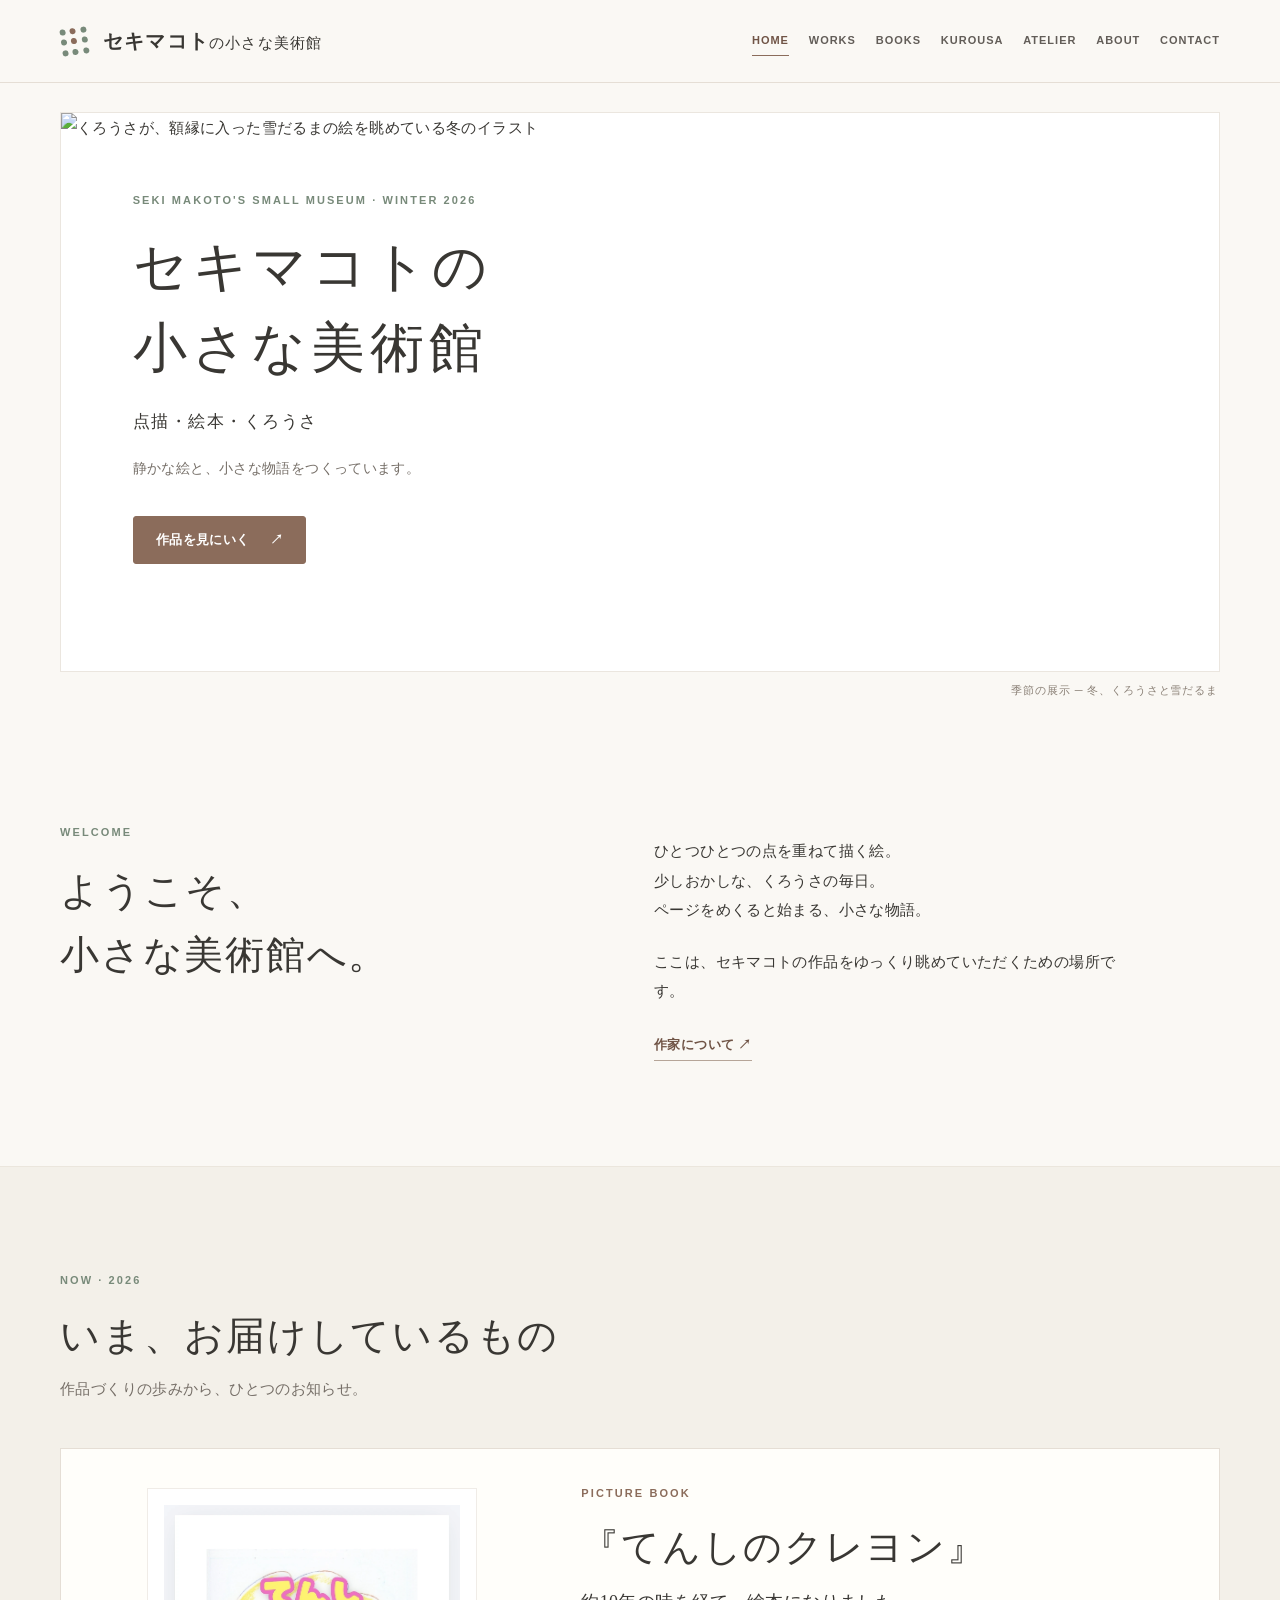
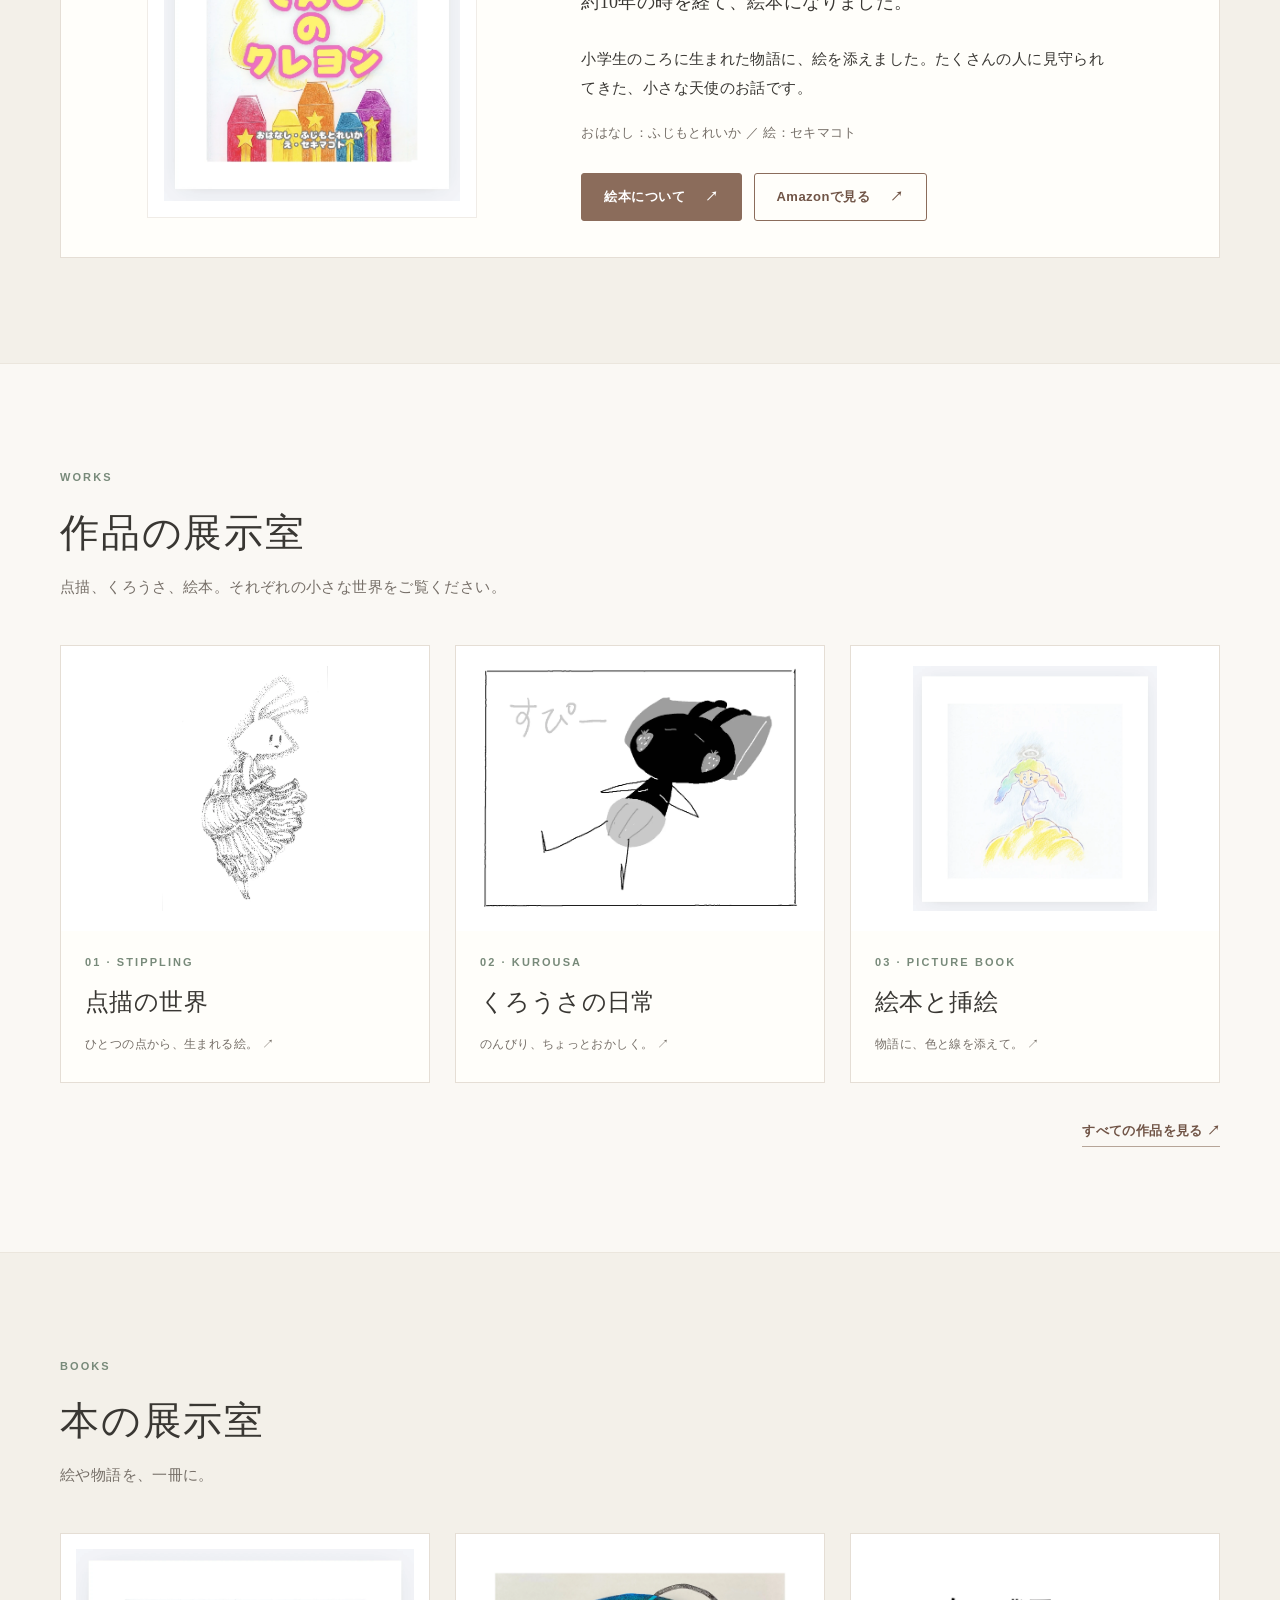
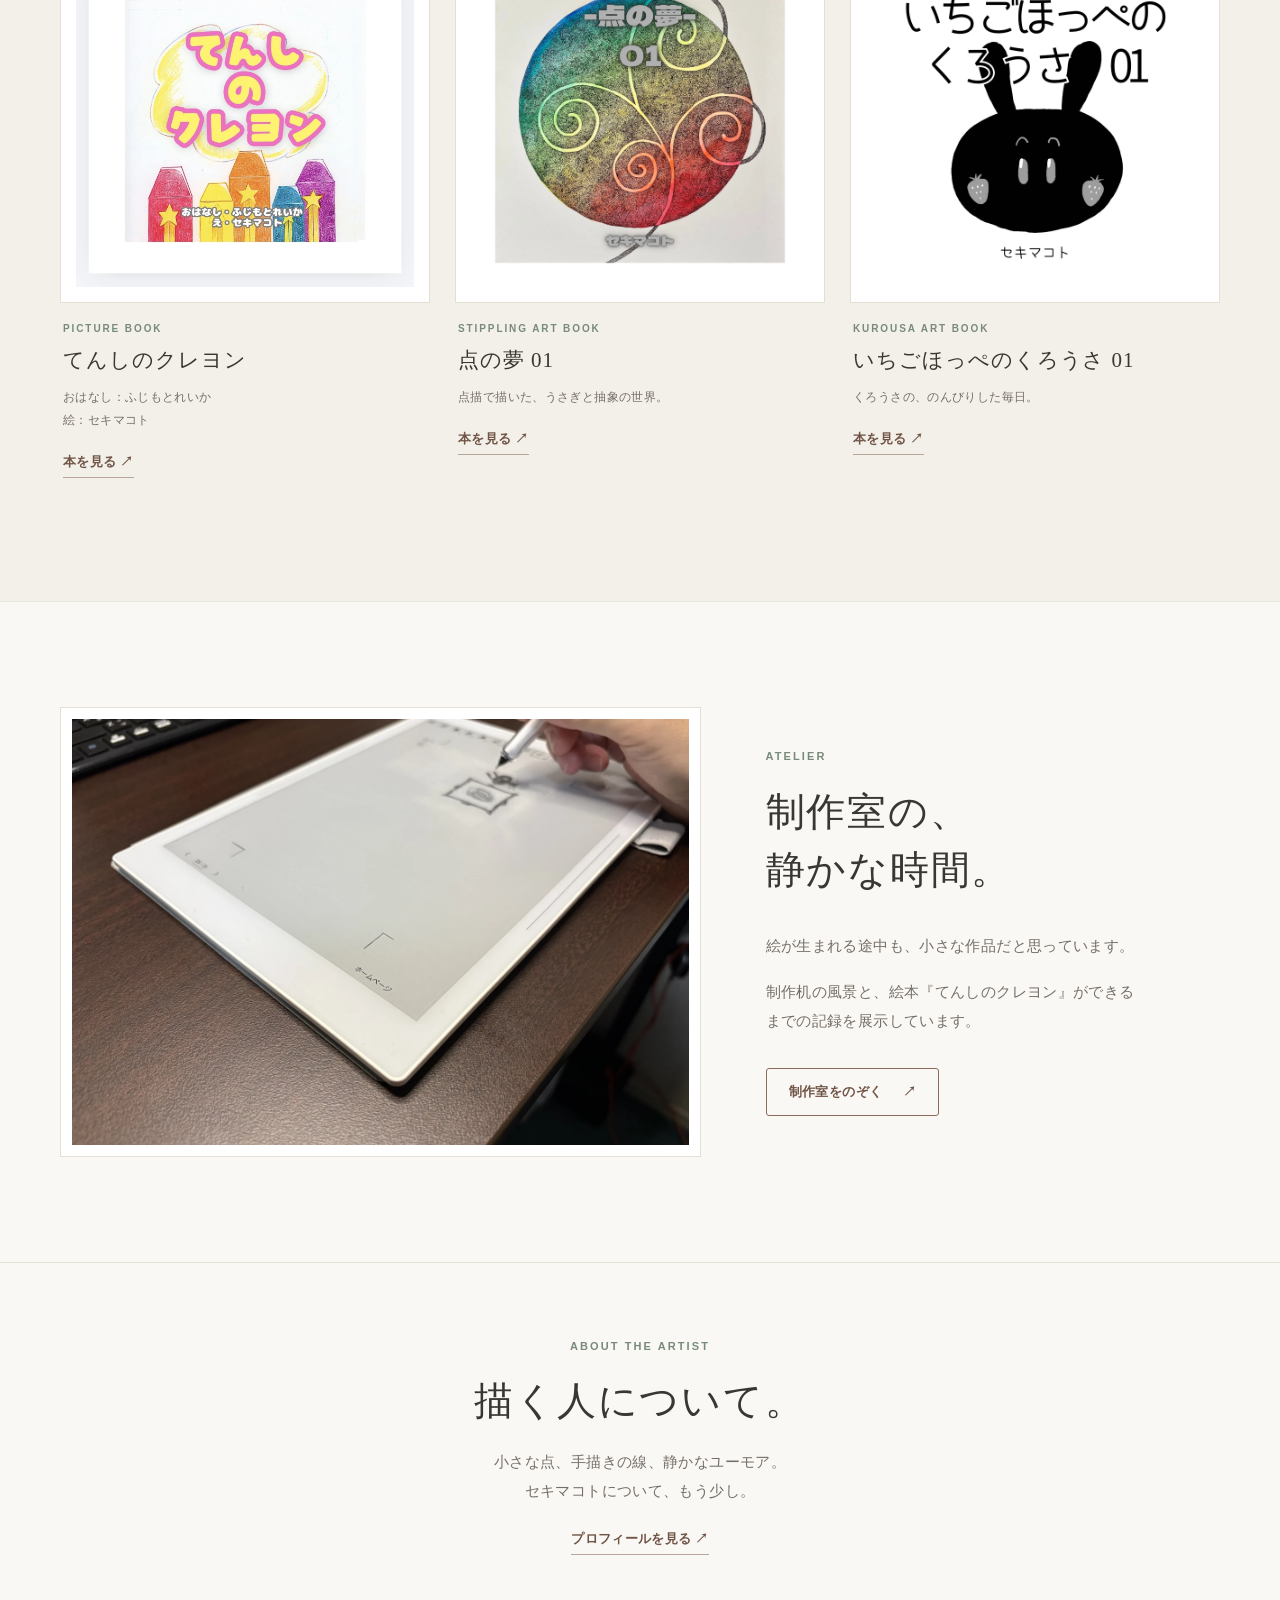
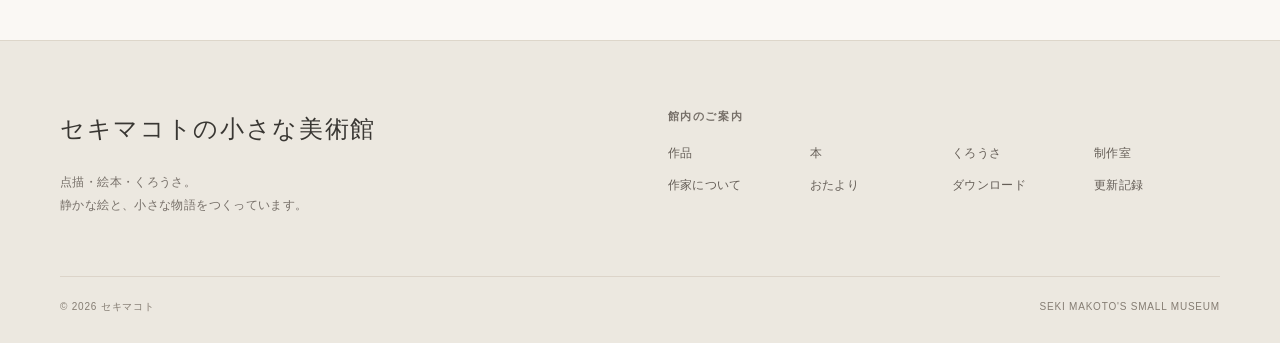
==== commit 34c4fd47: "Update index.html" ====
--- a/index.html
+++ b/index.html
@@ -10,7 +10,7 @@
   <meta property="og:site_name" content="セキマコトの小さな美術館">
   <meta property="og:title" content="ホーム｜セキマコトの小さな美術館">
   <meta property="og:description" content="点描、絵本、くろうさ。セキマコトの作品をゆっくり眺める、小さなオンライン美術館です。">
-  <meta property="og:image" content="https://sekimakoto-official.pages.dev/images/seasons/hero-autumn.webp">
+  <meta property="og:image" content="https://sekimakoto-official.pages.dev/images/seasons/hero-winter.webp">
   <meta property="og:url" content="https://sekimakoto-official.pages.dev/index.html">
   <link rel="canonical" href="https://sekimakoto-official.pages.dev/index.html">
   <link rel="icon" href="favicon.svg" type="image/svg+xml">
@@ -34,10 +34,10 @@
   <main id="main">
 <section class="hero-section"><div class="shell">
   <div class="hero-stage">
-    <img src="images/seasons/hero-autumn.webp" alt="くろうさが、額縁に入ったどんぐりの絵を眺めている秋のイラスト" width="1875" height="1057" loading="eager" decoding="async" class="hero-art">
-    <div class="hero-copy"><p class="eyebrow">SEKI MAKOTO'S SMALL MUSEUM · AUTUMN 2026</p><h1>セキマコトの<br>小さな美術館</h1><p class="hero-kicker">点描・絵本・くろうさ</p><p class="hero-description">静かな絵と、小さな物語をつくっています。</p><a class="button button-primary" href="works.html">作品を見にいく <span aria-hidden="true">↗</span></a></div>
+    <img src="images/seasons/hero-winter.webp" alt="くろうさが、額縁に入った雪だるまの絵を眺めている冬のイラスト" width="1862" height="1048" loading="eager" decoding="async" class="hero-art">
+    <div class="hero-copy"><p class="eyebrow">SEKI MAKOTO'S SMALL MUSEUM · WINTER 2026</p><h1>セキマコトの<br>小さな美術館</h1><p class="hero-kicker">点描・絵本・くろうさ</p><p class="hero-description">静かな絵と、小さな物語をつくっています。</p><a class="button button-primary" href="works.html">作品を見にいく <span aria-hidden="true">↗</span></a></div>
   </div>
-  <p class="hero-caption">季節の展示 ─ 秋、くろうさとどんぐり</p>
+  <p class="hero-caption">季節の展示 ─ 冬、くろうさと雪だるま</p>
 </div></section>
 <section class="section welcome-section"><div class="shell intro-layout"><div><p class="eyebrow">WELCOME</p><h2 class="intro-title">ようこそ、<br>小さな美術館へ。</h2></div><div class="intro-text"><p>ひとつひとつの点を重ねて描く絵。<br>少しおかしな、くろうさの毎日。<br>ページをめくると始まる、小さな物語。</p><p>ここは、セキマコトの作品をゆっくり眺めていただくための場所です。</p><a class="inline-link" href="about.html">作家について <span aria-hidden="true">↗</span></a></div></div></section>
 <section class="section section-quiet"><div class="shell"><div class="section-heading "><p class="eyebrow">NOW · 2026</p><h2>いま、お届けしているもの</h2><p class="section-intro">作品づくりの歩みから、ひとつのお知らせ。</p></div>
@@ -63,4 +63,4 @@
     <div class="shell footer-bottom"><span>© 2026 セキマコト</span><span>SEKI MAKOTO'S SMALL MUSEUM</span></div>
   </footer>
 </body>
-</html>+</html>
